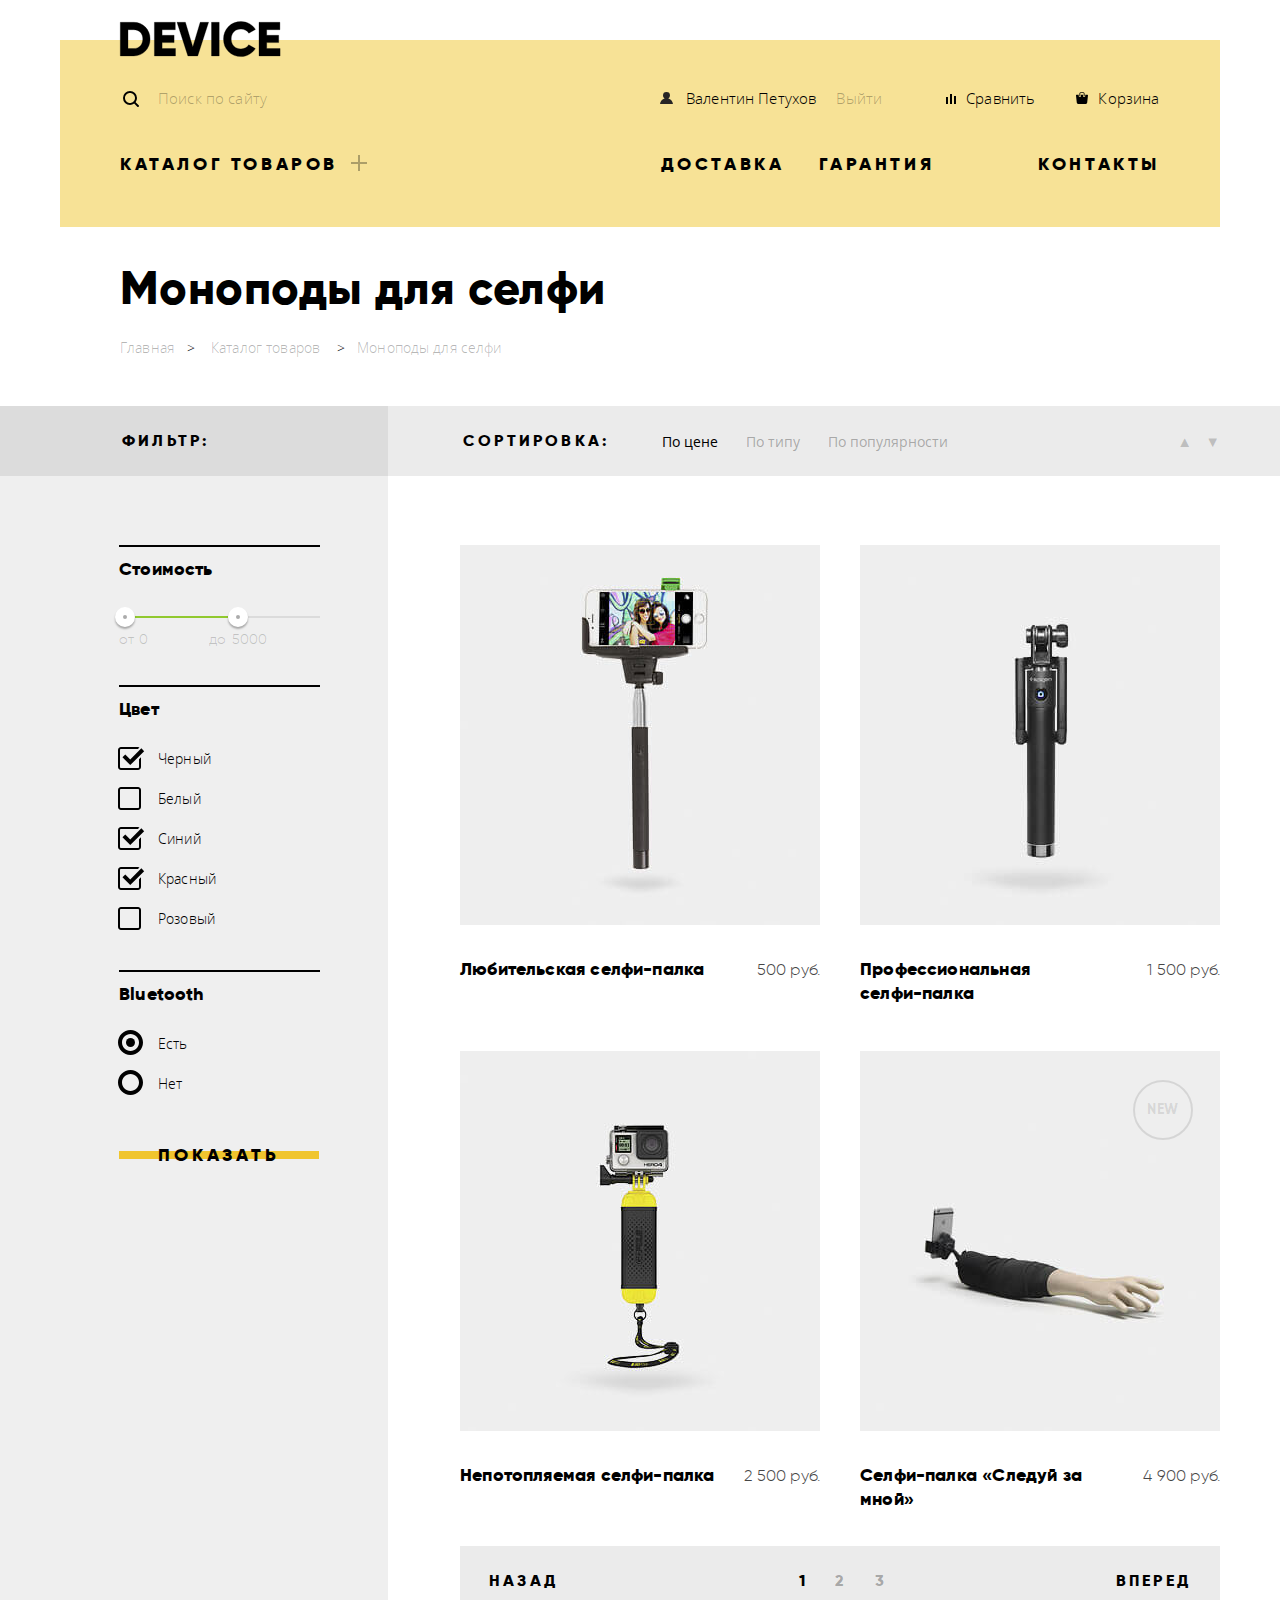
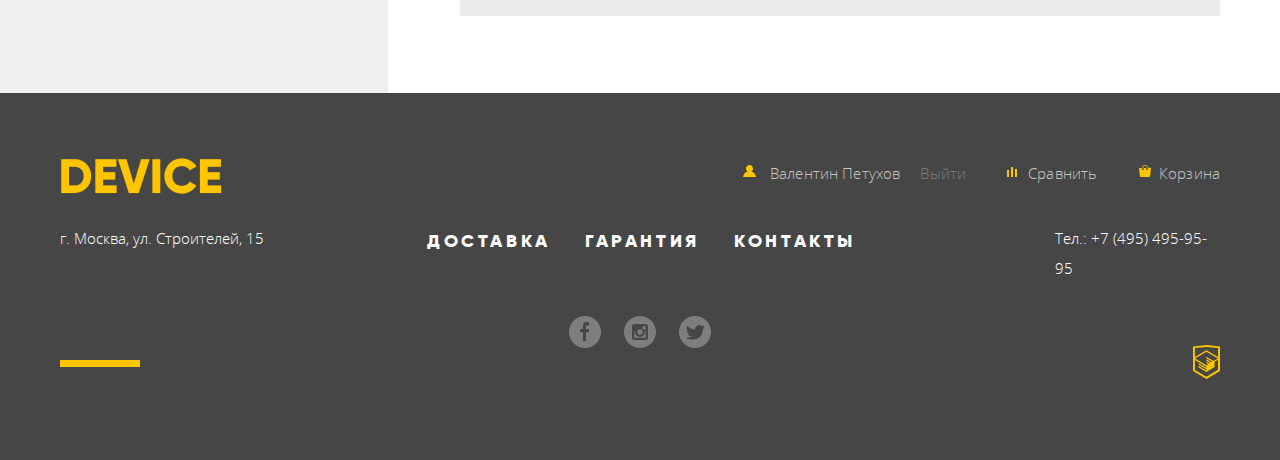
==== catalog.html @ c936ff0f "Декоративные элементы личного проекта, правки" ====
<!DOCTYPE html>
<html lang="ru">

<head>
  <meta charset="utf-8">
  <title>HTML Academy: Девайс | Каталог | Моноподы для селфи</title>

  <meta name="format-detection" content="telephone=no">
  <link rel="stylesheet" href="css/normalize.css">
  <link rel="stylesheet" href="css/style.css">
</head>

<body>

  <header class="page-header page-header--catalog">
    <div class="page-header__wrapper">

      <div class="logo">
        <a href="index.html"><img src="img/device-logo.svg" width="300" height="64" alt="Логотип Device"></a>
      </div>

      <div class="page-header__topline">
        <form class="search-form" action="#" method="get">
          <label class="search-form__label" for="input-search"></label>
          <input id="input-search" class="search-form__input" type="search" placeholder="Поиск по сайту">
          <button class="search-form__btn" type="submit">Найти</button>
        </form>
        <div class="user-nav user-nav--catalog">
          <a class="user-nav__link" href="#">Валентин Петухов</a>
          <a class="user-nav__exit" href="#">Выйти</a>
          <a class="user-nav__compare" href="#">Сравнить</a>
          <a class="user-nav__basket" href="#">Корзина</a>
        </div>
      </div>

      <nav class="main-menu">
        <ul class="main-menu__list">
          <li class="main-menu__item">
            <a href="#">Каталог товаров</a>
            <ul class="main-menu__dropdown">
              <li class="main-menu__dropdown-item">
                <a href="#">Виртуальная реальность</a>
                <a href="#">Фитнес браслеты</a>
                <a href="#">Квадрокоптеры</a>
              </li>
              <li class="main-menu__dropdown-item">
                <a href="catalog.html">Моноподы для селфи</a>
                <a href="#">Умные часы</a>
              </li>
              <li class="main-menu__dropdown-item">
                <a href="#">Экшн-камеры</a>
              </li>
            </ul>
          </li>
          <li class="main-menu__item">
            <a href="#">Доставка</a>
          </li>
          <li class="main-menu__item">
            <a href="#">Гарантия</a>
          </li>
          <li class="main-menu__item">
            <a href="#">Контакты</a>
          </li>
        </ul>
      </nav>
    </div>
  </header>

  <main class="page-main">

    <div class="category">
      <h1 class="category__title">Моноподы для селфи</h1>
      <ul class="breadcrumbs">
        <li>
          <a class="breadcrumbs__link" href="index.html">Главная</a>
        </li>
        <li>
          <a class="breadcrumbs__link" href="#">Каталог товаров</a>
        </li>
        <li>
          <a class="breadcrumbs__link">Моноподы для селфи</a>
        </li>
      </ul>
    </div>

    <div class="content-topline">
      <div class="content-topline__wrapper">
        <div class="content-topline__block">
          <p>Фильтр:</p>
        </div>
        <div class="content-topline__block">
          <div class="sorter">
            <p class="sorter__title">Сортировка:</p>
            <ul class="sorter__list">
              <li class="sorter__list-item">
                <a class="sorter__list-item__link sorter__list-item__link--active">По цене</a>
              </li>
              <li class="sorter__list-item">
                <a class="sorter__list-item__link" href="#">По типу</a>
              </li>
              <li class="sorter__list-item">
                <a class="sorter__list-item__link" href="#">По популярности</a>
              </li>
            </ul>
          </div>

          <div class="arrows">
            <a class="arrow-up" aria-label="Сортировка от меньшего к большему" href="#">&#9650;</a>
            <a class="arrow-down" aria-label="Сортировка от большего к меньшему" href="#">&#9660;</a>
          </div>
        </div>
      </div>
    </div>

    <div class="page-content">
      <div class="page-content__wrapper">

        <section class="filters">

          <form class="form-filter" action="#" method="get">

            <fieldset class="form-filter__group">
              <legend class="form-filter__group__title">Стоимость</legend>
              <div class="form-filter__range">
                <div class="form-filter__scale">
                  <div class="form-filter__bar"></div>
                </div>
                <button class="form-filter__range__toggle form-filter__range__toggle--min"></button>
                <button class="form-filter__range__toggle form-filter__range__toggle--max"></button>
              </div>
              <div class="form-filter__interval">
                <div class="form-filter__interval-block">
                  <label for="input-from">от</label>
                  <input id="input-from" type="text" name="min-interval" placeholder="0">
                </div>
                <div class="form-filter__interval-block">
                  <label for="input-to">до</label>
                  <input id="input-to" type="text" name="max-interval" placeholder="5000">
                </div>
              </div>
            </fieldset>

            <fieldset class="form-filter__group">
              <legend class="form-filter__group__title">Цвет</legend>
              <div class="form-filter__group-wrapper">
                <input id="black" class="form-filter__input-check visually-hidden" type="checkbox" name="color-black" checked>
                <label class="form-filter__label-check" for="black">Черный</label>
                <input id="white" class="form-filter__input-check visually-hidden" type="checkbox" name="color-white">
                <label class="form-filter__label-check" for="white">Белый</label>
                <input id="blue" class="form-filter__input-check visually-hidden" type="checkbox" name="color-blue" checked>
                <label class="form-filter__label-check" for="blue">Синий</label>
                <input id="red" class="form-filter__input-check visually-hidden" type="checkbox" name="color-red" checked>
                <label class="form-filter__label-check" for="red">Красный</label>
                <input id="pink" class="form-filter__input-check visually-hidden" type="checkbox" name="color-pink">
                <label class="form-filter__label-check" for="pink">Розовый</label>
              </div>
            </fieldset>

            <fieldset class="form-filter__group">
              <legend class="form-filter__group__title">Bluetooth</legend>
              <div class="form-filter__group-wrapper">

                <input id="exist" class="form-filter__input-radio visually-hidden" type="radio" name="exist" checked>
                <label class="form-filter__label-radio" for="exist">Есть</label>
                <input id="not-exist" class="form-filter__input-radio visually-hidden" type="radio" name="not-exist">
                <label class="form-filter__label-radio" for="not-exist">Нет</label>
              </div>
            </fieldset>
            <button class="form-filter__btn" type="submit">Показать</button>
          </form>
        </section>

        <div class="products">

          <article class="product-card">
            <div class="product-head">
              <h2 class="product-head__title"><a href=""> Любительская селфи-палка</a></h2>
              <span class="product-head__price">500 руб.</span>
            </div>
            <div class="product-block">
              <img class="product-img" src="img/item-1.jpg" width="360" height="380" alt="Любительская палка для селфи">
              <div class="product-links">
                <a class="product-link" href="#">В корзину</a>
                <a class="product-link" href="#">Добавить к сравнению</a>
              </div>
            </div>
          </article>

          <article class="product-card">
            <div class="product-head">
              <h2 class="product-head__title"><a href=""> Профессиональная селфи-палка</a></h2>
              <span class="product-head__price">1 500 руб.</span>
            </div>
            <div class="product-block">
              <img class="product-img" src="img/item-2.jpg" width="360" height="380" alt="Профессиональная палка для селфи">
              <div class="product-links">
                <a class="product-link" href="#">В корзину</a>
                <a class="product-link" href="#">Добавить к сравнению</a>
              </div>
            </div>
          </article>

          <article class="product-card">
            <div class="product-head">
              <h2 class="product-head__title"><a href=""> Непотопляемая селфи-палка</a></h2>
              <span class="product-head__price">2 500 руб.</span>
            </div>
            <div class="product-block">
              <img class="product-img" src="img/item-3.jpg" width="360" height="380" alt="Непотопляемая палка для селфи">
              <div class="product-links">
                <a class="product-link" href="#">В корзину</a>
                <a class="product-link" href="#">Добавить к сравнению</a>
              </div>
            </div>
          </article>

          <article class="product-card">
            <div class="product-head">
              <h2 class="product-head__title"><a href="">Селфи-палка &laquo;Следуй за мной&raquo;</a></h2>
              <span class="product-head__price">4 900 руб.</span>
            </div>
            <div class="product-block product-block--label-new">
              <img class="product-img" src="img/item-4.jpg" width="360" height="380" alt="Палка для селфи &quot;Следуй за мной&quot;">
              <div class="product-links">
                <a class="product-link" href="#">В корзину</a>
                <a class="product-link" href="#">Добавить к сравнению</a>
              </div>
            </div>
          </article>

          <div class="product-pagination">
            <a class="product-pagination__link" href="#">Назад</a>

            <div class="product-pagination__numbers">
              <a class="product-pagination__numbers-link product-pagination__numbers-link--active" href="#">1</a>
              <a class="product-pagination__numbers-link" href="#">2</a>
              <a class="product-pagination__numbers-link" href="#">3</a>
            </div>

            <a class="product-pagination__link" href="#">Вперед</a>
          </div>
        </div>
      </div>
    </div>
  </main>

  <footer class="page-footer">
    <div class="page-footer__wrapper">

      <div class="page-footer__block">
        <div class="logo logo--footer">
          <a href="index.html"><img src="img/device-logo--footer.svg" width="300" height="64" alt="Логотип Device"></a>
        </div>
        <p class="address">г. Москва, ул. Строителей, 15</p>
      </div>

      <div class="page-footer__block">
        <div class="page-footer__links">
          <a class="page-footer__link" href="#">Доставка</a>
          <a class="page-footer__link" href="#">Гарантия</a>
          <a class="page-footer__link" href="#">Контакты</a>
        </div>
        <div class="social">
          <a href="facebook.com" aria-label="facebook"></a>
          <a href="instagram.com" aria-label="instagram"></a>
          <a href="twitter.com" aria-label="twitter"></a>
        </div>
      </div>

      <div class="page-footer__block">
        <div class="user-nav user-nav--footer user-nav--footer-catalog">
          <a class="user-nav__link user-nav__link--footer" href="#">Валентин Петухов</a>
          <a class="user-nav__exit user-nav__exit--footer" href="#">Выйти</a>
          <a class="user-nav__compare user-nav__compare--footer" href="#">Сравнить</a>
          <a class="user-nav__basket user-nav__basket--footer" href="#">Корзина</a>
        </div>
        <p class="tel tel--catalog">Тел.: +7 (495) 495-95-95</p>
        <a class="page-footer__block-link" href="https://htmlacademy.ru/intensive/htmlcss">
        </a>
      </div>

    </div>
  </footer>

</body>

</html>
---- css/style.css ----
@font-face {
  font-weight: 800;
  font-family: "GilroyExtraBold";
  font-style: normal;

  font-display: swap;
  src: url("../fonts/gilroyextrabold.woff2") format("woff2"), url("../fonts/gilroyextrabold.woff") format("woff");
}

@font-face {
  font-weight: 300;
  font-family: "GilroyLight";
  font-style: normal;

  font-display: swap;
  src: url("../fonts/gilroylight.woff2") format("woff2"), url("../fonts/gilroylight.woff") format("woff");
}

@font-face {
  font-weight: 400;
  font-family: "OpenSans";
  font-style: normal;

  font-display: swap;
  src: url("../fonts/opensans.woff2") format("woff2"), url("../fonts/opensans.woff") format("woff");
}

@font-face {
  font-weight: 300;
  font-family: "OpenSansLight";
  font-style: normal;

  font-display: swap;
  src: url("../fonts/opensanslight.woff2") format("woff2"), url("../fonts/opensanslight.woff") format("woff");
}

html {
  height: 100%;
}

body {
  position: relative;

  -webkit-box-sizing: border-box;
          box-sizing: border-box;
  min-width: 1200px;
  height: 100%;
  margin: 0 auto;
  overflow-x: hidden;

  font-size: 16px;
  line-height: 1.6;
  font-family: "OpenSans", "Arial", "Helvetica", sans-serif;
  color: #111111;
  word-wrap: break-word;
}

img {
  max-width: 100%;
  height: auto;
}

iframe {
  border: none;
}

.visually-hidden,
.visually-hidden:not(:focus):not(:active) {
  position: absolute;

  width: 1px;
  height: 1px;
  margin: -1px;

  clip: rect(0 0 0 0);
}

.hidden {
  display: none;
}

/*begin of header*/

.page-header {
  display: block;
  -webkit-box-sizing: border-box;
          box-sizing: border-box;
  width: 1160px;
  margin: 0 auto;
  padding: 40px 60px 0;

  background-image: linear-gradient(to bottom, #ffffff 0, #ffffff 40px, #f7e296 0, #f7e296);
}

.page-header__wrapper {
  position: relative;

  padding-top: 33px;
}

.logo {
  position: absolute;
  top: -21px;
  left: -3px;

  width: 165px;
  height: 40px;
}

.logo a {
  -webkit-transition: all 0.3s;
          transition: all 0.3s;
}

.logo--footer {
  top: -2px;
  left: -2px;
}

.logo [href="index.html"]:hover {
  opacity: 0.6;
}

.logo [href="index.html"]:active {
  opacity: 0.3;
}

.page-header__topline {
  display: -webkit-box;
  display: -ms-flexbox;
  display: flex;
      flex-wrap: wrap;
  width: 100%;
  margin-bottom: 29px;

  -ms-flex-wrap: wrap;
}

.search-form {
  position: relative;

  width: 50%;

  font-weight: 300;
  font-size: 15px;
  font-family: "OpenSansLight", "Arial", "Helvetica", sans-serif;
}

.search-form__label {
  position: absolute;
  top: 18px;
  left: 3px;

  display: block;
  width: 16px;
  height: 16px;

  background-image: url("../img/search.svg");
  cursor: pointer;
}

.search-form__input {
  -webkit-box-sizing: border-box;
          box-sizing: border-box;
  width: 355px;
  height: 50px;
  padding: 0 36px;

  font-weight: 300;
  line-height: 2;
  letter-spacing: 0.01em;

  background-color: transparent;
  border: 2px solid transparent;

  -webkit-transition: all 0.3s;
          transition: all 0.3s;
}

.search-form__input::-webkit-input-placeholder {
  color: rgba(0, 0, 0, 0.3);

  -webkit-transition: all 0.3s;
          transition: all 0.3s;
}

.search-form__input:-ms-input-placeholder {
  color: rgba(0, 0, 0, 0.3);
}

.search-form__input::placeholder {
  color: rgba(0, 0, 0, 0.3);
}

.search-form__input:hover::-webkit-input-placeholder {
  color: rgba(0, 0, 0, 0.6);
}

.search-form__input:hover:-ms-input-placeholder {
  color: rgba(0, 0, 0, 0.6);
}

.search-form__input:hover::placeholder {
  color: rgba(0, 0, 0, 0.6);
}

.search-form__input:focus {
  border-bottom: 2px solid #000000;
  outline: none;
}

.search-form__input:focus::-webkit-input-placeholder {
  color: rgba(0, 0, 0, 1);
}

.search-form__input:focus:-ms-input-placeholder {
  color: rgba(0, 0, 0, 1);
}

.search-form__input:focus::placeholder {
  color: rgba(0, 0, 0, 1);
}

.search-form__input:focus + .search-form__btn {
  visibility: visible;
  cursor: pointer;
  opacity: 1;
}

.search-form__btn {
  -webkit-box-sizing: border-box;
          box-sizing: border-box;
  width: 85px;
  height: 49px;
  margin-left: -6px;

  font-weight: 300;
  color: #000000;

  background-color: #f7e296;
  border: 2px solid #000000;
  visibility: hidden;
  cursor: default;
  opacity: 0;

  -webkit-transition: all 0.3s;
          transition: all 0.3s;
}

.search-form__btn:hover,
.search-form__btn:focus {
  color: #ffffff;

  background-color: #000000;
  opacity: 1;
}

.search-form__btn:active {
  color: rgba(255, 255, 255, 0.3);

  background-color: #000000;
}

.user-nav {
  display: -webkit-box;
  display: -ms-flexbox;
  display: flex;
      flex-wrap: wrap;
  justify-content: space-between;
  -webkit-box-sizing: border-box;
          box-sizing: border-box;
  width: 50%;
  padding-top: 10px;
  padding-left: 46px;

  font-weight: 300;
  font-size: 15px;
  line-height: 2;
  font-family: "OpenSansLight", "Arial", "Helvetica", sans-serif;
  letter-spacing: 0.01em;

  -webkit-box-pack: justify;
  -ms-flex-pack: justify;
  -ms-flex-wrap: wrap;
}

.user-nav a {
  position: relative;

  color: #000000;
  text-decoration: none;

  -webkit-transition: all 0.3s;
          transition: all 0.3s;
}

.user-nav a:hover {
  opacity: 0.6;
}

.user-nav a:active {
  opacity: 0.3;
}

.user-nav__link {
  margin-right: 175px;
}

.user-nav__link::before {
  content: "";
  position: absolute;
  top: 9px;
  left: -26px;

  display: inline-block;
  width: 13px;
  height: 12px;
  padding-right: 15px;

  background-image: url("../img/user.svg");
  background-repeat: no-repeat;
}

.user-nav__compare::before {
  content: "";
  position: absolute;
  top: 11px;
  left: -20px;

  display: inline-block;
  width: 10px;
  height: 10px;
  padding-right: 20px;

  background-image: url("../img/compare.svg");
  background-repeat: no-repeat;
}

.user-nav__basket::before {
  content: "";
  position: absolute;
  top: 9px;
  left: -22px;

  display: inline-block;
  width: 12px;
  height: 12px;

  background-image: url("../img/cart.svg");
  background-repeat: no-repeat;
}

.main-menu {
  width: 100%;
}

.main-menu__list {
  display: -webkit-box;
  display: -ms-flexbox;
  display: flex;
      flex-wrap: wrap;
  width: 1040px;
  margin: 0;
  padding: 0;

  list-style: none;

  -ms-flex-wrap: wrap;
}

.main-menu__item {
  -webkit-box-sizing: border-box;
          box-sizing: border-box;
}

.main-menu__item > a {
  font-size: 18px;
  line-height: 24px;
  font-family: "GilroyExtraBold", "Arial", "Helvetica", sans-serif;
  color: #000000;
  text-transform: uppercase;
  text-decoration: none;
  letter-spacing: 0.2em;

  -webkit-transition: all 0.3s;
          transition: all 0.3s;
}

.main-menu__item > a:hover {
  color: rgba(0, 0, 0, 0.6);
}

.main-menu__item > a:active {
  color: rgba(0, 0, 0, 0.3);
}

.main-menu__item:first-child {
  position: relative;

  width: 520px;
  margin-right: auto;
}

.main-menu__item:first-child a {
  position: relative;

  padding-right: 29px;
}

.main-menu__item:first-child > a::after {
  content: "";
  position: absolute;
  top: 2px;
  right: 0;

  display: inline-block;
  width: 16px;
  height: 16px;

  background-image: url("../img/plus.png");
  background-repeat: no-repeat;
}

.main-menu__item:nth-child(2) {
  margin-right: 35px;
}

.main-menu__item:nth-child(3) {
  margin-right: 104px;
}

.main-menu__item:last-child {
  margin-right: 0;
}

.main-menu__dropdown {
  position: absolute;
  top: 20px;
  left: -60px;

  display: -webkit-box;
  display: -ms-flexbox;
  display: flex;
  -webkit-box-sizing: border-box;
          box-sizing: border-box;
  width: 1160px;
  height: 167px;
  padding: 27px 0 0 61px;
  overflow-y: auto;

  list-style: none;

  background-color: #f7e296;
  visibility: hidden;
  opacity: 0;

  -webkit-transition: opacity 0.3s, visibility 0.3s linear 0.3s;
          transition: opacity 0.3s, visibility 0.3s linear 0.3s;
  -webkit-transition-delay: 0.1s;
          transition-delay: 0.1s;
}

.main-menu__dropdown:hover,
.main-menu__dropdown:focus {
  visibility: visible;
  opacity: 1;
}

.main-menu__item:first-child a:hover + .main-menu__dropdown,
.main-menu__item:first-child a:focus + .main-menu__dropdown {
  visibility: visible;
  opacity: 1;
}

.main-menu__dropdown a {
  font-weight: 300;
  font-size: 15px;
  line-height: 2.4;
  font-family: "OpenSansLight", "Arial", "Helvetica", sans-serif;
  color: #000000;
  text-decoration: none;
  letter-spacing: 0.01em;

  -webkit-transition: all 0.3s;
          transition: all 0.3s;
}

.main-menu__dropdown a:hover {
  color: rgba(0, 0, 0, 0.6);
}

.main-menu__dropdown a:active {
  color: rgba(0, 0, 0, 0.3);
}

.main-menu__dropdown-item {
  display: -webkit-box;
  display: -ms-flexbox;
  display: flex;
  -ms-flex-direction: column;
      flex-direction: column;

  -webkit-box-direction: normal;
  -webkit-box-orient: vertical;
}

/*end of header*/

/*===== begin of main =====*/

/*begin promo slider*/

.promo {
  display: block;
  -webkit-box-sizing: border-box;
          box-sizing: border-box;
  width: 1160px;
  margin: 0 auto 131px;
  padding: 26px 20px 0;

  background-image: linear-gradient(to bottom, #f7e296 0, #f7e296 162px, #ffffff 0, #ffffff);
}

.promo__inner {
  display: block;
  width: 1040px;
  height: 486px;
  margin: 0 auto;
}

.promo__slider-wrap {
  position: relative;

  display: block;
  width: 100%;
  margin: auto;
}

.promo__slider-wrap::before {
  content: "";
  position: absolute;
  top: 62px;
  left: 540px;

  display: block;
  width: 100px;
  height: 7px;

  background-color: #ffffff;
}

.promo__slider-wrap input[type="radio"] {
  visibility: hidden;
}

.promo-paginator {
  position: absolute;
  right: -38px;
  bottom: 156px;
  z-index: 2;

  width: 200px;
  height: 10px;
  margin: 0 0 0 -100px;

  text-align: center;
}

.promo-paginator label {
  position: relative;

  display: inline-block;
  -webkit-box-sizing: border-box;
          box-sizing: border-box;
  width: 12px;
  height: 12px;
  margin: 0 8px;

  vertical-align: top;

  border: 1px solid #000000;
  border-radius: 50%;
  cursor: pointer;
}

.promo__slider-wrap input[type="radio"].promo__button-1:checked ~ .promo-paginator > label[for="promo-button-1"]::before {
  content: "";
  position: absolute;
  top: 0;
  right: 0;
  bottom: 0;
  left: 0;

  display: block;
  width: 4px;
  height: 4px;
  margin: auto;

  border: 1px solid #000000;
  border-radius: 50%;
}

.promo__slider-wrap input[type="radio"].promo__button-2:checked ~ .promo-paginator > label[for="promo-button-2"]::before {
  content: "";
  position: absolute;
  top: 0;
  right: 0;
  bottom: 0;
  left: 0;

  display: block;
  width: 4px;
  height: 4px;
  margin: auto;

  border: 1px solid #000000;
  border-radius: 50%;
}

.promo__slider-wrap input[type="radio"].promo__button-3:checked ~ .promo-paginator > label[for="promo-button-3"]::before {
  content: "";
  position: absolute;
  top: 0;
  right: 0;
  bottom: 0;
  left: 0;

  display: block;
  width: 4px;
  height: 4px;
  margin: auto;

  border: 1px solid #000000;
  border-radius: 50%;
}

.promo__slider-wrap input[type="radio"].promo__button-1:checked ~ .promo__slider > ul {
  left: 0;
}

.promo__slider-wrap input[type="radio"].promo__button-2:checked ~ .promo__slider > ul {
  left: -100%;
}

.promo__slider-wrap input[type="radio"].promo__button-3:checked ~ .promo__slider > ul {
  left: -200%;
}

.promo__slider {
  position: relative;

  overflow-x: hidden;
}

.promo__slider ul {
  position: relative;
  z-index: 1;

  display: -webkit-box;
  display: -ms-flexbox;
  display: flex;
  width: 500%;
  margin: 0;
  padding: 0;

  list-style: none;
}

.promo__slide {
  display: -webkit-box;
  display: -ms-flexbox;
  display: flex;
  -webkit-box-sizing: border-box;
          box-sizing: border-box;
  width: 1040px;
  max-height: 500px;
}

.promo__slide:not(:last-child) .promo__img {
  margin-left: 30px;
}

.promo__img,
.promo__info {
  width: 50%;
}

.promo__info {
  margin-left: 10px;
}

.promo__info-slogan {
  position: relative;
  z-index: 5;

  margin-top: 80px;
  margin-bottom: 19px;

  font-weight: 800;
  font-size: 47px;
  line-height: 1.191489361702128;
  font-family: "GilroyExtraBold", "Arial", "Helvetica", sans-serif;
  letter-spacing: 0.01em;
}

.promo__info-slogan::before {
  position: absolute;
  top: 0;
  left: 0;
  z-index: -1;

  display: block;

  font-size: 179px;
  color: #ffffff;
}

.promo__info-slogan span {
  display: block;
}

.promo__slide:first-child .promo__info-slogan::before {
  content: "01";
  top: -112px;
  left: 326px;
}

.promo__slide:nth-child(2) .promo__info-slogan::before {
  content: "02";
  top: -112px;
  left: 299px;
}

.promo__slide:last-child .promo__info-slogan::before {
  content: "03";
  top: -112px;
  left: 308px;
}

.promo__info-text {
  margin-bottom: 43px;

  font-weight: 300;
  font-size: 15px;
  line-height: 2;
  font-family: "OpenSansLight", "Arial", "Helvetica", sans-serif;
  color: #464646;
  letter-spacing: 0.01em;
}

.promo__info-text span {
  display: block;
}

.promo__info-link {
  position: relative;

  display: -webkit-box;
  display: -ms-flexbox;
  display: flex;
  justify-content: center;
  align-items: center;
  width: 220px;
  margin-bottom: 46px;
  padding: 8px 3px;

  font-size: 18px;
  line-height: 1.333333333333333;
  font-family: "GilroyExtraBold", "Arial", "Helvetica", sans-serif;
  text-align: center;
  color: #000000;
  text-transform: uppercase;
  text-decoration: none;
  letter-spacing: 0.2em;

  -webkit-box-align: center;
  -webkit-box-pack: center;
  -ms-flex-align: center;
  -ms-flex-pack: center;
}

.promo__info-link::before {
  content: "";
  position: absolute;
  top: 38%;
  left: 0;
  z-index: -1;

  display: block;
  width: 220px;
  height: 8px;

  background-color: #f0c52e;

  -webkit-transition: all 0.3s;
          transition: all 0.3s;
}

.promo__info-link:hover::before {
  top: 0;

  height: 100%;
}

.promo__info-link:active {
  color: rgba(0, 0, 0, 0.3);
}

.promo__info-param {
  display: -webkit-box;
  display: -ms-flexbox;
  display: flex;
  -ms-flex-direction: column;
      flex-direction: column;

  font-weight: 300;
  font-size: 13px;
  line-height: 1.538461538461538;
  font-family: "OpenSansLight", "Arial", "Helvetica", sans-serif;
  letter-spacing: 0.01em;

  -webkit-box-direction: normal;
  -webkit-box-orient: vertical;
}

.promo__info-param tr {
  display: -webkit-box;
  display: -ms-flexbox;
  display: flex;
}

.promo__info-param td {
  width: 160px;
  padding: 4px 0 0 0;
}

.promo__info-param thead {
  -ms-flex-order: 1;
  order: 1;

  color: #464646;

  -webkit-box-ordinal-group: 2;
}

.promo__info-param tbody {
  -ms-flex-order: 0;
  order: 0;

  -webkit-box-ordinal-group: 1;
}

.promo__info-param tbody td {
  font-weight: 300;
  font-size: 36px;
  line-height: 1.333333333333333;
  font-family: "GilroyLight", "Arial", "Helvetica", sans-serif;
  letter-spacing: 0.01em;
}

.promo__info-param td:nth-child(2) {
  width: 140px;
}

/*end of promo slider*/

/*begin of assortment*/

.assortment {
  display: -webkit-box;
  display: -ms-flexbox;
  display: flex;
  justify-content: space-between;
  -webkit-box-sizing: border-box;
          box-sizing: border-box;
  width: 1160px;
  margin: 0 auto 81px;

  -webkit-box-pack: justify;
  -ms-flex-pack: justify;
}

.assortment__link {
  position: relative;

  display: -webkit-box;
  display: -ms-flexbox;
  display: flex;
  -ms-flex-direction: column;
      flex-direction: column;
  justify-content: flex-start;
  align-items: center;
  width: 160px;

  font-weight: 800;
  font-size: 18px;
  line-height: 1.333333333333333;
  font-family: "GilroyExtraBold", "Arial", "Helvetica", sans-serif;
  color: #000000;
  text-decoration: none;
  letter-spacing: 0.01em;

  -webkit-transition: all 0.3s;
          transition: all 0.3s;

  -webkit-box-align: center;
  -webkit-box-direction: normal;
  -webkit-box-orient: vertical;
  -webkit-box-pack: start;
  -ms-flex-align: center;
  -ms-flex-pack: start;
}

.assortment__link-img {
  background-color: #f7e296;

  -webkit-transition: all 0.3s;
          transition: all 0.3s;
}

.assortment__link span {
  display: -webkit-box;
  display: -ms-flexbox;
  display: flex;
  -webkit-box-sizing: border-box;
          box-sizing: border-box;
  width: 160px;
  padding-top: 33px;

  -webkit-transition: all 0.3s;
          transition: all 0.3s;
}

.assortment__link:nth-child(2) span {
  padding-right: 33px;
}

.assortment__link:hover .assortment__link-img {
  background-color: #f0c52e;
}

.assortment__link:active .assortment__link-img,
.assortment__link:focus .assortment__link-img {
  background-color: #f0c52e;

  fill: rgba(54, 54, 54, 0.3);
}

.assortment__link:active span,
.assortment__link:focus span {
  opacity: 0.3;
}

/*end of assortment*/

/*begin of feature slider*/

.feature {
  display: block;
  -webkit-box-sizing: border-box;
          box-sizing: border-box;
  margin: 0 auto 94px auto;
  padding-bottom: 69px;

  background-image: linear-gradient(to bottom, #ffffff 0, #ffffff 100px, #e5e5e5 0, #e5e5e5);
}

.feature__inner {
  display: block;
  width: 1160px;
  margin: 0 auto;
}

.feature__slider-wrap {
  position: relative;

  display: -webkit-box;
  display: -ms-flexbox;
  display: flex;
  width: 100%;
  margin: auto;
}

.feature__slider-wrap input[type="radio"] {
  visibility: hidden;
}

.feature-paginator {
  z-index: 5;

  display: -webkit-box;
  display: -ms-flexbox;
  display: flex;
  -ms-flex-direction: column;
      flex-direction: column;
  justify-content: center;
  -webkit-box-sizing: border-box;
          box-sizing: border-box;
  width: 284px;
  margin-right: 117px;
  padding: 80px 0 71px;

  font-weight: 800;
  font-size: 18px;
  line-height: 1.333333333333333;
  font-family: "GilroyExtraBold", "Arial", "Helvetica", sans-serif;
  text-transform: uppercase;
  letter-spacing: 0.2em;

  border-right: 7px solid #000000;

  -webkit-box-direction: normal;
  -webkit-box-orient: vertical;
  -webkit-box-pack: center;
  -ms-flex-pack: center;
}

.feature-paginator label {
  position: relative;

  display: -webkit-box;
  display: -ms-flexbox;
  display: flex;
  justify-content: center;
  align-items: center;
  -webkit-box-sizing: border-box;
          box-sizing: border-box;
  width: 160px;
  margin-bottom: 24px;
  padding: 8px 3px;

  text-align: center;
  color: #000000;

  cursor: pointer;

  -webkit-box-align: center;
  -webkit-box-pack: center;
  -ms-flex-align: center;
  -ms-flex-pack: center;
}

.feature-paginator label::before {
  content: "";
  position: absolute;
  top: 39%;
  left: 0;
  z-index: -1;

  display: block;
  width: 100%;
  height: 8px;

  background-color: #f0c52e;

  -webkit-transition: all 0.3s;
          transition: all 0.3s;
}

.feature-paginator label:hover::before,
.feature-paginator label:focus::before {
  top: 0;

  height: 100%;
}

.feature-paginator label:last-child {
  margin-bottom: 0;
}

.feature__slider-wrap input[type="radio"].feature__button-1:checked ~ .feature-paginator > label[for="feature-button-1"] {
  color: #f7e184;
}

.feature__slider-wrap input[type="radio"].feature__button-2:checked ~ .feature-paginator > label[for="feature-button-2"] {
  color: #f7e184;
}

.feature__slider-wrap input[type="radio"].feature__button-3:checked ~ .feature-paginator > label[for="feature-button-3"] {
  color: #f7e184;
}

.feature__slider-wrap input[type="radio"].feature__button-1:checked ~ .feature-paginator > label[for="feature-button-1"]::before {
  content: "";
  position: absolute;
  top: 0;
  left: 0;

  display: block;
  width: 284px;
  height: 100%;
  margin: auto;

  color: #f0c52e;

  background-color: #000000;
}

.feature__slider-wrap input[type="radio"].feature__button-2:checked ~ .feature-paginator > label[for="feature-button-2"]::before {
  content: "";
  position: absolute;
  top: 0;
  left: 0;

  display: block;
  width: 284px;
  height: 100%;
  margin: auto;

  color: #f0c52e;

  background-color: #000000;
}

.feature__slider-wrap input[type="radio"].feature__button-3:checked ~ .feature-paginator > label[for="feature-button-3"]::before {
  content: "";
  position: absolute;
  top: 0;
  left: 0;

  display: block;
  width: 284px;
  height: 100%;
  margin: auto;

  color: #f0c52e;

  background-color: #000000;
}

.feature__slider-wrap input[type="radio"].feature__button-1:checked ~ .feature__slider > ul {
  left: 0;
}

.feature__slider-wrap input[type="radio"].feature__button-2:checked ~ .feature__slider > ul {
  left: -100%;
}

.feature__slider-wrap input[type="radio"].feature__button-3:checked ~ .feature__slider > ul {
  left: -200%;
}

.feature__slider {
  position: relative;

  display: block;
  -webkit-box-sizing: border-box;
          box-sizing: border-box;
  width: 700px;
  overflow-x: hidden;
  overflow-y: hidden;
}

.feature__slider ul {
  position: relative;

  display: -webkit-box;
  display: -ms-flexbox;
  display: flex;
  -webkit-box-sizing: border-box;
          box-sizing: border-box;
  width: 500%;
  margin: 0;
  padding: 21px 0 0 0;

  list-style: none;
}

.feature__slide {
  position: relative;

  display: -webkit-box;
  display: -ms-flexbox;
  display: flex;
  -ms-flex-direction: column;
      flex-direction: column;
  width: 700px;
  height: 288px;

  -webkit-box-direction: normal;
  -webkit-box-orient: vertical;
}

.feature__slide::after {
  content: "";
  position: absolute;
  top: 46px;
  right: -25px;

  display: block;
  width: 200px;
  height: 200px;

  background-repeat: no-repeat;
  background-position: center center;
}

.feature__slide:first-child::after {
  background-image: url("../img/delivery.svg");
}

.feature__slide:nth-child(2)::after {
  right: -13px;

  background-image: url("../img/warranty.svg");;
}

.feature__slide:last-child::after {
  right: -13px;

  background-image: url("../img/credit.svg");
}

.feature__slide-title {
  margin-top: 52px;
  margin-bottom: 31px;

  font-weight: 800;
  font-size: 47px;
  line-height: 1.021276595744681;
  font-family: "GilroyExtraBold", "Arial", "Helvetica", sans-serif;
  color: #000000;
  letter-spacing: 0.01em;
}

.feature__slide-text {
  width: 430px;
  margin: 0;

  font-weight: 300;
  font-size: 15px;
  line-height: 2;
  font-family: "OpenSansLight", "Arial", "Helvetica", sans-serif;
  color: #464646;
  letter-spacing: 0.01em;
}

/* end of feature slider */

/* begin of pertners */

.partners {
  display: block;
  width: 1160px;
  margin: 0 auto 138px auto;
}

.partners__link {
  position: relative;

  display: inline-block;
  margin-right: 35px;
}

.partners__link:last-child {
  margin-right: 0;
}

.partners__link:hover img {
  opacity: 0;

  -webkit-transition: all 0.3s;
          transition: all 0.3s;
}

.partners__link:hover::before {
  content: "";
  position: absolute;
  top: 0;
  left: 0;

  width: 100%;
  height: 100%;
}

.partners__link:first-child::before {
  background-image: url("../img/logo-dji@color.jpg");
}

.partners__link:nth-child(2)::before {
  background-image: url("../img/logo-sp@color.jpg");
}

.partners__link:nth-child(3)::before {
  background-image: url("../img/logo-gopro@color.jpg");
}

.partners__link:last-child::before {
  background-image: url("../img/logo-vive@color.jpg");
}

/* end of partners */

/* begin of company-info */

.company-info {
  display: -webkit-box;
  display: -ms-flexbox;
  display: flex;
  width: 1160px;
  margin: 0 auto;
  padding-bottom: 81px;
}

.about,
.contacts {
  width: 50%;
}

.about__title,
.contacts__title {
  position: relative;

  margin-top: 0;
  margin-bottom: 43px;

  font-weight: 800;
  font-size: 47px;
  line-height: 1.021276595744681;
  font-family: "GilroyExtraBold", "Arial", "Helvetica", sans-serif;
  color: #000000;
  letter-spacing: 0.01em;
}

.about__title::before,
.contacts__title::before {
  content: "";
  position: absolute;
  top: -52px;
  left: 0;

  width: 80px;
  height: 7px;

  background-color: #000000;
}

.contacts__title::before {
  left: 3px;
}

.about__text,
.contacts__text {
  font-weight: 300;
  font-size: 15px;
  line-height: 2;
  font-family: "OpenSansLight", "Arial", "Helvetica", sans-serif;
  color: #464646;
  letter-spacing: 0.1px;
}

.about__text:first-of-type {
  width: 425px;
  margin-bottom: 30px;
}

.about__text:last-of-type {
  width: 465px;
  margin-bottom: 66px;

  letter-spacing: -0.2px;
}

.about ul {
  margin-bottom: 54px;
  padding: 0;

  list-style: none;
  font-weight: 800;
  font-size: 16px;
  line-height: 2.5;
  font-family: "GilroyExtraBold", "Arial", "Helvetica", sans-serif;
  color: #000000;
  letter-spacing: 0;
}

.about ul li {
  position: relative;

  padding-left: 36px;
}

.about ul li::before {
  content: "";
  position: absolute;
  top: 16px;
  left: 1px;

  display: inline-block;
  -webkit-box-sizing: border-box;
          box-sizing: border-box;
  width: 8px;
  height: 8px;

  border: 2px solid #e5e5e5;
  border-radius: 50%;
}

.contacts {
  padding-left: 35px;
}

.contacts__text {
  width: 515px;
  margin-bottom: 39px;
}

.contacts__map {
  display: block;
  margin-bottom: 63px;
  padding-left: 3px;
}

.about__link,
.contacts__link {
  position: relative;

  display: -webkit-box;
  display: -ms-flexbox;
  display: flex;
  justify-content: center;
  align-items: center;
  width: 260px;
  padding: 8px 2px;

  font-weight: 800;
  font-size: 18px;
  line-height: 1.333333333333333;
  font-family: "GilroyExtraBold", "Arial", "Helvetica", sans-serif;
  text-align: center;
  color: #000000;
  text-transform: uppercase;
  text-decoration: none;
  letter-spacing: 0.2em;

  -webkit-box-align: center;
  -webkit-box-pack: center;
  -ms-flex-align: center;
  -ms-flex-pack: center;
}

.contacts__link {
  margin-left: 3px;
}

.about__link::after,
.contacts__link::after {
  content: "";
  position: absolute;
  top: 39%;
  left: -2px;
  z-index: -1;

  display: block;
  width: 100%;
  height: 8px;

  background-color: #f0c52e;

  -webkit-transition: all 0.3s;
          transition: all 0.3s;
}

.about__link:hover::after,
.contacts__link:hover::after,
.about__link:focus::after,
.contacts__link:focus::after {
  top: 0;

  height: 100%;
}

.about__link:active,
.contacts__link:active {
  color: rgba(0, 0, 0, 0.3);
}

/* end of company-info */

/*===== end of main =====*/

/* begin of footer */

.page-footer {
  display: block;
  width: 100%;

  background-color: #464646;
}

.page-footer__wrapper {
  position: relative;

  display: -webkit-box;
  display: -ms-flexbox;
  display: flex;
  justify-content: space-between;
  width: 1160px;
  margin: 0 auto;
  padding: 65px 0 80px;

  -webkit-box-pack: justify;
  -ms-flex-pack: justify;
}

.page-footer__wrapper::after {
  content: "";
  position: absolute;
  bottom: 93px;
  left: 0;

  display: block;
  width: 80px;
  height: 7px;

  background: #ffc600;
}

.address {
  display: block;
  max-width: 205px;
  padding-top: 50px;

  font-weight: 300;
  font-size: 15px;
  line-height: 2;
  font-family: "OpenSansLight", "Arial", "Helvetica", sans-serif;
  color: #ffffff;
  letter-spacing: 0;
}

.page-footer__block {
  position: relative;

  display: -webkit-box;
  display: -ms-flexbox;
  display: flex;
  -ms-flex-direction: column;
      flex-direction: column;
  -webkit-box-sizing: border-box;
          box-sizing: border-box;

  -webkit-box-direction: normal;
  -webkit-box-orient: vertical;
}

.page-footer__block:first-child {
  width: 360px;
}

.page-footer__block:nth-child(2) {
  width: 440px;
  padding: 71px 4px 0 7px;

  font-weight: 800;
  font-size: 18px;
  font-family: "GilroyExtraBold", "Arial", "Helvetica", sans-serif;
  text-transform: uppercase;
}

.page-footer__block:last-child {
  width: 360px;
  padding-left: 62px;
}

.page-footer__links {
  display: -webkit-box;
  display: -ms-flexbox;
  display: flex;
      flex-wrap: wrap;
  justify-content: space-between;
  margin-bottom: 63px;

  -webkit-box-pack: justify;
  -ms-flex-pack: justify;
  -ms-flex-wrap: wrap;
}


.page-footer__link {
  line-height: 1.333333333333333;
  color: #ffffff;
  text-decoration: none;
  letter-spacing: 0.2em;

  -webkit-transition: all 0.3s;
          transition: all 0.3s;
}

.page-footer__link:hover,
.page-footer__link:focus {
  opacity: 0.6;
}

.page-footer__link:active {
  opacity: 0.3;
}

.page-footer__link:last-child {
  margin-right: 0;
}

.social {
  display: -webkit-box;
  display: -ms-flexbox;
  display: flex;
      flex-wrap: wrap;
  justify-content: center;
  max-width: 425px;

  -webkit-box-pack: center;
  -ms-flex-pack: center;
  -ms-flex-wrap: wrap;
}

.social a {
  display: block;
  width: 32px;
  height: 32px;

  opacity: 0.3;

  -webkit-transition: all 0.3s;
          transition: all 0.3s;
}

.social a:hover,
.social a:focus {
  opacity: 0.6;
}

.social a:active {
  opacity: 0.1;
}

.social a:first-child {
  background-image: url("../img/facebook.svg");
}

.social a:nth-child(2) {
  margin: 0 23px;

  background-image: url("../img/instagram.svg");
}

.social a:last-child {
  background-image: url("../img/twitter.svg");
}

.user-nav--footer {
  justify-content: flex-start;
  width: 100%;
  max-width: 325px;
  margin-bottom: 20px;
  padding: 0;

  -webkit-box-pack: start;
  -ms-flex-pack: start;
}

.user-nav--footer-catalog {
  position: absolute;
  top: 0;
  right: 0;

  width: 900px;
  max-width: 900px;
  padding-left: 450px;
}

.user-nav--footer-catalog .user-nav__link--footer {
  margin-right: 20px;
}

.user-nav--footer-catalog .user-nav__exit--footer {
  margin-right: 62px;

  color: rgba(255, 255, 255, 0.3);
}

.user-nav--footer-catalog .user-nav__basket--footer {
  margin-left: auto;
}

.user-nav--footer a {
  color: rgba(255, 255, 255, 0.7);
}

.user-nav--footer a:hover,
.user-nav--footer a:focus {
  color: #ffffff;

  opacity: 1;
}

.user-nav--footer a:active {
  color: rgba(255, 255, 255, 0.3);

  opacity: 1;
}

.user-nav__link--footer {
  margin-right: 64px;
}

.user-nav__link--footer::before {
  top: 7px;
  left: -27px;

  background-image: url("../img/user--footer.svg");
}

.user-nav__compare--footer {
  position: relative;

  margin-right: 60px;
  margin-left: 0;
}

.user-nav__compare--footer::before {
  top: 9px;
  left: -21px;

  background-image: url("../img/compare--footer.svg");
}

.user-nav__basket--footer::before {
  top: 7px;
  left: -20px;

  background-image: url("../img/cart--footer.svg");
}

.tel {
  width: 165px;
  margin-bottom: 62px;
  margin-left: auto;

  font-weight: 300;
  font-size: 15px;
  line-height: 2;
  font-family: "OpenSansLight", "Arial", "Helvetica", sans-serif;
  color: #ffffff;
  letter-spacing: 0;
}

.tel--catalog {
  padding-top: 50px;
}

.page-footer__block-link {
  display: block;
  width: 27px;
  height: 35px;
  margin-left: auto;

  background-image: url("../img/logo-html.svg");
  background-repeat: no-repeat;

  -webkit-transition: all 0.3s;
          transition: all 0.3s;
}

.page-footer__block-link:hover,
.page-footer__block-link:focus {
  opacity: 0.6;
}

.page-footer__block-link:active {
  opacity: 0.3;
}

/* end of footer */

/* ========== begin of popups ========== */

.map-popup-overlay,
.form-popup-overlay {
  position: fixed;
  top: 0;
  left: 0;
  z-index: 1000;

  width: 100%;
  min-width: 100%;
  height: 100%;
  min-height: 100%;
  overflow: auto;

  background-color: transparent;
}

.popup-map,
.popup-form {
  position: absolute;
  top: 0;
  left: 0;
  bottom: 0;
  right: 0;

  display: block;
  -webkit-box-sizing: border-box;
          box-sizing: border-box;
  width: 960px;
  height: 559px;
  margin: auto;

  background-color: #ffffff;
  -webkit-box-shadow: 0 10px 20px rgba(0, 0, 0, 0.2);
          box-shadow: 0 10px 20px rgba(0, 0, 0, 0.2);
}

.popup-form {
  padding: 75px 100px 65px;
}

.popup-form__group {
  margin: 0;
  padding: 0;

  border: none;
}

.popup-form__group-wrapper {
  display: -webkit-box;
  display: -ms-flexbox;
  display: flex;
  justify-content: space-between;
  width: 760px;

  -webkit-box-pack: justify;
  -ms-flex-pack: justify;
}

.popup-form__user-name,
.popup-form__user-email,
.popup-form__user-text {
  display: -webkit-box;
  display: -ms-flexbox;
  display: flex;
  -ms-flex-direction: column;
      flex-direction: column;

  -webkit-box-direction: normal;
  -webkit-box-orient: vertical;
}

.popup-form__user-text {
  width: 100%;
}

.popup-form__user-text textarea {
  height: 105px;
  margin-bottom: 45px;
  padding: 20px;

  font-size: 14px;
  line-height: 18px;
  font-family: "OpenSans", "Arial", "Helvetica", sans-serif;
  color: rgba(70, 70, 70, 0.4);

  background-color: #f2f2f2;
  border: none;

  resize: none;
}

.popup-form__user-text textarea::-webkit-input-placeholder {
  font-size: 14px;
  line-height: 1.285714285714286;
  font-family: "OpenSans", "Arial", "Helvetica", sans-serif;
  color: rgba(70, 70, 70, 0.4);
}

.popup-form__user-text textarea:-ms-input-placeholder {
  font-size: 14px;
  line-height: 1.285714285714286;
  font-family: "OpenSans", "Arial", "Helvetica", sans-serif;
  color: rgba(70, 70, 70, 0.4);
}

.popup-form__user-text textarea::placeholder {
  font-size: 14px;
  line-height: 1.285714285714286;
  font-family: "OpenSans", "Arial", "Helvetica", sans-serif;
  color: rgba(70, 70, 70, 0.4);
}

.popup-form__label {
  margin-bottom: 13px;

  font-weight: 800;
  font-size: 18px;
  line-height: 1.333333333333333;
  font-family: "GilroyExtraBold", "Aria", "Helvetica", sans-serif;
  color: #000000;
  letter-spacing: 0;
}

.popup-form__input {
  -webkit-box-sizing: border-box;
          box-sizing: border-box;
  width: 360px;
  margin-bottom: 35px;
  padding: 16px 20px;

  font-size: 14px;
  line-height: 18px;
  font-family: "OpenSans", "Arial", "Helvetica", sans-serif;
  color: rgba(70, 70, 70, 0.4);

  background: #f2f2f2;
  border: none;
}

.popup-form__input::-webkit-input-placeholder {
  font-size: 14px;
  line-height: 1.285714285714286;
  font-family: "OpenSans", "Arial", "Helvetica", sans-serif;
  color: rgba(70, 70, 70, 0.4);
}

.popup-form__input:-ms-input-placeholder {
  font-size: 14px;
  line-height: 1.285714285714286;
  font-family: "OpenSans", "Arial", "Helvetica", sans-serif;
  color: rgba(70, 70, 70, 0.4);
}

.popup-form__input::placeholder {
  font-size: 14px;
  line-height: 1.285714285714286;
  font-family: "OpenSans", "Arial", "Helvetica", sans-serif;
  color: rgba(70, 70, 70, 0.4);
}

.popup-form__btn {
  position: relative;
  z-index: 1000;

  display: -webkit-box;
  display: -ms-flexbox;
  display: flex;
  justify-content: center;
  align-items: center;
  -webkit-box-sizing: border-box;
          box-sizing: border-box;
  width: 200px;
  padding: 10px 3px;

  font-size: 18px;
  font-family: "GilroyExtraBold", "Arial", "Helvetica", sans-serif;
  color: #000000;
  text-transform: uppercase;
  text-decoration: none;
  letter-spacing: 3.8px;

  background-color: transparent;
  border: none;
  cursor: pointer;

  -webkit-box-align: center;
  -webkit-box-pack: center;
  -ms-flex-align: center;
  -ms-flex-pack: center;
}

.popup-form__btn::after {
  content: "";
  position: absolute;
  top: 39%;
  left: 0;
  z-index: -1;

  display: block;
  width: 100%;
  height: 8px;

  background-color: #f0c52e;

  -webkit-transition: all 0.3s;
          transition: all 0.3s;
}

.popup-form__btn:hover::after,
.popup-form__btn:focus::after {
  top: 0;

  height: 100%;
}

.popup-form__btn:active {
  color: rgba(0, 0, 0, 0.3);
}

.close-btn {
  position: absolute;
  top: 22px;
  right: 22px;

  display: block;
  width: 55px;
  height: 55px;

  background-color: rgba(240, 197, 46, 0.5);
  border: none;
  border-radius: 50%;
  outline: none;
  cursor: pointer;
}

.close-btn:hover,
.close-btn:focus {
  background-color: rgba(240, 197, 46, 1);
}

.close-btn:active {
  background-color: rgba(240, 197, 46, 0.3);
}

.close-btn:hover::before,
.close-btn:focus::before {
  background-color: rgba(255, 255, 255, 1);
  -webkit-transform: rotate(765deg);
          transform: rotate(765deg);
}

.close-btn:active::before {
  background-color: rgba(255, 255, 255, 0.3);
}

.close-btn:hover::after,
.close-btn:focus::after {
  background-color: rgba(255, 255, 255, 1);
  -webkit-transform: rotate(680deg);
          transform: rotate(680deg);
}

.close-btn:active::after {
  background-color: rgba(255, 255, 255, 0.3);
}

.close-btn::before,
.close-btn::after {
  content: "";
  position: absolute;

  display: inline-block;
  width: 35px;
  height: 3px;

  background-color: rgba(255, 255, 255, 0.5);

  -webkit-transition: all 0.5s;
          transition: all 0.5s;
}

.close-btn::before {
  top: 25px;
  left: 10px;

  -webkit-transform: rotate(45deg);
          transform: rotate(45deg);
}

.close-btn::after {
  top: 25px;
  left: 10px;

  -webkit-transform: rotate(-45deg);
          transform: rotate(-45deg);
}

/* ========== end of popups ========== */

/* ================ end of index.html ================== */

/* ================ begin of catalog.html ================== */

/* begin of header--catalog */

.page-header--catalog {
  padding-bottom: 49px;
}

.user-nav--catalog {
  justify-content: flex-start;

  -webkit-box-pack: start;
  -ms-flex-pack: start;
}

.user-nav--catalog .user-nav__link {
  margin-right: 20px;
}

.user-nav--catalog .user-nav__exit {
  margin-right: 84px;

  color: rgba(0, 0, 0, 0.3);
}

.user-nav--catalog .user-nav__compare {
  margin-right: 63px;
  margin-left: 0;
}

/* end of header--catalog */

/* begin of category */

.category {
  -webkit-box-sizing: border-box;
          box-sizing: border-box;
  width: 1160px;
  margin: 0 auto 21px;
  padding: 25px 60px;
}

.category__title {
  margin-top: 12px;
  margin-bottom: 23px;

  font-weight: 800;
  font-size: 47px;
  line-height: 1.021276595744681;
  font-family: "GilroyExtraBold", "Arial", "Helvetica", sans-serif;
  color: #000000;
  letter-spacing: 0.01em;
}

.breadcrumbs {
  margin: 0;
  padding: 0;

  list-style: none;
}

.breadcrumbs li {
  display: inline-block;
}

.breadcrumbs__link {
  position: relative;

  display: block;
  margin-right: 8px;
  padding-right: 25px;

  font-weight: 300;
  font-size: 14px;
  line-height: 1.714285714285714;
  font-family: "OpenSansLight", "Arial", "Helvetica", sans-serif;
  color: rgba(0, 0, 0, 0.3);
  text-decoration: none;
  letter-spacing: 0.01em;

  -webkit-transition: all 0.3s;
          transition: all 0.3s;
}

.breadcrumbs__link[href]:hover,
.breadcrumbs__link[href]:focus {
  color: rgba(0, 0, 0, 0.6);
}

.breadcrumbs__link[href]:active {
  color: rgba(0, 0, 0, 0.1);
}

.breadcrumbs__link::after {
  content: ">";
  position: absolute;
  top: 0;
  left: 67px;

  color: #000000;
}

.breadcrumbs li:nth-child(2) a::after {
  left: 126px;
}

.breadcrumbs li:last-child a::after {
  color: transparent;
}

/* end of category */

/* begin of content-topline */

.content-topline {
  background-image: -webkit-gradient(linear,left top, right top,from(#dcdcdc),color-stop(50%, #dcdcdc),color-stop(50%, #ebebeb),to(#ebebeb));
  background-image: linear-gradient(to right,#dcdcdc,#dcdcdc 50%,#ebebeb 50%,#ebebeb);
}

.content-topline__wrapper {
  display: -webkit-box;
  display: -ms-flexbox;
  display: flex;
  align-items: center;
  -webkit-box-sizing: border-box;
          box-sizing: border-box;
  width: 1160px;
  margin: 0 auto;

  -webkit-box-align: center;
  -ms-flex-align: center;
}

.content-topline__block {
  display: -webkit-box;
  display: -ms-flexbox;
  display: flex;
  align-items: center;

  -webkit-box-align: center;
  -ms-flex-align: center;
}

.content-topline__block:first-child {
  width: 328px;

  background: transparent;
}

.content-topline__block:last-child {
  width: 832px;

  background-color: #ebebeb;
}

.content-topline__wrapper p {
  font-weight: 800;
  font-size: 16px;
  line-height: 1.5;
  font-family: "GilroyExtraBold", "Arial", "Helvetica", sans-serif;
  color: #000000;
  text-transform: uppercase;
  letter-spacing: 0.2em;
}

.content-topline__block > p {
  margin-right: 177px;
  padding-left: 62px;
}

.sorter {
  display: -webkit-box;
  display: -ms-flexbox;
  display: flex;
  align-items: center;
  padding: 7px 0 7px 75px;

  background-color: #ebebeb;

  -webkit-box-align: center;
  -ms-flex-align: center;
}

.sorter__title {
  margin-right: 53px;
}

.sorter__list {
  display: -webkit-box;
  display: -ms-flexbox;
  display: flex;
  margin: 0;
  padding: 0;

  list-style: none;
}

.sorter__list-item {
  margin-right: 28px;
}

.sorter__list-item__link {
  font-size: 14px;
  line-height: 1.285714285714286;
  font-family: "OpenSans", "Arial", "Helvetica", sans-serif;
  color: rgba(0, 0, 0, 0.3);
  text-decoration: none;
  letter-spacing: normal;

  -webkit-transition: all 0.3s;
          transition: all 0.3s;
}

.sorter__list-item__link:hover,
.sorter__list-item__link:focus {
  color: rgba(0, 0, 0, 0.6);
}

.sorter__list-item__link:active {
  color: rgba(0, 0, 0, 1);
}

.sorter__list-item__link--active {
  color: rgba(0, 0, 0, 1);
}

.arrows {
  margin-left: auto;
}

.arrows a {
  font-size: 15px;
  color: rgba(0, 0, 0, 0.2);
  text-decoration: none;

  -webkit-transition: all 0.3s;
          transition: all 0.3s;
}

.arrows a:focus,
.arrows a:hover {
  color: rgba(0, 0, 0, 0.4);
}

.arrows a:active {
  color: rgba(0, 0, 0, 1);
}

.arrow-up {
  margin-right: 9px;
}

/* end of content-topline */

/* begin of page-content */

.page-content__wrapper {
  width: 1160px;
  margin: 0 auto;
}

.page-content {
  background-image: -webkit-gradient(linear,left top, right top,from(#efefef),color-stop(50%, #efefef),color-stop(50%, #ffffff),to(#ffffff));
  background-image: linear-gradient(to right,#efefef,#efefef 50%,#ffffff 50%,#ffffff);
}

.page-content__wrapper {
  display: -webkit-box;
  display: -ms-flexbox;
  display: flex;
}

/* begin of filters */

.filters {
  -webkit-box-sizing: border-box;
          box-sizing: border-box;
  width: 328px;
}

.form-filter {
  padding: 69px 68px 0 59px;
}

.form-filter__group {
  position: relative;

  display: -webkit-box;
  display: -ms-flexbox;
  display: flex;
  -ms-flex-direction: column;
      flex-direction: column;
  margin: 0 0 34px;
  padding: 69px 0 0;

  border-top: 2px solid #000000;
  border-right: none;
  border-bottom: none;
  border-left: none;

  -webkit-box-direction: normal;
  -webkit-box-orient: vertical;
}

.form-filter__group-wrapper {
  position: relative;

  display: -webkit-box;
  display: -ms-flexbox;
  display: flex;
  -ms-flex-direction: column;
      flex-direction: column;

  -webkit-box-direction: normal;
  -webkit-box-orient: vertical;
}

.form-filter__group:nth-child(2) {
  margin-bottom: 31px;
  padding-top: 52px;
}

.form-filter__group:nth-child(3) {
  margin-bottom: 31px;
  padding-top: 52px;
}

.form-filter legend {
  position: absolute;
  top: 10px;
  left: 0;

  font-weight: 800;
  font-size: 18px;
  line-height: 1.333333333333333;
  font-family: "GilroyExtraBold", "Arial", "Helvetica", sans-serif;
  color: #000000;
  letter-spacing: 0.01em;
}

.form-filter__range {
  position: relative;

  -webkit-box-sizing: border-box;
          box-sizing: border-box;
  margin-bottom: 9px;
}

.form-filter__scale {
  height: 2px;

  background-color: #dbdbdb;
}

.form-filter__bar {
  width: 54%;
  height: 2px;

  background-color: #91c92f;
}

.form-filter__range__toggle {
  position: absolute;
  top: 50%;
  left: 0;

  -webkit-box-sizing: content-box;
          box-sizing: content-box;
  width: 4px;
  height: 4px;
  padding: 0;

  background-color: #ababab;
  border: 8px solid #ffffff;
  border-radius: 50%;
  -webkit-box-shadow: 0 2px 2px rgba(0, 0, 0, 0.3);
          box-shadow: 0 2px 2px rgba(0, 0, 0, 0.3);
  -webkit-transform: translateY(-50%);
          transform: translateY(-50%);
  cursor: pointer;
}

.form-filter__range__toggle--min {
  left: -4px;
}

.form-filter__range__toggle--max {
  left: 54%;
}

.form-filter__interval {
  display: -webkit-box;
  display: -ms-flexbox;
  display: flex;
}

.form-filter__interval-block {
  display: -webkit-box;
  display: -ms-flexbox;
  display: flex;
  align-items: center;

  -webkit-box-align: center;
  -ms-flex-align: center;
}

.form-filter__interval-block:first-child input {
  margin-right: 3px;
}

.form-filter__interval label {
  font-weight: 300;
  font-size: 14px;
  line-height: 24px;
  font-family: "GilroyLight", "Arial", "Helvetica", sans-serif;
  color: rgba(0, 0, 0, 0.2);
  letter-spacing: 0.01em;
}

.form-filter__interval input {
  -webkit-box-sizing: border-box;
          box-sizing: border-box;
  width: 72px;
  padding: 0 5px;

  font-weight: 300;
  font-size: 14px;
  line-height: 24px;
  font-family: "GilroyLight", "Arial", "Helvetica", sans-serif;
  color: #000000;
  letter-spacing: 0;

  background-color: transparent;
  border: none;
}

.form-filter__interval input::-webkit-input-placeholder {
  color: rgba(0, 0, 0, 0.2);
}

.form-filter__interval input:-ms-input-placeholder {
  color: rgba(0, 0, 0, 0.2);
}

.form-filter__interval input::placeholder {
  color: rgba(0, 0, 0, 0.2);
}

.form-filter__label-check,
.form-filter__label-radio {
  position: relative;

  padding-left: 39px;

  font-weight: 300;
  font-size: 14px;
  line-height: 2.857142857142857;
  font-family: "OpenSansLight", "Arial", "Helvetica", sans-serif;
  color: #000000;
  letter-spacing: 0.01em;

  cursor: pointer;
}

.form-filter__input-check + .form-filter__label-check::before {
  content: "";
  position: absolute;
  top: 4px;
  left: -1px;

  width: 30px;
  height: 30px;

  background-image: url("../img/checkbox-off.svg");
  background-repeat: no-repeat;
  background-position: left center;
}

.form-filter__input-check:checked + .form-filter__label-check::before {
  background-image: url("../img/checkbox-on.svg");
}

.form-filter__input-check:focus + .form-filter__label-check::after {
  content: "";
  position: absolute;
  top: 4px;
  left: -4px;

  width: 30px;
  height: 30px;

  border: 1px dashed rgba(0, 0, 0, 0.3);
  border-radius: 5px;
  outline-offset: 5px;
}

.form-filter__input-radio + .form-filter__label-radio::before {
  content: "";
  position: absolute;
  top: 3px;
  left: -4px;

  width: 30px;
  height: 30px;

  background-image: url("../img/radio-off.svg");
  background-repeat: no-repeat;
  background-position: center center;
}

.form-filter__input-radio:checked + .form-filter__label-radio::before {
  background-image: url("../img/radio-on.svg");
}

.form-filter__input-radio:focus + .form-filter__label-radio::after {
  content: "";
  position: absolute;
  top: 2px;
  left: -5px;

  width: 31px;
  height: 31px;

  border: 1px dashed rgba(0, 0, 0, 0.3);
  border-radius: 50%;
}

.form-filter__btn {
  position: relative;
  z-index: 1000;

  display: -webkit-box;
  display: -ms-flexbox;
  display: flex;
  justify-content: center;
  align-items: center;
  -webkit-box-sizing: border-box;
          box-sizing: border-box;
  width: 200px;
  padding: 10px 3px;

  font-size: 18px;
  font-family: "GilroyExtraBold", "Arial", "Helvetica",sans-serif;
  color: #000000;
  text-transform: uppercase;
  text-decoration: none;
  letter-spacing: 3.8px;

  background-color: transparent;
  border: none;
  cursor: pointer;

  -webkit-box-align: center;
  -webkit-box-pack: center;
  -ms-flex-align: center;
  -ms-flex-pack: center;
}

.form-filter__btn::after {
  content: "";
  position: absolute;
  top: 39%;
  left: 0;
  z-index: -1;

  display: block;
  width: 100%;
  height: 8px;

  background-color: #f0c52e;

  -webkit-transition: all 0.3s;
          transition: all 0.3s;
}

.form-filter__btn:hover::after,
.form-filter__btn:focus::after {
  top: 0;

  height: 100%;
}

.form-filter__btn:active {
  color: rgba(0, 0, 0, 0.3);
}

/* end of filters */

/* begin of products */

.products {
  display: -webkit-box;
  display: -ms-flexbox;
  display: flex;
      flex-wrap: wrap;
  -webkit-box-sizing: border-box;
          box-sizing: border-box;
  width: 832px;
  padding: 69px 0 77px 72px;

  background-color: #ffffff;

  -ms-flex-wrap: wrap;
}

.product-card {
  position: relative;

  display: -webkit-box;
  display: -ms-flexbox;
  display: flex;
  -ms-flex-direction: column;
      flex-direction: column;
  width: 360px;
  margin: 0 40px 14px 0;

  -webkit-box-direction: normal;
  -webkit-box-orient: vertical;
}

.product-card:nth-child(even) {
  margin-right: 0;
}

.product-card:nth-child(3),
.product-card:nth-child(4) {
  margin-bottom: 3px;
}

.product-card:nth-child(2) .product-head__title {
  width: 180px;
}

.product-head {
  display: -webkit-box;
  display: -ms-flexbox;
  display: flex;
  justify-content: space-between;
  align-items: baseline;
  -ms-flex-order: 1;
  order: 1;
  -webkit-box-sizing: border-box;
          box-sizing: border-box;
  padding: 32px 0;

  -webkit-box-align: baseline;
  -webkit-box-ordinal-group: 2;
  -webkit-box-pack: justify;
  -ms-flex-align: baseline;
  -ms-flex-pack: justify;
}

.product-head__title {
  max-width: 260px;
  margin: 0;

  font-weight: 800;
  font-size: 18px;
  line-height: 1.333333333333333;
  font-family: "GilroyExtraBold", "Arial", "Helvetica", sans-serif;
  letter-spacing: 0.01em;
}

.product-head__title a {
  color: #000000;
  text-decoration: none;
}

.product-head__price {
  font-weight: 300;
  font-size: 16px;
  line-height: 1.5;
  font-family: "GilroyLight", "Arial", "Helvetica", sans-serif;
  color: #464646;
  letter-spacing: 0.01em;
}

.product-block {
  position: relative;

  width: 360px;
  height: 380px;

  -webkit-transition: all 0.3s;
          transition: all 0.3s;
}

.product-block--label-new::after {
  content: "new";
  position: absolute;
  top: 29px;
  right: 27px;

  display: -webkit-box;
  display: -ms-flexbox;
  display: flex;
  justify-content: center;
  align-items: center;
  width: 56px;
  height: 56px;

  font-weight: 800;
  font-size: 14px;
  line-height: 1.714285714285714;
  font-family: "GilroyExtraBold", "Arial", "Helvetica", sans-serif;
  color: rgba(0, 0, 0, 0.1);
  text-transform: uppercase;
  letter-spacing: 0.05em;

  border: 2px solid rgba(0, 0, 0, 0.1);
  border-radius: 50%;

  -webkit-box-align: center;
  -webkit-box-pack: center;
  -ms-flex-align: center;
  -ms-flex-pack: center;
}

.product-links {
  position: absolute;
  top: 0;
  left: 0;

  display: none;

  background-color: rgba(255, 255, 255, 0.7);

  -webkit-transition: all 0.3s;
          transition: all 0.3s;
}

.product-block:hover .product-links,
.product-block:focus .product-links {
  display: -webkit-box;
  display: -ms-flexbox;
  display: flex;
  -ms-flex-direction: column;
      flex-direction: column;
  justify-content: center;
  align-items: center;
  width: 360px;
  height: 380px;

  -webkit-box-align: center;
  -webkit-box-direction: normal;
  -webkit-box-orient: vertical;
  -webkit-box-pack: center;
  -ms-flex-align: center;
  -ms-flex-pack: center;
}

.product-link:first-child {
  position: relative;
  z-index: 1;

  display: -webkit-box;
  display: -ms-flexbox;
  display: flex;
  justify-content: center;
  align-items: center;
  -webkit-box-sizing: border-box;
          box-sizing: border-box;
  width: 200px;
  max-height: 150px;
  margin-bottom: 30px;
  padding: 6px 3px;
  overflow-y: hidden;

  font-size: 18px;
  line-height: 24px;
  font-family: "GilroyExtraBold", "Arial", "Helvetica", sans-serif;
  text-align: center;
  color: #000000;
  text-transform: uppercase;
  text-decoration: none;
  letter-spacing: 3.8px;

  background-color: transparent;
  border: none;
  cursor: pointer;

  -webkit-box-align: center;
  -webkit-box-pack: center;
  -ms-flex-align: center;
  -ms-flex-pack: center;
}

.product-link:first-child::after {
  content: "";
  position: absolute;
  top: 39%;
  left: 0;
  z-index: -1;

  display: block;
  width: 100%;
  height: 8px;

  background-color: #f0c52e;

  -webkit-transition: all 0.3s;
          transition: all 0.3s;
}

.product-link:first-child:hover::after,
.product-link:first-child:focus::after {
  top: 0;

  height: 100%;
}

.product-link:first-child:active {
  color: rgba(0, 0, 0, 0.3);
}

.product-link:last-child {
  display: -webkit-box;
  display: -ms-flexbox;
  display: flex;
  justify-content: center;
  align-items: center;
  max-width: 165px;
  max-height: 105px;
  overflow-y: hidden;

  font-weight: 300;
  font-size: 13px;
  line-height: 2.769230769230769;
  font-family: "OpenSansLight", "Arial", "Helvetica", sans-serif;
  text-align: center;
  color: rgba(0, 0, 0, 0.5);
  text-decoration: none;
  letter-spacing: 0.01em;

  -webkit-transition: all 0.3s;
          transition: all 0.3s;

  -webkit-box-align: center;
  -webkit-box-pack: center;
  -ms-flex-align: center;
  -ms-flex-pack: center;
}

.product-link:last-child:hover {
  color: rgba(0, 0, 0, 1);
}

.product-link:last-child:active {
  color: rgba(0, 0, 0, 0.2);
}

.product-pagination {
  display: -webkit-box;
  display: -ms-flexbox;
  display: flex;
  justify-content: space-between;
  -webkit-box-sizing: border-box;
          box-sizing: border-box;
  width: 100%;

  background-color: #ebebeb;

  -webkit-box-pack: justify;
  -ms-flex-pack: justify;
}

.product-pagination__link {
  padding: 23px 29px;

  font-weight: 800;
  font-size: 16px;
  line-height: 1.5;
  font-family: "GilroyExtraBold", "Arial", "Helvetica", sans-serif;
  color: #000000;
  text-transform: uppercase;
  text-decoration: none;
  letter-spacing: 0.2em;

  -webkit-transition: all 0.3s;
          transition: all 0.3s;
}

.product-pagination__link:hover,
.product-pagination__link:focus {
  background-color: #d9d9d9;
}

.product-pagination__link:active {
  color: rgba(0, 0, 0, 0.3);
}

.product-pagination__numbers {
  display: -webkit-box;
  display: -ms-flexbox;
  display: flex;
  justify-content: space-between;
  -webkit-box-sizing: border-box;
          box-sizing: border-box;
  width: 158px;
  max-width: 160px;
  padding: 23px 29px 22px 38px;

  -webkit-box-pack: justify;
  -ms-flex-pack: justify;
}

.product-pagination__numbers-link {
  display: -webkit-box;
  display: -ms-flexbox;
  display: flex;
  -webkit-box-sizing: border-box;
          box-sizing: border-box;
  padding-left: 3px;

  font-weight: 800;
  font-size: 16px;
  line-height: 1.5;
  font-family: "GilroyExtraBold", "Arial", "Helvetica", sans-serif;
  color: rgba(0, 0, 0, 0.3);
  text-decoration: none;
  letter-spacing: 0.2em;

  -webkit-transition: all 0.3s;
          transition: all 0.3s;
}

.product-pagination__numbers-link--active {
  color: rgba(0, 0, 0, 1);
}
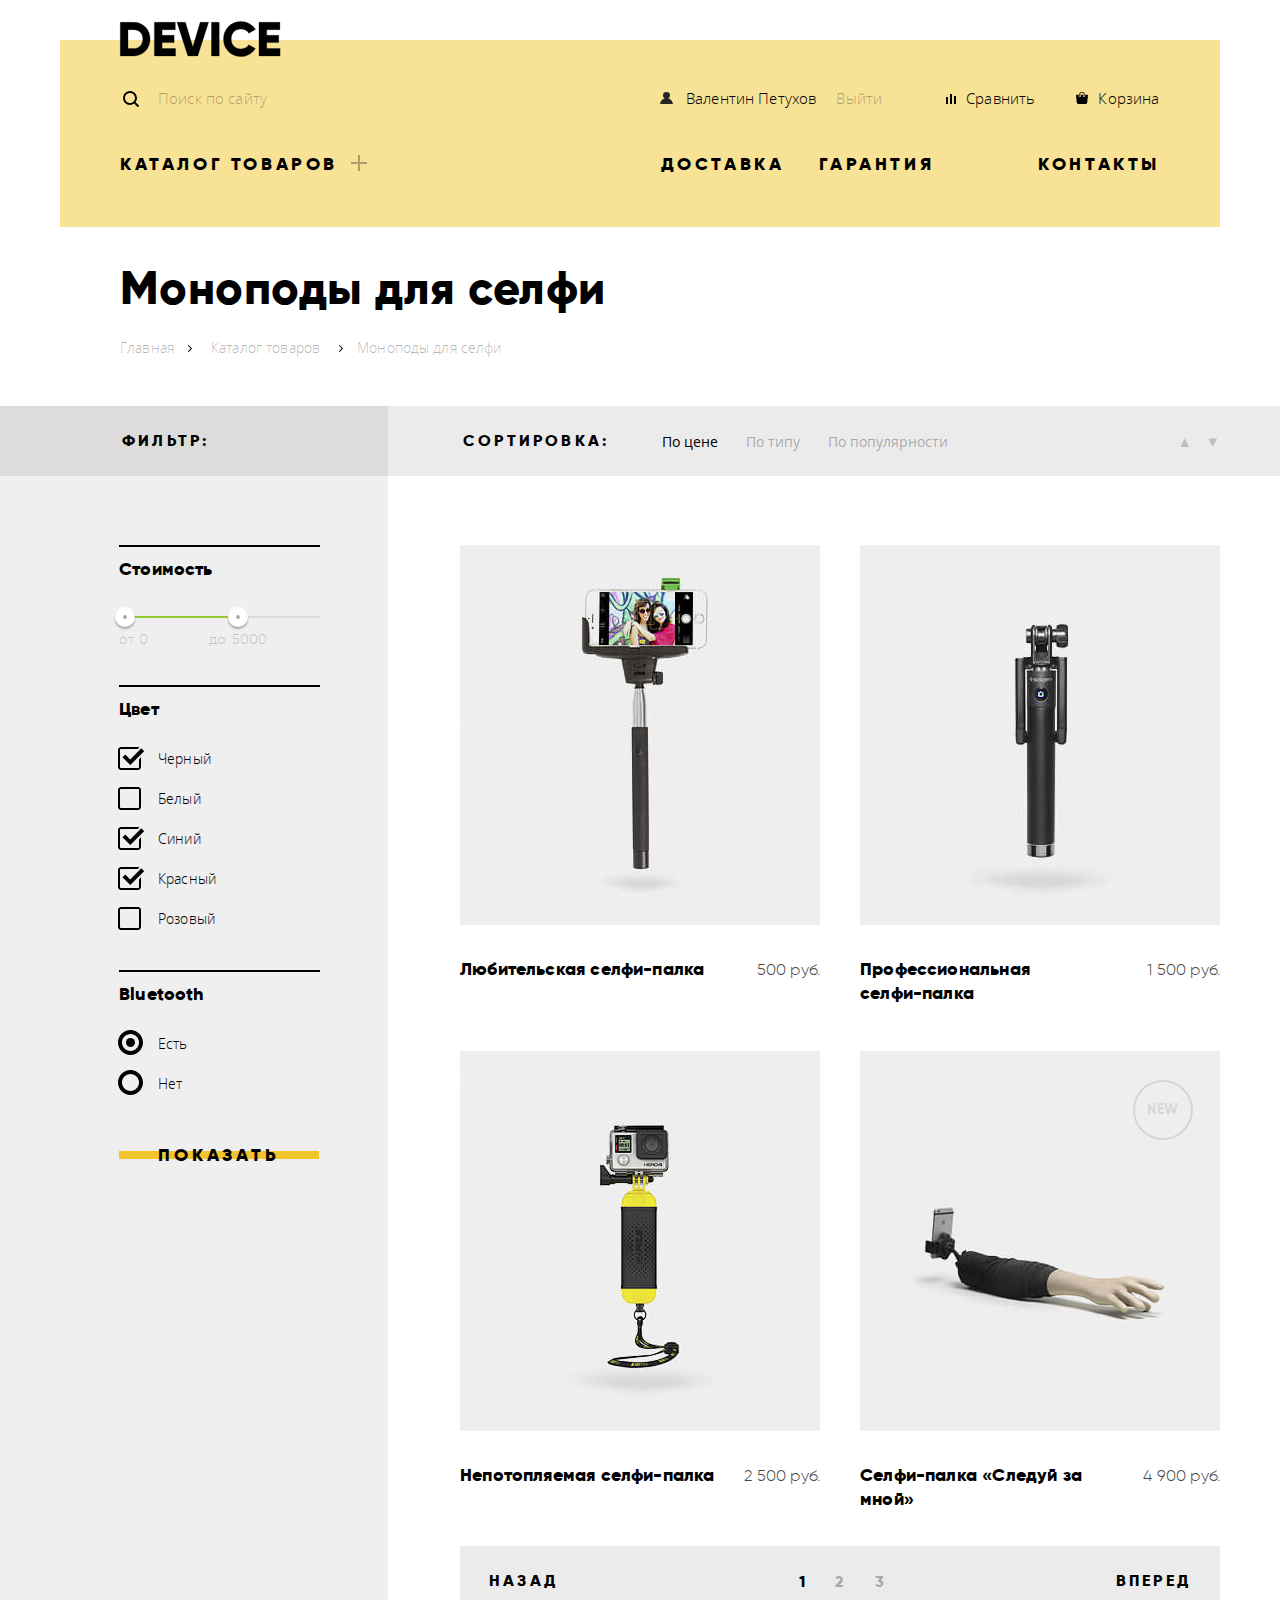
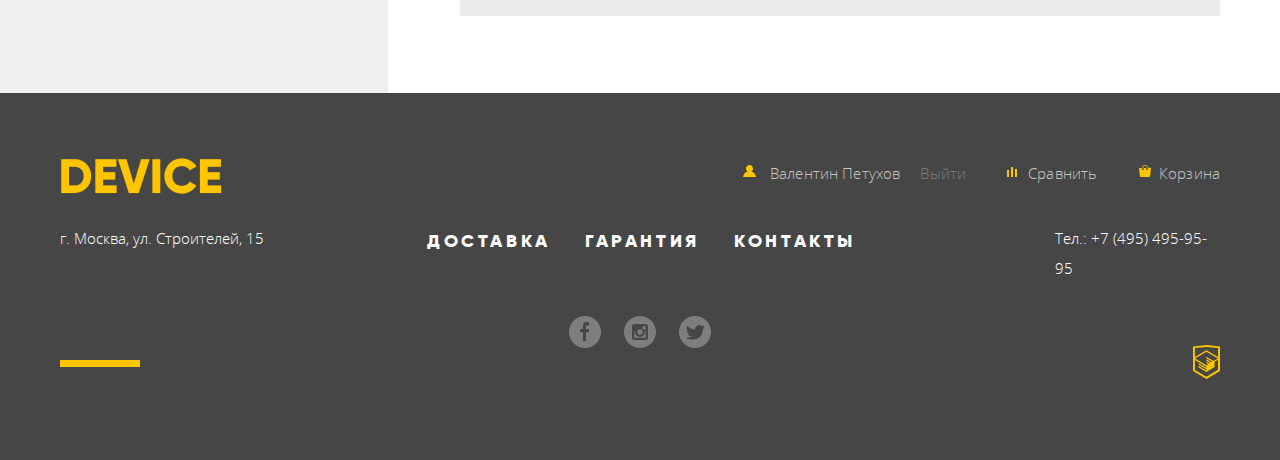
==== commit 26a099b7: "Правки после певрой финальной проверки" ====
--- a/catalog.html
+++ b/catalog.html
@@ -7,7 +7,7 @@
 
   <meta name="format-detection" content="telephone=no">
   <link rel="stylesheet" href="css/normalize.css">
-  <link rel="stylesheet" href="css/style.css">
+  <link rel="stylesheet" href="css/style-min.css">
 </head>
 
 <body>
@@ -26,40 +26,40 @@
           <button class="search-form__btn" type="submit">Найти</button>
         </form>
         <div class="user-nav user-nav--catalog">
-          <a class="user-nav__link" href="#">Валентин Петухов</a>
-          <a class="user-nav__exit" href="#">Выйти</a>
-          <a class="user-nav__compare" href="#">Сравнить</a>
-          <a class="user-nav__basket" href="#">Корзина</a>
+          <a class="user-nav__link" href="profile.html">Валентин Петухов</a>
+          <a class="user-nav__exit" href="login.html">Выйти</a>
+          <a class="user-nav__compare" href="compare.html">Сравнить</a>
+          <a class="user-nav__basket" href="basket.html">Корзина</a>
         </div>
       </div>
 
       <nav class="main-menu">
         <ul class="main-menu__list">
           <li class="main-menu__item">
-            <a href="#">Каталог товаров</a>
+            <a href="catalog.html">Каталог товаров</a>
             <ul class="main-menu__dropdown">
-              <li class="main-menu__dropdown-item">
-                <a href="#">Виртуальная реальность</a>
-                <a href="#">Фитнес браслеты</a>
-                <a href="#">Квадрокоптеры</a>
-              </li>
-              <li class="main-menu__dropdown-item">
-                <a href="catalog.html">Моноподы для селфи</a>
-                <a href="#">Умные часы</a>
-              </li>
-              <li class="main-menu__dropdown-item">
-                <a href="#">Экшн-камеры</a>
-              </li>
-            </ul>
-          </li>
-          <li class="main-menu__item">
-            <a href="#">Доставка</a>
-          </li>
-          <li class="main-menu__item">
-            <a href="#">Гарантия</a>
-          </li>
-          <li class="main-menu__item">
-            <a href="#">Контакты</a>
+                <li class="main-menu__dropdown-item">
+                  <a href="catalog/virt.html">Виртуальная реальность</a>
+                  <a href="catalog.html">Моноподы для селфи</a>
+                  <a href="catalog/cameras.html">Экшн-камеры</a>
+                </li>
+                <li class="main-menu__dropdown-item">
+                  <a href="catalog/bracelet.html">Фитнес-браслеты</a>
+                  <a href="catalog/watch.html">Умные часы</a>
+                </li>
+                <li class="main-menu__dropdown-item">
+                  <a href="catalog/quadrupter.html">Квадрокоптеры</a>
+                </li>
+              </ul>
+          </li>
+          <li class="main-menu__item">
+            <a href="delivery.html">Доставка</a>
+          </li>
+          <li class="main-menu__item">
+            <a href="warranty.html">Гарантия</a>
+          </li>
+          <li class="main-menu__item">
+            <a href="contacts.html">Контакты</a>
           </li>
         </ul>
       </nav>
@@ -75,7 +75,7 @@
           <a class="breadcrumbs__link" href="index.html">Главная</a>
         </li>
         <li>
-          <a class="breadcrumbs__link" href="#">Каталог товаров</a>
+          <a class="breadcrumbs__link" href="catalog.html">Каталог товаров</a>
         </li>
         <li>
           <a class="breadcrumbs__link">Моноподы для селфи</a>
@@ -117,7 +117,7 @@
 
         <section class="filters">
 
-          <form class="form-filter" action="#" method="get">
+          <form class="form-filter" action="https://echo.htmlacademy.ru/" method="get">
 
             <fieldset class="form-filter__group">
               <legend class="form-filter__group__title">Стоимость</legend>
@@ -125,8 +125,8 @@
                 <div class="form-filter__scale">
                   <div class="form-filter__bar"></div>
                 </div>
-                <button class="form-filter__range__toggle form-filter__range__toggle--min"></button>
-                <button class="form-filter__range__toggle form-filter__range__toggle--max"></button>
+                <button class="form-filter__range__toggle form-filter__range__toggle--min" type="button"></button>
+                <button class="form-filter__range__toggle form-filter__range__toggle--max" type="button"></button>
               </div>
               <div class="form-filter__interval">
                 <div class="form-filter__interval-block">
@@ -172,62 +172,64 @@
 
         <div class="products">
 
-          <article class="product-card">
-            <div class="product-head">
-              <h2 class="product-head__title"><a href=""> Любительская селфи-палка</a></h2>
+          <div class="products-block">
+          <article class="product-card">
+            <div class="product-head">
+              <h2 class="product-head__title"><a href="catalog/pods/amateur-self-stick.html"> Любительская селфи-палка</a></h2>
               <span class="product-head__price">500 руб.</span>
             </div>
             <div class="product-block">
               <img class="product-img" src="img/item-1.jpg" width="360" height="380" alt="Любительская палка для селфи">
               <div class="product-links">
-                <a class="product-link" href="#">В корзину</a>
-                <a class="product-link" href="#">Добавить к сравнению</a>
-              </div>
-            </div>
-          </article>
-
-          <article class="product-card">
-            <div class="product-head">
-              <h2 class="product-head__title"><a href=""> Профессиональная селфи-палка</a></h2>
+                <a class="product-link" href="basket.html">В корзину</a>
+                <a class="product-link" href="compare.html">Добавить к сравнению</a>
+              </div>
+            </div>
+          </article>
+
+          <article class="product-card">
+            <div class="product-head">
+              <h2 class="product-head__title"><a href="catalog/pods/professional-self-stick.html"> Профессиональная селфи-палка</a></h2>
               <span class="product-head__price">1 500 руб.</span>
             </div>
             <div class="product-block">
               <img class="product-img" src="img/item-2.jpg" width="360" height="380" alt="Профессиональная палка для селфи">
               <div class="product-links">
-                <a class="product-link" href="#">В корзину</a>
-                <a class="product-link" href="#">Добавить к сравнению</a>
-              </div>
-            </div>
-          </article>
-
-          <article class="product-card">
-            <div class="product-head">
-              <h2 class="product-head__title"><a href=""> Непотопляемая селфи-палка</a></h2>
+                <a class="product-link" href="basket.html">В корзину</a>
+                <a class="product-link" href="compare.html">Добавить к сравнению</a>
+              </div>
+            </div>
+          </article>
+
+          <article class="product-card">
+            <div class="product-head">
+              <h2 class="product-head__title"><a href="catalog/pods/unsinkable-self-stcik.html">Непотопляемая селфи-палка</a></h2>
               <span class="product-head__price">2 500 руб.</span>
             </div>
             <div class="product-block">
               <img class="product-img" src="img/item-3.jpg" width="360" height="380" alt="Непотопляемая палка для селфи">
               <div class="product-links">
-                <a class="product-link" href="#">В корзину</a>
-                <a class="product-link" href="#">Добавить к сравнению</a>
-              </div>
-            </div>
-          </article>
-
-          <article class="product-card">
-            <div class="product-head">
-              <h2 class="product-head__title"><a href="">Селфи-палка &laquo;Следуй за мной&raquo;</a></h2>
+                <a class="product-link" href="basket.html">В корзину</a>
+                <a class="product-link" href="compare.html">Добавить к сравнению</a>
+              </div>
+            </div>
+          </article>
+
+          <article class="product-card">
+            <div class="product-head">
+              <h2 class="product-head__title"><a href="catalog/pods/self-stick-follow-me.html">Селфи-палка &laquo;Следуй за мной&raquo;</a></h2>
               <span class="product-head__price">4 900 руб.</span>
             </div>
             <div class="product-block product-block--label-new">
               <img class="product-img" src="img/item-4.jpg" width="360" height="380" alt="Палка для селфи &quot;Следуй за мной&quot;">
               <div class="product-links">
-                <a class="product-link" href="#">В корзину</a>
-                <a class="product-link" href="#">Добавить к сравнению</a>
-              </div>
-            </div>
-          </article>
-
+                <a class="product-link" href="basket.html">В корзину</a>
+                <a class="product-link" href="compare.html">Добавить к сравнению</a>
+              </div>
+            </div>
+          </article>
+        </div>
+        <div class="products-block">
           <div class="product-pagination">
             <a class="product-pagination__link" href="#">Назад</a>
 
@@ -240,6 +242,8 @@
             <a class="product-pagination__link" href="#">Вперед</a>
           </div>
         </div>
+        </div>
+        
       </div>
     </div>
   </main>
@@ -256,9 +260,9 @@
 
       <div class="page-footer__block">
         <div class="page-footer__links">
-          <a class="page-footer__link" href="#">Доставка</a>
-          <a class="page-footer__link" href="#">Гарантия</a>
-          <a class="page-footer__link" href="#">Контакты</a>
+          <a class="page-footer__link" href="delivery.html">Доставка</a>
+          <a class="page-footer__link" href="warranty.html">Гарантия</a>
+          <a class="page-footer__link" href="contacts.html">Контакты</a>
         </div>
         <div class="social">
           <a href="facebook.com" aria-label="facebook"></a>
@@ -269,10 +273,10 @@
 
       <div class="page-footer__block">
         <div class="user-nav user-nav--footer user-nav--footer-catalog">
-          <a class="user-nav__link user-nav__link--footer" href="#">Валентин Петухов</a>
-          <a class="user-nav__exit user-nav__exit--footer" href="#">Выйти</a>
-          <a class="user-nav__compare user-nav__compare--footer" href="#">Сравнить</a>
-          <a class="user-nav__basket user-nav__basket--footer" href="#">Корзина</a>
+          <a class="user-nav__link user-nav__link--footer" href="profile.html">Валентин Петухов</a>
+          <a class="user-nav__exit user-nav__exit--footer" href="login.html">Выйти</a>
+          <a class="user-nav__compare user-nav__compare--footer" href="compare.html">Сравнить</a>
+          <a class="user-nav__basket user-nav__basket--footer" href="basket.html">Корзина</a>
         </div>
         <p class="tel tel--catalog">Тел.: +7 (495) 495-95-95</p>
         <a class="page-footer__block-link" href="https://htmlacademy.ru/intensive/htmlcss">
--- a/css/style-min.css
+++ b/css/style-min.css
@@ -0,0 +1 @@
+@font-face{font-weight:800;font-family:"gilroyextrabold";font-style:normal;font-display:swap;src:url("../fonts/gilroyextrabold.woff2") format("woff2"),url("../fonts/gilroyextrabold.woff") format("woff")}@font-face{font-weight:300;font-family:"gilroylight";font-style:normal;font-display:swap;src:url("../fonts/gilroylight.woff2") format("woff2"),url("../fonts/gilroylight.woff") format("woff")}@font-face{font-weight:400;font-family:"opensans";font-style:normal;font-display:swap;src:url("../fonts/opensans.woff2") format("woff2"),url("../fonts/opensans.woff") format("woff")}@font-face{font-weight:300;font-family:"opensanslight";font-style:normal;font-display:swap;src:url("../fonts/opensanslight.woff2") format("woff2"),url("../fonts/opensanslight.woff") format("woff")}html{height:100%}body{position:relative;-webkit-box-sizing:border-box;box-sizing:border-box;min-width:1200px;height:100%;margin:0 auto;font-size:16px;line-height:1.6;font-family:"opensans","arial","helvetica",sans-serif;color:#111;word-wrap:break-word}img{max-width:100%;height:auto}iframe{border:none}.visually-hidden,.visually-hidden:not(:focus):not(:active){position:absolute;width:1px;height:1px;margin:-1px;clip:rect(0 0 0 0)}.hidden{display:none}.page-header{display:block;-webkit-box-sizing:border-box;box-sizing:border-box;width:1160px;margin:0 auto;padding:40px 60px 0;background-image:linear-gradient(to bottom,#fff 0,#fff 40px,#f7e296 0,#f7e296)}.page-header__wrapper{position:relative;padding-top:33px}.logo{position:absolute;top:-21px;left:-3px;width:165px;height:40px}.logo a{-webkit-transition:all 0.3s;transition:all 0.3s}.logo--footer{top:-2px;left:-2px}.logo [href="index.html"]:hover{opacity:0.6}.logo [href="index.html"]:active{opacity:0.3}.page-header__topline{display:-webkit-box;display:-ms-flexbox;display:flex;flex-wrap:wrap;width:100%;margin-bottom:29px;-ms-flex-wrap:wrap}.search-form{position:relative;width:50%;font-weight:300;font-size:15px;font-family:"opensanslight","arial","helvetica",sans-serif}.search-form__label{position:absolute;top:18px;left:3px;display:block;width:16px;height:16px;background-image:url("../img/search.svg");cursor:pointer}.search-form__input{-webkit-box-sizing:border-box;box-sizing:border-box;width:355px;height:50px;padding:0 36px;font-weight:300;line-height:2;letter-spacing:0.01em;background-color:transparent;border:2px solid transparent;-webkit-transition:all 0.3s;transition:all 0.3s}.search-form__input::-webkit-input-placeholder{color:rgba(0,0,0,0.3);-webkit-transition:all 0.3s;transition:all 0.3s}.search-form__input:-ms-input-placeholder{color:rgba(0,0,0,0.3)}.search-form__input::placeholder{color:rgba(0,0,0,0.3)}.search-form__input:hover::-webkit-input-placeholder{color:rgba(0,0,0,0.6)}.search-form__input:hover:-ms-input-placeholder{color:rgba(0,0,0,0.6)}.search-form__input:hover::placeholder{color:rgba(0,0,0,0.6)}.search-form__input:focus{border-bottom:2px solid #000;outline:0}.search-form__input:focus::-webkit-input-placeholder{color:rgba(0,0,0,1)}.search-form__input:focus:-ms-input-placeholder{color:rgba(0,0,0,1)}.search-form__input:focus::placeholder{color:rgba(0,0,0,1)}.search-form__input:focus + .search-form__btn{visibility:visible;cursor:pointer;opacity:1}.search-form__btn{-webkit-box-sizing:border-box;box-sizing:border-box;width:85px;height:49px;margin-left:-6px;font-weight:300;color:#000;background-color:#f7e296;border:2px solid #000;visibility:hidden;cursor:default;opacity:0;-webkit-transition:all 0.3s;transition:all 0.3s}.search-form__btn:hover,.search-form__btn:focus{color:#fff;background-color:#000;visibility:visible;opacity:1}.search-form__btn:active{color:rgba(255,255,255,0.3);background-color:#000}.user-nav{display:-webkit-box;display:-ms-flexbox;display:flex;flex-wrap:wrap;justify-content:space-between;-webkit-box-sizing:border-box;box-sizing:border-box;width:50%;padding-top:10px;padding-left:46px;font-weight:300;font-size:15px;line-height:2;font-family:"opensanslight","arial","helvetica",sans-serif;letter-spacing:0.01em;-webkit-box-pack:justify;-ms-flex-pack:justify;-ms-flex-wrap:wrap}.user-nav a{position:relative;color:#000;text-decoration:none;-webkit-transition:all 0.3s;transition:all 0.3s}.user-nav a:hover{opacity:0.6}.user-nav a:active{opacity:0.3}.user-nav__link{margin-right:175px}.user-nav__link::before{content:"";position:absolute;top:9px;left:-26px;width:13px;height:12px;padding-right:15px;background-image:url("../img/user.svg");background-repeat:no-repeat}.user-nav__compare::before{content:"";position:absolute;top:11px;left:-20px;display:inline-block;width:10px;height:10px;background-image:url("../img/compare.svg");background-repeat:no-repeat}.user-nav__basket::before{content:"";position:absolute;top:9px;left:-22px;display:inline-block;width:12px;height:12px;background-image:url("../img/cart.svg");background-repeat:no-repeat}.main-menu{width:100%}.main-menu__list{display:-webkit-box;display:-ms-flexbox;display:flex;flex-wrap:wrap;width:1040px;margin:0;padding:0;list-style:none;-ms-flex-wrap:wrap}.main-menu__item{-webkit-box-sizing:border-box;box-sizing:border-box}.main-menu__item > a{font-size:18px;line-height:24px;font-family:"gilroyextrabold","arial","helvetica",sans-serif;color:#000;text-transform:uppercase;text-decoration:none;letter-spacing:0.2em;-webkit-transition:all 0.3s;transition:all 0.3s}.main-menu__item > a:hover{color:rgba(0,0,0,0.6)}.main-menu__item > a:active{color:rgba(0,0,0,0.3)}.main-menu__item:first-child{position:relative;width:520px;margin-right:auto}.main-menu__item:first-child a{position:relative;padding-right:29px}.main-menu__item:first-child > a::after{content:"";position:absolute;top:2px;right:0;display:inline-block;width:16px;height:16px;background-image:url("../img/plus.png");background-repeat:no-repeat}.main-menu__item:nth-child(2){margin-right:35px}.main-menu__item:nth-child(3){margin-right:104px}.main-menu__item:last-child{margin-right:0}.main-menu__dropdown{position:absolute;top:20px;left:-60px;z-index:2;display:-webkit-box;display:-ms-flexbox;display:flex;-webkit-box-sizing:border-box;box-sizing:border-box;width:1160px;height:167px;padding:27px 0 0 61px;overflow-y:auto;list-style:none;background-color:#f7e296;visibility:hidden;opacity:0;-webkit-transition:opacity 0.3s,visibility 0.3s linear 0.3s;transition:opacity 0.3s,visibility 0.3s linear 0.3s;-webkit-transition-delay:0.1s;transition-delay:0.1s}.main-menu__dropdown:hover,.main-menu__dropdown:focus{visibility:visible;opacity:1}.main-menu__item:first-child a:hover + .main-menu__dropdown,.main-menu__item:first-child a:focus + .main-menu__dropdown{visibility:visible;opacity:1}.main-menu__dropdown a{font-weight:300;font-size:15px;line-height:2.4;font-family:"opensanslight","arial","helvetica",sans-serif;color:#000;text-decoration:none;letter-spacing:0.01em;-webkit-transition:all 0.3s;transition:all 0.3s}.main-menu__dropdown a:hover{color:rgba(0,0,0,0.6)}.main-menu__dropdown a:active{color:rgba(0,0,0,0.3)}.main-menu__dropdown-item{display:-webkit-box;display:-ms-flexbox;display:flex;-ms-flex-direction:column;flex-direction:column;-webkit-box-direction:normal;-webkit-box-orient:vertical}.promo{display:block;-webkit-box-sizing:border-box;box-sizing:border-box;width:1160px;margin:0 auto;padding:26px 20px 99px;background-image:linear-gradient(to bottom,#f7e296 0,#f7e296 162px,#fff 0,#fff)}.promo__inner{display:block;width:1040px;margin:0 auto}.promo__slider-wrap{position:relative;display:block;width:100%;margin:auto}.promo__slider-wrap::before{content:"";position:absolute;top:62px;left:540px;display:block;width:100px;height:7px;background-color:#fff}.promo__slider-wrap input[type="radio"]{visibility:hidden}.promo-paginator{position:absolute;right:-38px;bottom:156px;z-index:2;width:200px;height:10px;margin:0 0 0 -100px;text-align:center}.promo-paginator label{position:relative;display:inline-block;-webkit-box-sizing:border-box;box-sizing:border-box;width:12px;height:12px;margin:0 8px;vertical-align:top;border:1px solid #000;border-radius:50%;cursor:pointer}.promo__slider-wrap input[type="radio"].promo__button-1:checked ~ .promo-paginator > label[for="promo-button-1"]::before{content:"";position:absolute;top:0;right:0;bottom:0;left:0;display:block;width:4px;height:4px;margin:auto;border:1px solid #000;border-radius:50%}.promo__slider-wrap input[type="radio"].promo__button-2:checked ~ .promo-paginator > label[for="promo-button-2"]::before{content:"";position:absolute;top:0;right:0;bottom:0;left:0;display:block;width:4px;height:4px;margin:auto;border:1px solid #000;border-radius:50%}.promo__slider-wrap input[type="radio"].promo__button-3:checked ~ .promo-paginator > label[for="promo-button-3"]::before{content:"";position:absolute;top:0;right:0;bottom:0;left:0;display:block;width:4px;height:4px;margin:auto;border:1px solid #000;border-radius:50%}.promo__slider-wrap input[type="radio"].promo__button-1:checked ~ .promo__slider > ul{left:0}.promo__slider-wrap input[type="radio"].promo__button-2:checked ~ .promo__slider > ul{left:-100%}.promo__slider-wrap input[type="radio"].promo__button-3:checked ~ .promo__slider > ul{left:-200%}.promo__slider{position:relative;overflow-x:hidden}.promo__slider ul{position:relative;z-index:1;display:-webkit-box;display:-ms-flexbox;display:flex;width:500%;margin:0;padding:0;list-style:none}.promo__slide{display:-webkit-box;display:-ms-flexbox;display:flex;-webkit-box-sizing:border-box;box-sizing:border-box;width:1040px}.promo__slide:not(:last-child) .promo__img{margin-left:30px}.promo__img,.promo__info{width:50%}.promo__info{margin-left:10px}.promo__info-slogan{position:relative;z-index:5;margin-top:80px;margin-bottom:19px;font-weight:800;font-size:47px;line-height:1.191489361702128;font-family:"gilroyextrabold","arial","helvetica",sans-serif;letter-spacing:0.01em}.promo__info-slogan::before{position:absolute;top:0;left:0;z-index:-1;display:block;font-size:179px;color:#fff}.promo__info-slogan span{display:block}.promo__slide:first-child .promo__info-slogan::before{content:"01";top:-112px;left:326px}.promo__slide:nth-child(2) .promo__info-slogan::before{content:"02";top:-112px;left:299px}.promo__slide:last-child .promo__info-slogan::before{content:"03";top:-112px;left:308px}.promo__info-text{margin-bottom:43px;font-weight:300;font-size:15px;line-height:2;font-family:"opensanslight","arial","helvetica",sans-serif;color:#464646;letter-spacing:0.01em}.promo__info-text span{display:block}.promo__info-link{position:relative;display:-webkit-box;display:-ms-flexbox;display:flex;justify-content:center;align-items:center;width:220px;margin-bottom:46px;padding:8px 3px;font-size:18px;line-height:1.333333333333333;font-family:"gilroyextrabold","arial","helvetica",sans-serif;text-align:center;color:#000;text-transform:uppercase;text-decoration:none;letter-spacing:0.2em;-webkit-box-align:center;-webkit-box-pack:center;-ms-flex-align:center;-ms-flex-pack:center}.promo__info-link::before{content:"";position:absolute;top:38%;left:0;z-index:-1;display:block;width:220px;height:8px;background-color:#f0c52e;-webkit-transition:all 0.3s;transition:all 0.3s}.promo__info-link:hover::before{top:0;height:100%}.promo__info-link:active{color:rgba(0,0,0,0.3)}.promo__info-param{display:-webkit-box;display:-ms-flexbox;display:flex;-ms-flex-direction:column;flex-direction:column;font-weight:300;font-size:13px;line-height:1.538461538461538;font-family:"opensanslight","arial","helvetica",sans-serif;letter-spacing:0.01em;-webkit-box-direction:normal;-webkit-box-orient:vertical}.promo__info-param tr{display:-webkit-box;display:-ms-flexbox;display:flex}.promo__info-param td{width:160px;padding:4px 0 0 0}.promo__info-param thead{display:table-footer-group;-ms-flex-order:1;order:1;color:#464646;-webkit-box-ordinal-group:2}.promo__info-param tbody{-ms-flex-order:0;order:0;-webkit-box-ordinal-group:1}.promo__info-param tbody td{font-weight:300;font-size:36px;line-height:1.333333333333333;font-family:"gilroylight","arial","helvetica",sans-serif;color:#000;letter-spacing:0.01em}.promo__info-param td:nth-child(2){width:140px}.assortment{display:-webkit-box;display:-ms-flexbox;display:flex;flex-wrap:wrap;justify-content:space-between;-webkit-box-sizing:border-box;box-sizing:border-box;width:1160px;margin:0 auto 81px;-webkit-box-pack:justify;-ms-flex-pack:justify;-ms-flex-wrap:wrap}.assortment__link{position:relative;display:-webkit-box;display:-ms-flexbox;display:flex;-ms-flex-direction:column;flex-direction:column;justify-content:flex-start;align-items:center;width:160px;font-weight:800;font-size:18px;line-height:1.333333333333333;font-family:"gilroyextrabold","arial","helvetica",sans-serif;color:#000;text-decoration:none;letter-spacing:0.01em;-webkit-transition:all 0.3s;transition:all 0.3s;-webkit-box-align:center;-webkit-box-direction:normal;-webkit-box-orient:vertical;-webkit-box-pack:start;-ms-flex-align:center;-ms-flex-pack:start}.assortment__link-img{background-color:#f7e296;-webkit-transition:all 0.3s;transition:all 0.3s}.assortment__link span{display:-webkit-box;display:-ms-flexbox;display:flex;-webkit-box-sizing:border-box;box-sizing:border-box;width:160px;padding-top:33px;-webkit-transition:all 0.3s;transition:all 0.3s}.assortment__link:nth-child(2) span{padding-right:33px}.assortment__link:hover .assortment__link-img{background-color:#f0c52e}.assortment__link:active svg,.assortment__link:focus svg{background-color:#f0c52e;fill:rgba(54,54,54,0.3)}.assortment__link-img:active,.assortment__link-img:focus{background-color:#f0c52e;fill:rgba(54,54,54,0.3)}.assortment__link:active span,.assortment__link:focus span{opacity:0.3}.assortment__link span:active,.assortment__link span:focus{opacity:0.3}.assortment__link-img:active + span,.assortment__link-img:focus + span{opacity:0.3}.feature{display:block;-webkit-box-sizing:border-box;box-sizing:border-box;margin:0 auto 94px auto;padding-bottom:69px;background-image:linear-gradient(to bottom,#fff 0,#fff 100px,#e5e5e5 0,#e5e5e5)}.feature__inner{display:block;width:1160px;margin:0 auto}.feature__slider-wrap{position:relative;display:-webkit-box;display:-ms-flexbox;display:flex;width:100%;margin:auto}.feature__slider-wrap input[type="radio"]{visibility:hidden}.feature-paginator{z-index:5;display:-webkit-box;display:-ms-flexbox;display:flex;-ms-flex-direction:column;flex-direction:column;justify-content:center;-webkit-box-sizing:border-box;box-sizing:border-box;width:284px;margin-right:117px;padding:80px 0 71px;font-weight:800;font-size:18px;line-height:1.333333333333333;font-family:"gilroyextrabold","arial","helvetica",sans-serif;text-transform:uppercase;letter-spacing:0.2em;border-right:7px solid #000;-webkit-box-direction:normal;-webkit-box-orient:vertical;-webkit-box-pack:center;-ms-flex-pack:center}.feature-paginator label{position:relative;display:-webkit-box;display:-ms-flexbox;display:flex;justify-content:center;align-items:center;-webkit-box-sizing:border-box;box-sizing:border-box;width:160px;margin-bottom:24px;padding:8px 3px;text-align:center;color:#000;cursor:pointer;-webkit-box-align:center;-webkit-box-pack:center;-ms-flex-align:center;-ms-flex-pack:center}.feature-paginator label::before{content:"";position:absolute;top:39%;left:0;z-index:-1;display:block;width:100%;height:8px;background-color:#f0c52e;-webkit-transition:all 0.3s;transition:all 0.3s}.feature-paginator label:hover::before,.feature-paginator label:focus::before{top:0;height:100%}.feature-paginator label:last-child{margin-bottom:0}.feature__slider-wrap input[type="radio"].feature__button-1:checked ~ .feature-paginator > label[for="feature-button-1"]{color:#f7e184}.feature__slider-wrap input[type="radio"].feature__button-2:checked ~ .feature-paginator > label[for="feature-button-2"]{color:#f7e184}.feature__slider-wrap input[type="radio"].feature__button-3:checked ~ .feature-paginator > label[for="feature-button-3"]{color:#f7e184}.feature__slider-wrap input[type="radio"].feature__button-1:checked ~ .feature-paginator > label[for="feature-button-1"]::before{content:"";position:absolute;top:0;left:0;display:block;width:284px;height:100%;margin:auto;color:#f0c52e;background-color:#000}.feature__slider-wrap input[type="radio"].feature__button-2:checked ~ .feature-paginator > label[for="feature-button-2"]::before{content:"";position:absolute;top:0;left:0;display:block;width:284px;height:100%;margin:auto;color:#f0c52e;background-color:#000}.feature__slider-wrap input[type="radio"].feature__button-3:checked ~ .feature-paginator > label[for="feature-button-3"]::before{content:"";position:absolute;top:0;left:0;display:block;width:284px;height:100%;margin:auto;color:#f0c52e;background-color:#000}.feature__slider-wrap input[type="radio"].feature__button-1:checked ~ .feature__slider > ul{left:0}.feature__slider-wrap input[type="radio"].feature__button-2:checked ~ .feature__slider > ul{left:-100%}.feature__slider-wrap input[type="radio"].feature__button-3:checked ~ .feature__slider > ul{left:-200%}.feature__slider{position:relative;display:block;-webkit-box-sizing:border-box;box-sizing:border-box;width:700px;overflow-x:hidden;overflow-y:hidden}.feature__slider ul{position:relative;display:-webkit-box;display:-ms-flexbox;display:flex;-webkit-box-sizing:border-box;box-sizing:border-box;width:500%;margin:0;padding:21px 0 0 0;list-style:none}.feature__slide{position:relative;display:-webkit-box;display:-ms-flexbox;display:flex;-ms-flex-direction:column;flex-direction:column;width:700px;height:288px;overflow-x:hidden;overflow-y:auto;-webkit-box-direction:normal;-webkit-box-orient:vertical}.feature__slide::after{content:"";position:absolute;top:46px;right:-25px;display:block;width:200px;height:200px;background-repeat:no-repeat;background-position:center center}.feature__slide:first-child::after{background-image:url("../img/delivery.svg")}.feature__slide:nth-child(2)::after{right:-13px;background-image:url("../img/warranty.svg")}.feature__slide:last-child::after{right:-13px;background-image:url("../img/credit.svg")}.feature__slide-title{margin-top:52px;margin-bottom:31px;font-weight:800;font-size:47px;line-height:1.021276595744681;font-family:"gilroyextrabold","arial","helvetica",sans-serif;color:#000;letter-spacing:0.01em}.feature__slide-text{width:430px;margin:0;font-weight:300;font-size:15px;line-height:2;font-family:"opensanslight","arial","helvetica",sans-serif;color:#464646;letter-spacing:0.01em}.partners{display:-webkit-box;display:-ms-flexbox;display:flex;flex-wrap:wrap;justify-content:space-between;width:1160px;margin:0 auto 138px auto;-webkit-box-pack:justify;-ms-flex-pack:justify;-ms-flex-wrap:wrap}.partners__link{position:relative;display:inline-block;margin-right:35px}.partners__link:last-child{margin-right:0}.partners__link:hover img{opacity:0;-webkit-transition:all 0.3s;transition:all 0.3s}.partners__link:hover::before{content:"";position:absolute;top:0;left:0;width:100%;height:100%}.partners__link:first-child::before{background-image:url("../img/logo-dji@color.jpg")}.partners__link:nth-child(2)::before{background-image:url("../img/logo-sp@color.jpg")}.partners__link:nth-child(3)::before{background-image:url("../img/logo-gopro@color.jpg")}.partners__link:last-child::before{background-image:url("../img/logo-vive@color.jpg")}.company-info{display:-webkit-box;display:-ms-flexbox;display:flex;width:1160px;margin:0 auto;padding-bottom:81px}.about,.contacts{width:50%}.about__title,.contacts__title{position:relative;margin-top:0;margin-bottom:43px;font-weight:800;font-size:47px;line-height:1.021276595744681;font-family:"gilroyextrabold","arial","helvetica",sans-serif;color:#000;letter-spacing:0.01em}.about__title::before,.contacts__title::before{content:"";position:absolute;top:-52px;left:0;width:80px;height:7px;background-color:#000}.contacts__title::before{left:3px}.about__text,.contacts__text{font-weight:300;font-size:15px;line-height:2;font-family:"opensanslight","arial","helvetica",sans-serif;color:#464646;letter-spacing:0.1px}.about__text:first-of-type{width:425px;margin-bottom:30px}.about__text:last-of-type{width:465px;margin-bottom:66px;letter-spacing:-0.2px}.about ul{margin-bottom:54px;padding:0;list-style:none;font-weight:800;font-size:16px;line-height:2.5;font-family:"gilroyextrabold","arial","helvetica",sans-serif;color:#000;letter-spacing:0}.about ul li{position:relative;padding-left:36px}.about ul li::before{content:"";position:absolute;top:16px;left:1px;display:inline-block;-webkit-box-sizing:border-box;box-sizing:border-box;width:8px;height:8px;border:2px solid #e5e5e5;border-radius:50%}.contacts{padding-left:35px}.contacts__text{width:515px;margin-bottom:39px}.contacts__map{display:block;margin-bottom:63px;padding-left:3px}.about__link,.contacts__link{position:relative;display:-webkit-box;display:-ms-flexbox;display:flex;justify-content:center;align-items:center;width:260px;padding:8px 2px;font-weight:800;font-size:18px;line-height:1.333333333333333;font-family:"gilroyextrabold","arial","helvetica",sans-serif;text-align:center;color:#000;text-transform:uppercase;text-decoration:none;letter-spacing:0.2em;-webkit-box-align:center;-webkit-box-pack:center;-ms-flex-align:center;-ms-flex-pack:center}.contacts__link{margin-left:3px}.about__link::after,.contacts__link::after{content:"";position:absolute;top:39%;left:-2px;z-index:-1;display:block;width:100%;height:8px;background-color:#f0c52e;-webkit-transition:all 0.3s;transition:all 0.3s}.about__link:hover::after,.contacts__link:hover::after,.about__link:focus::after,.contacts__link:focus::after{top:0;height:100%}.about__link:active,.contacts__link:active{color:rgba(0,0,0,0.3)}.page-footer{display:block;width:100%;background-color:#464646}.page-footer__wrapper{position:relative;display:-webkit-box;display:-ms-flexbox;display:flex;justify-content:space-between;width:1160px;margin:0 auto;padding:65px 0 80px;-webkit-box-pack:justify;-ms-flex-pack:justify}.page-footer__wrapper::after{content:"";position:absolute;bottom:93px;left:0;display:block;width:80px;height:7px;background:#ffc600}.address{display:block;max-width:205px;padding-top:50px;font-weight:300;font-size:15px;line-height:2;font-family:"opensanslight","arial","helvetica",sans-serif;color:#fff;letter-spacing:0}.page-footer__block{position:relative;display:-webkit-box;display:-ms-flexbox;display:flex;-ms-flex-direction:column;flex-direction:column;-webkit-box-sizing:border-box;box-sizing:border-box;-webkit-box-direction:normal;-webkit-box-orient:vertical}.page-footer__block:first-child{width:360px}.page-footer__block:nth-child(2){width:440px;padding:71px 4px 0 7px;font-weight:800;font-size:18px;font-family:"gilroyextrabold","arial","helvetica",sans-serif;text-transform:uppercase}.page-footer__block:last-child{width:360px;padding-left:62px}.page-footer__links{display:-webkit-box;display:-ms-flexbox;display:flex;flex-wrap:wrap;justify-content:space-between;margin-bottom:63px;-webkit-box-pack:justify;-ms-flex-pack:justify;-ms-flex-wrap:wrap}.page-footer__link{line-height:1.333333333333333;color:#fff;text-decoration:none;letter-spacing:0.2em;-webkit-transition:all 0.3s;transition:all 0.3s}.page-footer__link:hover,.page-footer__link:focus{opacity:0.6}.page-footer__link:active{opacity:0.3}.page-footer__link:last-child{margin-right:0}.social{display:-webkit-box;display:-ms-flexbox;display:flex;flex-wrap:wrap;justify-content:center;max-width:425px;-webkit-box-pack:center;-ms-flex-pack:center;-ms-flex-wrap:wrap}.social a{display:block;width:32px;height:32px;opacity:0.3;-webkit-transition:all 0.3s;transition:all 0.3s}.social a:hover,.social a:focus{opacity:0.6}.social a:active{opacity:0.1}.social a:first-child{background-image:url("../img/facebook.svg")}.social a:nth-child(2){margin:0 23px;background-image:url("../img/instagram.svg")}.social a:last-child{background-image:url("../img/twitter.svg")}.user-nav--footer{justify-content:flex-start;width:100%;max-width:325px;margin-bottom:20px;padding:0;-webkit-box-pack:start;-ms-flex-pack:start}.user-nav--footer-catalog{position:absolute;top:0;right:0;width:900px;max-width:900px;padding-left:450px}.user-nav--footer-catalog .user-nav__link--footer{margin-right:20px}.user-nav--footer-catalog .user-nav__exit--footer{margin-right:62px;color:rgba(255,255,255,0.3)}.user-nav--footer-catalog .user-nav__basket--footer{margin-left:auto}.user-nav--footer a{color:rgba(255,255,255,0.7)}.user-nav--footer a:hover,.user-nav--footer a:focus{color:#fff;opacity:1}.user-nav--footer a:active{color:rgba(255,255,255,0.3);opacity:1}.user-nav__link--footer{margin-right:64px}.user-nav__link--footer::before{top:7px;left:-27px;background-image:url("../img/user--footer.svg")}.user-nav__compare--footer{position:relative;margin-right:60px;margin-left:0}.user-nav__compare--footer::before{top:9px;left:-21px;background-image:url("../img/compare--footer.svg")}.user-nav__basket--footer::before{top:7px;left:-20px;background-image:url("../img/cart--footer.svg")}.tel{width:165px;margin-bottom:62px;margin-left:auto;font-weight:300;font-size:15px;line-height:2;font-family:"opensanslight","arial","helvetica",sans-serif;color:#fff;letter-spacing:0}.tel--catalog{padding-top:50px}.page-footer__block-link{display:block;width:27px;height:35px;margin-left:auto;background-image:url("../img/logo-html.svg");background-repeat:no-repeat;-webkit-transition:all 0.3s;transition:all 0.3s}.page-footer__block-link:hover,.page-footer__block-link:focus{opacity:0.6}.page-footer__block-link:active{opacity:0.3}.map-popup-overlay,.form-popup-overlay{position:fixed;top:0;left:0;z-index:1000;width:100%;min-width:100%;height:100%;min-height:100%;overflow:auto;background-color:transparent}.popup-map,.popup-form{position:absolute;top:0;right:0;bottom:0;left:0;display:block;-webkit-box-sizing:border-box;box-sizing:border-box;width:960px;height:559px;margin:auto;background-color:#fff;-webkit-box-shadow:0 10px 20px rgba(0,0,0,0.2);box-shadow:0 10px 20px rgba(0,0,0,0.2)}.popup-form{padding:75px 100px 65px}.popup-form__group{margin:0;padding:0;border:none}.popup-form__group-wrapper{display:-webkit-box;display:-ms-flexbox;display:flex;justify-content:space-between;width:760px;-webkit-box-pack:justify;-ms-flex-pack:justify}.popup-form__user-name,.popup-form__user-email,.popup-form__user-text{display:-webkit-box;display:-ms-flexbox;display:flex;-ms-flex-direction:column;flex-direction:column;-webkit-box-direction:normal;-webkit-box-orient:vertical}.popup-form__user-text{width:100%}.popup-form__user-text textarea{height:105px;margin-bottom:45px;padding:20px;font-size:14px;line-height:18px;font-family:"opensans","arial","helvetica",sans-serif;color:rgba(70,70,70,0.4);background-color:#f2f2f2;border:none;resize:none}.popup-form__user-text textarea::-webkit-input-placeholder{font-size:14px;line-height:1.285714285714286;font-family:"opensans","arial","helvetica",sans-serif;color:rgba(70,70,70,0.4)}.popup-form__user-text textarea:-ms-input-placeholder{font-size:14px;line-height:1.285714285714286;font-family:"opensans","arial","helvetica",sans-serif;color:rgba(70,70,70,0.4)}.popup-form__user-text textarea::placeholder{font-size:14px;line-height:1.285714285714286;font-family:"opensans","arial","helvetica",sans-serif;color:rgba(70,70,70,0.4)}.popup-form__user-text textarea:hover{background-color:#eaeaea}.popup-form__user-text textarea:focus{outline:3px solid #f0c52e}.popup-form__label{margin-bottom:13px;font-weight:800;font-size:18px;line-height:1.333333333333333;font-family:"gilroyextrabold","aria","helvetica",sans-serif;color:#000;letter-spacing:0}.popup-form__input{-webkit-box-sizing:border-box;box-sizing:border-box;width:360px;margin-bottom:35px;padding:16px 20px;font-size:14px;line-height:18px;font-family:"opensans","arial","helvetica",sans-serif;color:rgba(70,70,70,0.4);background-color:#f2f2f2;border:none}.popup-form__input:hover{background-color:#eaeaea}.popup-form__input:focus{outline:3px solid #f0c52e}.popup-form__input::-webkit-input-placeholder{font-size:14px;line-height:1.285714285714286;font-family:"opensans","arial","helvetica",sans-serif;color:rgba(70,70,70,0.4)}.popup-form__input:-ms-input-placeholder{font-size:14px;line-height:1.285714285714286;font-family:"opensans","arial","helvetica",sans-serif;color:rgba(70,70,70,0.4)}.popup-form__input::placeholder{font-size:14px;line-height:1.285714285714286;font-family:"opensans","arial","helvetica",sans-serif;color:rgba(70,70,70,0.4)}.popup-form__btn{position:relative;z-index:1000;display:-webkit-box;display:-ms-flexbox;display:flex;justify-content:center;align-items:center;-webkit-box-sizing:border-box;box-sizing:border-box;width:200px;padding:10px 3px;font-size:18px;font-family:"gilroyextrabold","arial","helvetica",sans-serif;color:#000;text-transform:uppercase;text-decoration:none;letter-spacing:3.8px;background-color:transparent;border:none;cursor:pointer;-webkit-box-align:center;-webkit-box-pack:center;-ms-flex-align:center;-ms-flex-pack:center}.popup-form__btn::after{content:"";position:absolute;top:39%;left:0;z-index:-1;display:block;width:100%;height:8px;background-color:#f0c52e;-webkit-transition:all 0.3s;transition:all 0.3s}.popup-form__btn:hover::after,.popup-form__btn:focus::after{top:0;height:100%}.popup-form__btn:active{color:rgba(0,0,0,0.3)}.close-btn{position:absolute;top:22px;right:22px;z-index:1;display:block;width:55px;height:55px;background-color:rgba(240,197,46,0.5);border:none;border-radius:50%;outline:0;cursor:pointer}.close-btn:hover,.close-btn:focus{background-color:rgba(240,197,46,1)}.close-btn:active{background-color:rgba(240,197,46,0.3)}.close-btn:hover::before,.close-btn:focus::before{background-color:rgba(255,255,255,1);-webkit-transform:rotate(765deg);transform:rotate(765deg)}.close-btn:active::before{background-color:rgba(255,255,255,0.3)}.close-btn:hover::after,.close-btn:focus::after{background-color:rgba(255,255,255,1);-webkit-transform:rotate(680deg);transform:rotate(680deg)}.close-btn:active::after{background-color:rgba(255,255,255,0.3)}.close-btn::before,.close-btn::after{content:"";position:absolute;display:inline-block;width:35px;height:3px;background-color:rgba(255,255,255,0.5);-webkit-transition:all 0.5s;transition:all 0.5s}.close-btn::before{top:25px;left:10px;-webkit-transform:rotate(45deg);transform:rotate(45deg)}.close-btn::after{top:25px;left:10px;-webkit-transform:rotate(-45deg);transform:rotate(-45deg)}.page-header--catalog{padding-bottom:49px}.user-nav--catalog{justify-content:flex-start;-webkit-box-pack:start;-ms-flex-pack:start}.user-nav--catalog .user-nav__link{margin-right:20px}.user-nav--catalog .user-nav__exit{margin-right:84px;color:rgba(0,0,0,0.3)}.user-nav--catalog .user-nav__compare{margin-right:63px;margin-left:0}.category{-webkit-box-sizing:border-box;box-sizing:border-box;width:1160px;margin:0 auto 21px;padding:25px 60px}.category__title{margin-top:12px;margin-bottom:23px;font-weight:800;font-size:47px;line-height:1.021276595744681;font-family:"gilroyextrabold","arial","helvetica",sans-serif;color:#000;letter-spacing:0.01em}.breadcrumbs{margin:0;padding:0;list-style:none}.breadcrumbs li{display:inline-block}.breadcrumbs__link{position:relative;display:block;margin-right:8px;padding-right:25px;font-weight:300;font-size:14px;line-height:1.714285714285714;font-family:"opensanslight","arial","helvetica",sans-serif;color:rgba(0,0,0,0.3);text-decoration:none;letter-spacing:0.01em;-webkit-transition:all 0.3s;transition:all 0.3s}.breadcrumbs__link[href]:hover,.breadcrumbs__link[href]:focus{color:rgba(0,0,0,0.6)}.breadcrumbs__link[href]:active{color:rgba(0,0,0,0.1)}.breadcrumbs__link::after{content:"";position:absolute;top:9px;left:68px;width:4px;height:7px;color:#000;background-image:url("../img/nav-arrow.svg")}.breadcrumbs li:nth-child(2) a::after{left:128px}.breadcrumbs li:last-child a::after{display:none}.content-topline{background-image:-webkit-gradient(linear,left top,right top,from(#dcdcdc),color-stop(50%,#dcdcdc),color-stop(50%,#ebebeb),to(#ebebeb));background-image:linear-gradient(to right,#dcdcdc,#dcdcdc 50%,#ebebeb 50%,#ebebeb)}.content-topline__wrapper{display:-webkit-box;display:-ms-flexbox;display:flex;align-items:center;-webkit-box-sizing:border-box;box-sizing:border-box;width:1160px;margin:0 auto;-webkit-box-align:center;-ms-flex-align:center}.content-topline__block{display:-webkit-box;display:-ms-flexbox;display:flex;flex-wrap:wrap;align-items:center;-webkit-box-align:center;-ms-flex-align:center;-ms-flex-wrap:wrap}.content-topline__block:first-child{width:328px;background:transparent}.content-topline__block:last-child{width:832px;background-color:#ebebeb}.content-topline__wrapper p{font-weight:800;font-size:16px;line-height:1.5;font-family:"gilroyextrabold","arial","helvetica",sans-serif;color:#000;text-transform:uppercase;letter-spacing:0.2em}.content-topline__block > p{margin-right:177px;padding-left:62px}.sorter{display:-webkit-box;display:-ms-flexbox;display:flex;flex-wrap:wrap;align-items:center;padding:7px 0 7px 75px;background-color:#ebebeb;-webkit-box-align:center;-ms-flex-align:center;-ms-flex-wrap:wrap}.sorter__title{margin-right:53px}.sorter__list{display:-webkit-box;display:-ms-flexbox;display:flex;flex-wrap:wrap;margin:0;padding:0;overflow-y:auto;list-style:none;-ms-flex-wrap:wrap}.sorter__list-item{margin-right:28px}.sorter__list-item__link{font-size:14px;line-height:1.285714285714286;font-family:"opensans","arial","helvetica",sans-serif;color:rgba(0,0,0,0.3);text-decoration:none;letter-spacing:normal;-webkit-transition:all 0.3s;transition:all 0.3s}.sorter__list-item__link:hover,.sorter__list-item__link:focus{color:rgba(0,0,0,0.6)}.sorter__list-item__link:active{color:rgba(0,0,0,1)}.sorter__list-item__link--active{color:rgba(0,0,0,1)}.arrows{margin-left:auto}.arrows a{font-size:15px;color:rgba(0,0,0,0.2);text-decoration:none;-webkit-transition:all 0.3s;transition:all 0.3s}.arrows a:focus,.arrows a:hover{color:rgba(0,0,0,0.4)}.arrows a:active{color:rgba(0,0,0,1)}.arrow-up{margin-right:9px}.page-content__wrapper{width:1160px;margin:0 auto}.page-content{background-image:-webkit-gradient(linear,left top,right top,from(#efefef),color-stop(50%,#efefef),color-stop(50%,#fff),to(#fff));background-image:linear-gradient(to right,#efefef,#efefef 50%,#fff 50%,#fff)}.page-content__wrapper{display:-webkit-box;display:-ms-flexbox;display:flex}.filters{-webkit-box-sizing:border-box;box-sizing:border-box;width:328px}.form-filter{padding:69px 68px 0 59px}.form-filter__group{position:relative;display:-webkit-box;display:-ms-flexbox;display:flex;-ms-flex-direction:column;flex-direction:column;margin:0 0 34px;padding:69px 0 0;border-top:2px solid #000;border-right:none;border-bottom:none;border-left:none;-webkit-box-direction:normal;-webkit-box-orient:vertical}.form-filter__group-wrapper{position:relative;display:-webkit-box;display:-ms-flexbox;display:flex;-ms-flex-direction:column;flex-direction:column;-webkit-box-direction:normal;-webkit-box-orient:vertical}.form-filter__group:nth-child(2){margin-bottom:31px;padding-top:52px}.form-filter__group:nth-child(3){margin-bottom:31px;padding-top:52px}.form-filter legend{position:absolute;top:10px;left:0;font-weight:800;font-size:18px;line-height:1.333333333333333;font-family:"gilroyextrabold","arial","helvetica",sans-serif;color:#000;letter-spacing:0.01em}.form-filter__range{position:relative;-webkit-box-sizing:border-box;box-sizing:border-box;margin-bottom:9px}.form-filter__scale{height:2px;background-color:#dbdbdb}.form-filter__bar{width:54%;height:2px;background-color:#91c92f}.form-filter__range__toggle{position:absolute;top:50%;left:0;-webkit-box-sizing:content-box;box-sizing:content-box;width:4px;height:4px;padding:0;background-color:#ababab;border:8px solid #fff;border-radius:50%;-webkit-box-shadow:0 2px 2px rgba(0,0,0,0.3);box-shadow:0 2px 2px rgba(0,0,0,0.3);-webkit-transform:translatey(-50%);transform:translatey(-50%);cursor:pointer}.form-filter__range__toggle--min{left:-4px}.form-filter__range__toggle--max{left:54%}.form-filter__range__toggle:active,.form-filter__range__toggle:focus{width:5px;height:5px}.form-filter__interval{display:-webkit-box;display:-ms-flexbox;display:flex}.form-filter__interval-block{display:-webkit-box;display:-ms-flexbox;display:flex;align-items:center;-webkit-box-align:center;-ms-flex-align:center}.form-filter__interval-block:first-child input{margin-right:3px}.form-filter__interval label{font-weight:300;font-size:14px;line-height:24px;font-family:"gilroylight","arial","helvetica",sans-serif;color:rgba(0,0,0,0.2);letter-spacing:0.01em}.form-filter__interval input{-webkit-box-sizing:border-box;box-sizing:border-box;width:72px;padding:0 5px;font-weight:300;font-size:14px;line-height:24px;font-family:"gilroylight","arial","helvetica",sans-serif;color:#000;letter-spacing:0;background-color:transparent;border:none}.form-filter__interval input::-webkit-input-placeholder{color:rgba(0,0,0,0.2)}.form-filter__interval input:-ms-input-placeholder{color:rgba(0,0,0,0.2)}.form-filter__interval input::placeholder{color:rgba(0,0,0,0.2)}.form-filter__label-check,.form-filter__label-radio{position:relative;padding-left:39px;font-weight:300;font-size:14px;line-height:2.857142857142857;font-family:"opensanslight","arial","helvetica",sans-serif;color:#000;letter-spacing:0.01em;cursor:pointer;-webkit-transition:all 0.3s;transition:all 0.3s}.form-filter__label-check:hover,.form-filter__label-radio:hover{opacity:0.6}.form-filter__input-check + .form-filter__label-check::before{content:"";position:absolute;top:4px;left:-1px;width:30px;height:30px;background-image:url("../img/checkbox-off.svg");background-repeat:no-repeat;background-position:left center}.form-filter__input-check:checked + .form-filter__label-check::before{background-image:url("../img/checkbox-on.svg")}.form-filter__input-check:focus + .form-filter__label-check::after{content:"";position:absolute;top:4px;left:-4px;width:30px;height:30px;border:1px dashed rgba(0,0,0,0.3);border-radius:5px;outline-offset:5px}.form-filter__input-radio + .form-filter__label-radio::before{content:"";position:absolute;top:3px;left:-4px;width:30px;height:30px;background-image:url("../img/radio-off.svg");background-repeat:no-repeat;background-position:center center}.form-filter__input-radio:checked + .form-filter__label-radio::before{background-image:url("../img/radio-on.svg")}.form-filter__input-radio:focus + .form-filter__label-radio::after{content:"";position:absolute;top:2px;left:-5px;width:31px;height:31px;border:1px dashed rgba(0,0,0,0.3);border-radius:50%}.form-filter__input-check:disabled + .form-filter__label-check,.form-filter__input-radio:disabled + .form-filter__label-radio{opacity:0.25}.form-filter__btn{position:relative;z-index:1000;display:-webkit-box;display:-ms-flexbox;display:flex;justify-content:center;align-items:center;-webkit-box-sizing:border-box;box-sizing:border-box;width:200px;padding:10px 3px;font-size:18px;font-family:"gilroyextrabold","arial","helvetica",sans-serif;color:#000;text-transform:uppercase;text-decoration:none;letter-spacing:3.8px;background-color:transparent;border:none;cursor:pointer;-webkit-box-align:center;-webkit-box-pack:center;-ms-flex-align:center;-ms-flex-pack:center}.form-filter__btn::after{content:"";position:absolute;top:39%;left:0;z-index:-1;display:block;width:100%;height:8px;background-color:#f0c52e;-webkit-transition:all 0.3s;transition:all 0.3s}.form-filter__btn:hover::after,.form-filter__btn:focus::after{top:0;height:100%}.form-filter__btn:active{color:rgba(0,0,0,0.3)}.products{display:-webkit-box;display:-ms-flexbox;display:flex;-ms-flex-direction:column;flex-direction:column;flex-wrap:wrap;-webkit-box-sizing:border-box;box-sizing:border-box;width:832px;padding:69px 0 77px 72px;background-color:#fff;-webkit-box-direction:normal;-webkit-box-orient:vertical;-ms-flex-wrap:wrap}.products-block{display:-webkit-box;display:-ms-flexbox;display:flex;flex-wrap:wrap;-ms-flex-wrap:wrap}.product-card{position:relative;display:-webkit-box;display:-ms-flexbox;display:flex;-ms-flex-direction:column;flex-direction:column;width:360px;margin:0 40px 14px 0;-webkit-box-direction:normal;-webkit-box-orient:vertical}.product-card:nth-child(even){margin-right:0}.product-card:nth-child(3),.product-card:nth-child(4){margin-bottom:3px}.product-card:nth-child(2) .product-head__title{width:180px}.product-head{display:-webkit-box;display:-ms-flexbox;display:flex;justify-content:space-between;align-items:baseline;-ms-flex-order:1;order:1;-webkit-box-sizing:border-box;box-sizing:border-box;padding:32px 0;-webkit-box-align:baseline;-webkit-box-ordinal-group:2;-webkit-box-pack:justify;-ms-flex-align:baseline;-ms-flex-pack:justify}.product-head__title{max-width:260px;margin:0;font-weight:800;font-size:18px;line-height:1.333333333333333;font-family:"gilroyextrabold","arial","helvetica",sans-serif;letter-spacing:0.01em}.product-head__title a{color:#000;text-decoration:none}.product-head__price{font-weight:300;font-size:16px;line-height:1.5;font-family:"gilroylight","arial","helvetica",sans-serif;color:#464646;letter-spacing:0.01em}.product-block{position:relative;width:360px;height:380px;-webkit-transition:all 0.3s;transition:all 0.3s}.product-block--label-new::after{content:"new";position:absolute;top:29px;right:27px;display:-webkit-box;display:-ms-flexbox;display:flex;justify-content:center;align-items:center;width:56px;height:56px;font-weight:800;font-size:14px;line-height:1.714285714285714;font-family:"gilroyextrabold","arial","helvetica",sans-serif;color:rgba(0,0,0,0.1);text-transform:uppercase;letter-spacing:0.05em;border:2px solid rgba(0,0,0,0.1);border-radius:50%;-webkit-box-align:center;-webkit-box-pack:center;-ms-flex-align:center;-ms-flex-pack:center}.product-links{position:absolute;top:0;left:0;display:none;background-color:rgba(255,255,255,0.7);-webkit-transition:all 0.3s;transition:all 0.3s}.product-block:hover .product-links,.product-block:focus .product-links{display:-webkit-box;display:-ms-flexbox;display:flex;-ms-flex-direction:column;flex-direction:column;justify-content:center;align-items:center;width:360px;height:380px;-webkit-box-align:center;-webkit-box-direction:normal;-webkit-box-orient:vertical;-webkit-box-pack:center;-ms-flex-align:center;-ms-flex-pack:center}.product-link:first-child{position:relative;z-index:1;display:-webkit-box;display:-ms-flexbox;display:flex;justify-content:center;align-items:center;-webkit-box-sizing:border-box;box-sizing:border-box;width:200px;max-height:150px;margin-bottom:30px;padding:6px 3px;overflow-y:hidden;font-size:18px;line-height:24px;font-family:"gilroyextrabold","arial","helvetica",sans-serif;text-align:center;color:#000;text-transform:uppercase;text-decoration:none;letter-spacing:3.8px;background-color:transparent;border:none;cursor:pointer;-webkit-box-align:center;-webkit-box-pack:center;-ms-flex-align:center;-ms-flex-pack:center}.product-link:first-child::after{content:"";position:absolute;top:39%;left:0;z-index:-1;display:block;width:100%;height:8px;background-color:#f0c52e;-webkit-transition:all 0.3s;transition:all 0.3s}.product-link:first-child:hover::after,.product-link:first-child:focus::after{top:0;height:100%}.product-link:first-child:active{color:rgba(0,0,0,0.3)}.product-link:last-child{display:-webkit-box;display:-ms-flexbox;display:flex;justify-content:center;align-items:center;max-width:165px;max-height:105px;overflow-y:hidden;font-weight:300;font-size:13px;line-height:2.769230769230769;font-family:"opensanslight","arial","helvetica",sans-serif;text-align:center;color:rgba(0,0,0,0.5);text-decoration:none;letter-spacing:0.01em;-webkit-transition:all 0.3s;transition:all 0.3s;-webkit-box-align:center;-webkit-box-pack:center;-ms-flex-align:center;-ms-flex-pack:center}.product-link:last-child:hover{color:rgba(0,0,0,1)}.product-link:last-child:active{color:rgba(0,0,0,0.2)}.product-pagination{display:-webkit-box;display:-ms-flexbox;display:flex;justify-content:space-between;align-items:center;-webkit-box-sizing:border-box;box-sizing:border-box;width:100%;background-color:#ebebeb;-webkit-box-align:center;-webkit-box-pack:justify;-ms-flex-align:center;-ms-flex-pack:justify}.product-pagination__link{padding:23px 29px;font-weight:800;font-size:16px;line-height:1.5;font-family:"gilroyextrabold","arial","helvetica",sans-serif;color:#000;text-transform:uppercase;text-decoration:none;letter-spacing:0.2em;-webkit-transition:all 0.3s;transition:all 0.3s}.product-pagination__link:hover,.product-pagination__link:focus{background-color:#d9d9d9}.product-pagination__link:active{color:rgba(0,0,0,0.3)}.product-pagination__numbers{display:-webkit-box;display:-ms-flexbox;display:flex;flex-wrap:wrap;justify-content:space-between;-webkit-box-sizing:border-box;box-sizing:border-box;width:158px;max-width:160px;padding:23px 29px 22px 38px;-webkit-box-pack:justify;-ms-flex-pack:justify;-ms-flex-wrap:wrap}.product-pagination__numbers-link{display:-webkit-box;display:-ms-flexbox;display:flex;-webkit-box-sizing:border-box;box-sizing:border-box;padding-left:3px;font-weight:800;font-size:16px;line-height:1.5;font-family:"gilroyextrabold","arial","helvetica",sans-serif;color:rgba(0,0,0,0.3);text-decoration:none;letter-spacing:0.2em;-webkit-transition:all 0.3s;transition:all 0.3s}.product-pagination__numbers-link--active{color:rgba(0,0,0,1)}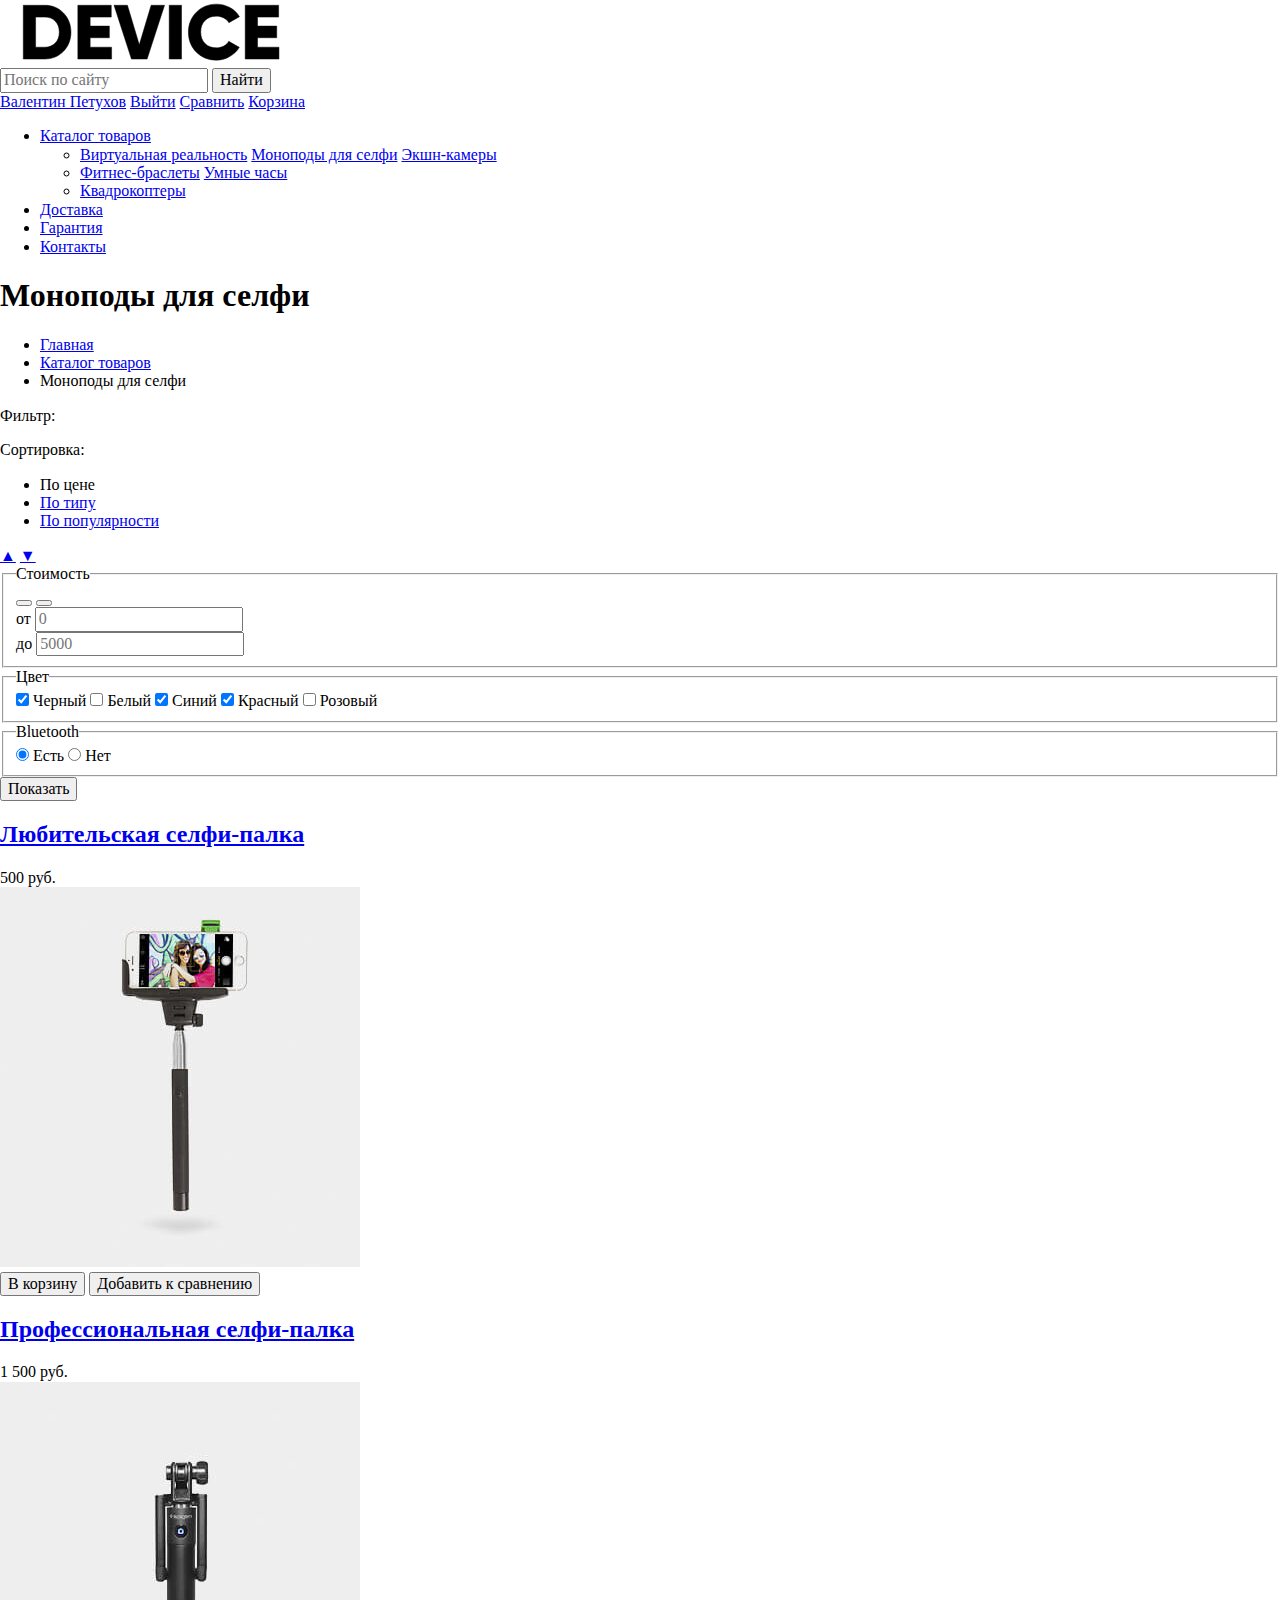
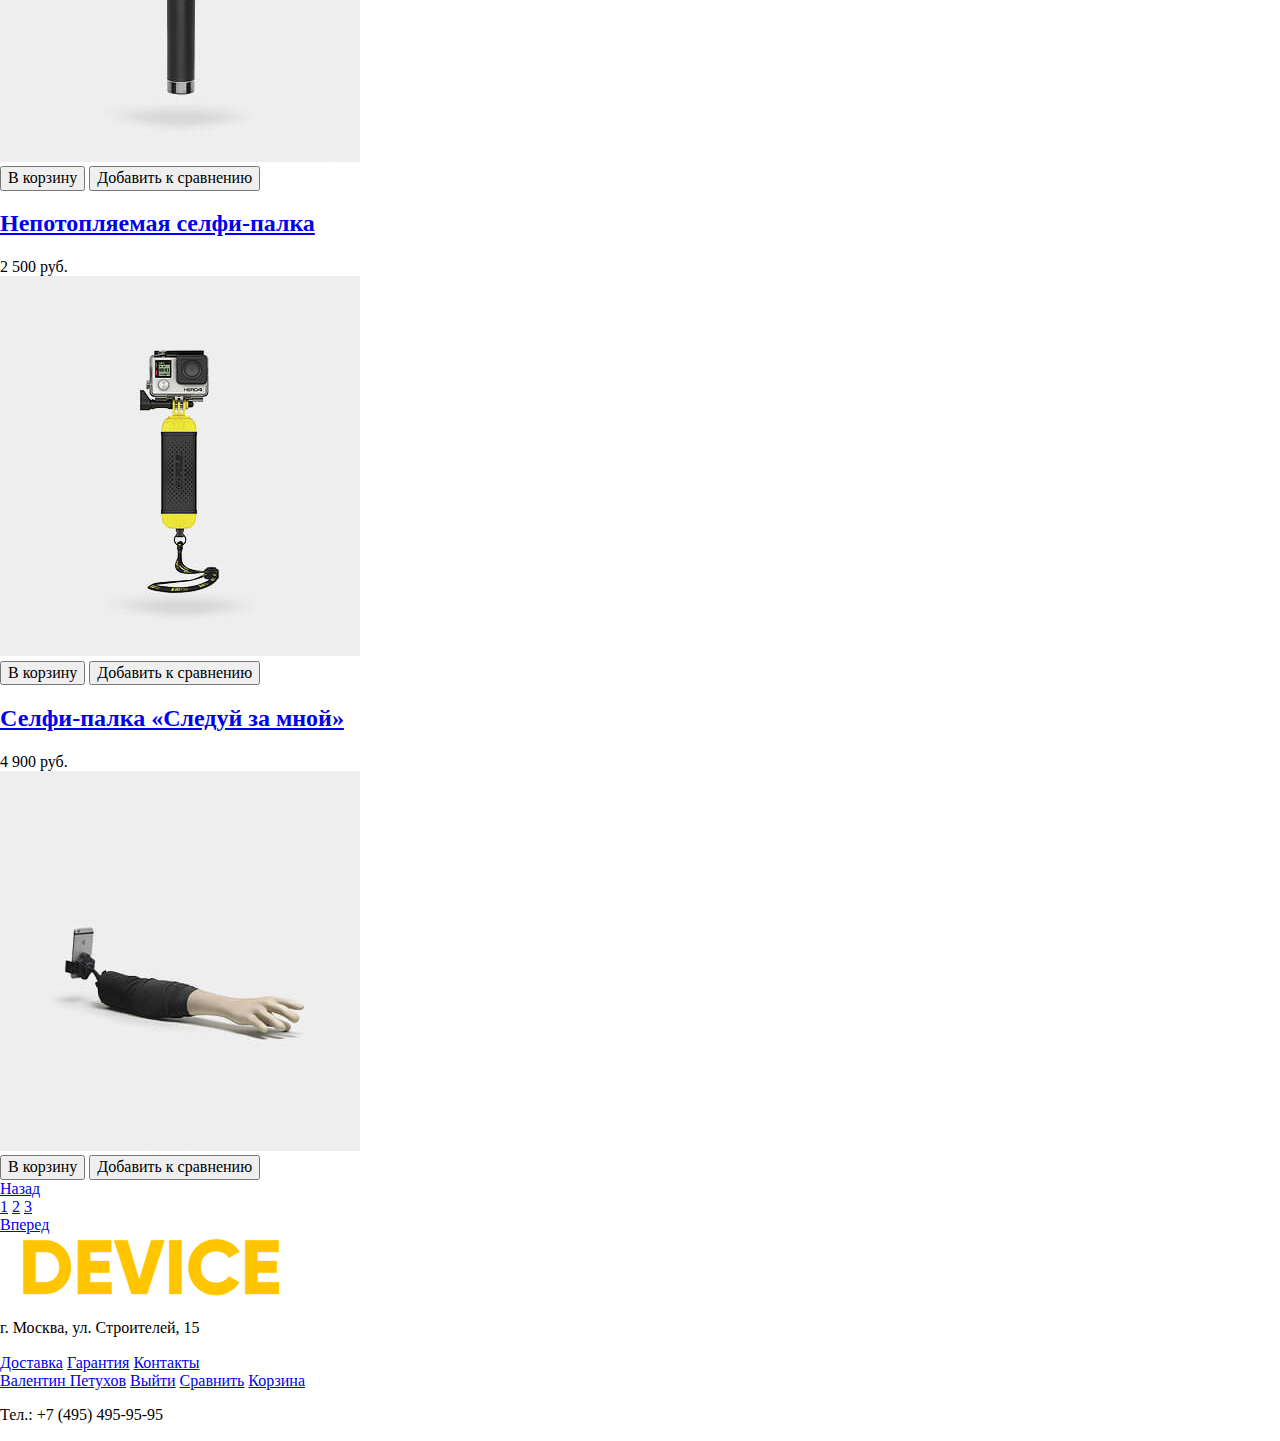
==== commit 3670fdad: "Правки по слайдеру и меню" ====
--- a/catalog.html
+++ b/catalog.html
@@ -6,8 +6,8 @@
   <title>HTML Academy: Девайс | Каталог | Моноподы для селфи</title>
 
   <meta name="format-detection" content="telephone=no">
-  <link rel="stylesheet" href="css/normalize.css">
-  <link rel="stylesheet" href="css/style-min.css">
+  <link rel="stylesheet" href="css/normalize-min.css">
+  <link rel="stylesheet" href="style-min.css">
 </head>
 
 <body>
@@ -181,8 +181,8 @@
             <div class="product-block">
               <img class="product-img" src="img/item-1.jpg" width="360" height="380" alt="Любительская палка для селфи">
               <div class="product-links">
-                <a class="product-link" href="basket.html">В корзину</a>
-                <a class="product-link" href="compare.html">Добавить к сравнению</a>
+                <button class="product-link" type="button">В корзину</button>
+                <button class="product-link" type="button">Добавить к сравнению</button>
               </div>
             </div>
           </article>
@@ -195,8 +195,8 @@
             <div class="product-block">
               <img class="product-img" src="img/item-2.jpg" width="360" height="380" alt="Профессиональная палка для селфи">
               <div class="product-links">
-                <a class="product-link" href="basket.html">В корзину</a>
-                <a class="product-link" href="compare.html">Добавить к сравнению</a>
+                <button class="product-link" type="button">В корзину</button>
+                <button class="product-link" type="button">Добавить к сравнению</button>
               </div>
             </div>
           </article>
@@ -209,8 +209,8 @@
             <div class="product-block">
               <img class="product-img" src="img/item-3.jpg" width="360" height="380" alt="Непотопляемая палка для селфи">
               <div class="product-links">
-                <a class="product-link" href="basket.html">В корзину</a>
-                <a class="product-link" href="compare.html">Добавить к сравнению</a>
+                <button class="product-link" type="button">В корзину</button>
+                <button class="product-link" type="button">Добавить к сравнению</button>
               </div>
             </div>
           </article>
@@ -223,8 +223,8 @@
             <div class="product-block product-block--label-new">
               <img class="product-img" src="img/item-4.jpg" width="360" height="380" alt="Палка для селфи &quot;Следуй за мной&quot;">
               <div class="product-links">
-                <a class="product-link" href="basket.html">В корзину</a>
-                <a class="product-link" href="compare.html">Добавить к сравнению</a>
+                <button class="product-link" type="button">В корзину</button>
+                <button class="product-link" type="button">Добавить к сравнению</button>
               </div>
             </div>
           </article>
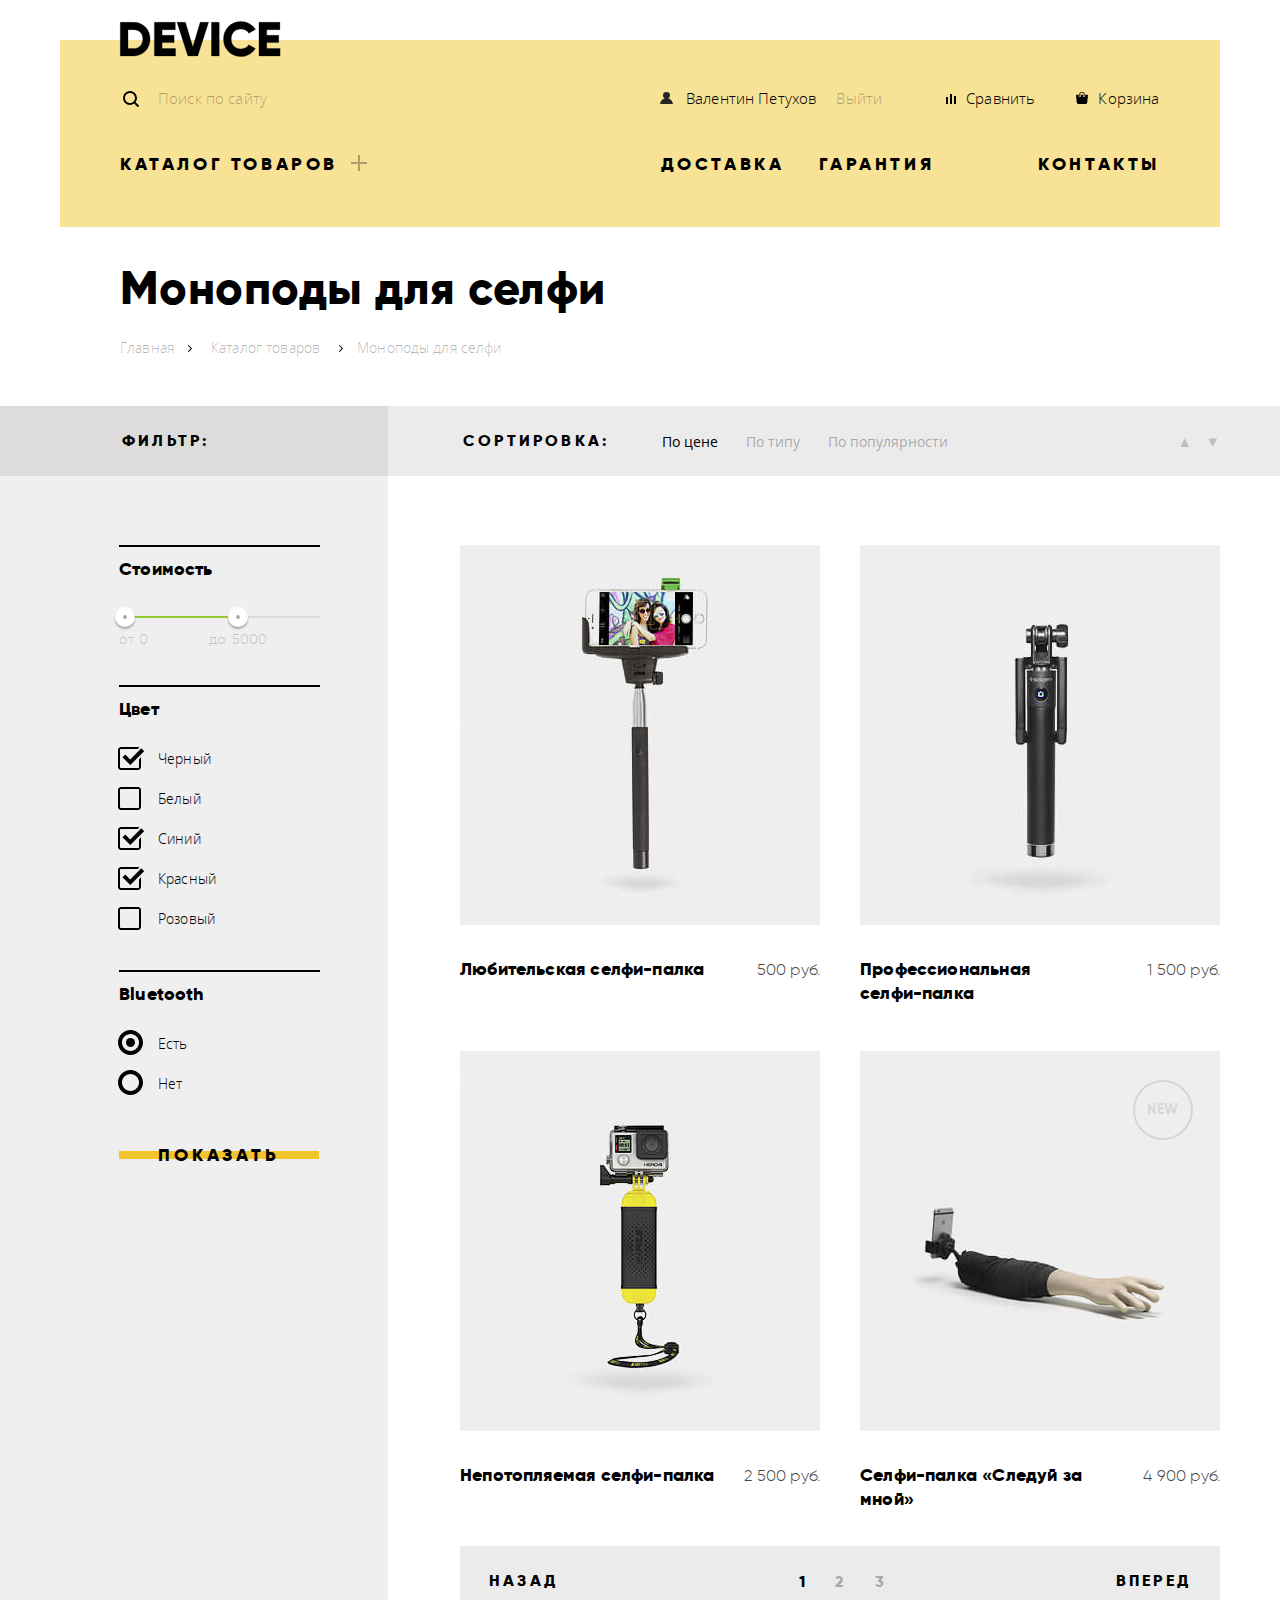
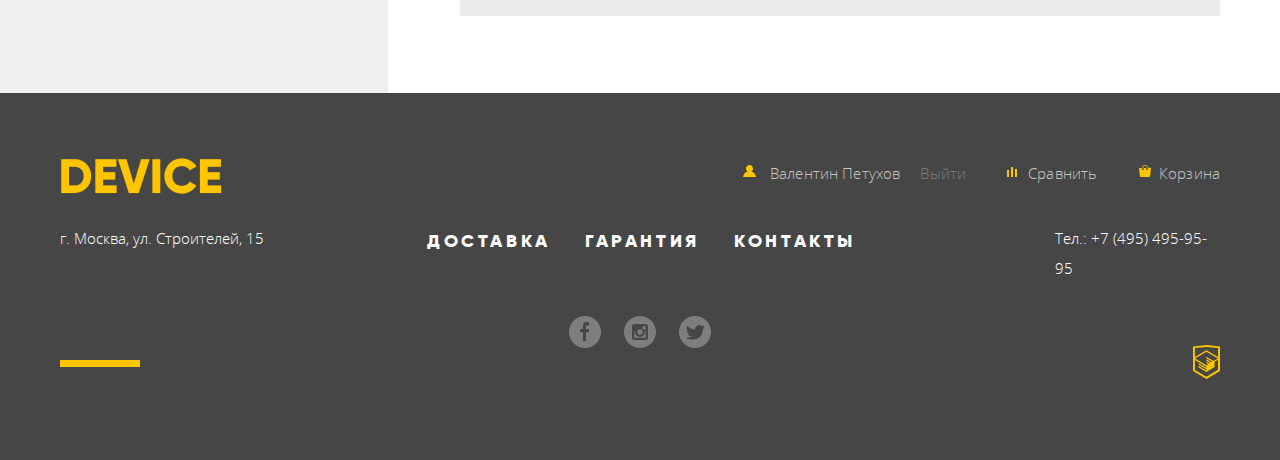
==== commit fe8f8f08: "Мелочь)" ====
--- a/catalog.html
+++ b/catalog.html
@@ -7,7 +7,7 @@
 
   <meta name="format-detection" content="telephone=no">
   <link rel="stylesheet" href="css/normalize-min.css">
-  <link rel="stylesheet" href="style-min.css">
+  <link rel="stylesheet" href="css/style-min.css">
 </head>
 
 <body>
@@ -243,7 +243,7 @@
           </div>
         </div>
         </div>
-        
+
       </div>
     </div>
   </main>
@@ -288,4 +288,4 @@
 
 </body>
 
-</html>+</html>
--- a/css/style-min.css
+++ b/css/style-min.css
@@ -0,0 +1 @@
+@font-face{font-weight:800;font-family:"gilroyextrabold";font-style:normal;font-display:swap;src:url("../fonts/gilroyextrabold.woff2") format("woff2"),url("../fonts/gilroyextrabold.woff") format("woff")}@font-face{font-weight:300;font-family:"gilroylight";font-style:normal;font-display:swap;src:url("../fonts/gilroylight.woff2") format("woff2"),url("../fonts/gilroylight.woff") format("woff")}@font-face{font-weight:400;font-family:"opensans";font-style:normal;font-display:swap;src:url("../fonts/opensans.woff2") format("woff2"),url("../fonts/opensans.woff") format("woff")}@font-face{font-weight:300;font-family:"opensanslight";font-style:normal;font-display:swap;src:url("../fonts/opensanslight.woff2") format("woff2"),url("../fonts/opensanslight.woff") format("woff")}html{height:100%}body{position:relative;-webkit-box-sizing:border-box;box-sizing:border-box;min-width:1200px;height:100%;margin:0 auto;font-size:16px;line-height:1.6;font-family:"opensans","arial","helvetica",sans-serif;color:#111;word-wrap:break-word}img{max-width:100%;height:auto}iframe{border:none}.visually-hidden,.visually-hidden:not(:focus):not(:active){position:absolute;width:1px;height:1px;margin:-1px;clip:rect(0 0 0 0)}.hidden{display:none}.page-header{display:block;-webkit-box-sizing:border-box;box-sizing:border-box;width:1160px;margin:0 auto;padding:40px 60px 0;background-image:linear-gradient(to bottom,#fff 0,#fff 40px,#f7e296 0,#f7e296)}.page-header__wrapper{position:relative;padding-top:33px}.logo{position:absolute;top:-21px;left:-3px;width:165px;height:40px}.logo a{-webkit-transition:all 0.3s;transition:all 0.3s}.logo--footer{top:-2px;left:-2px}.logo [href="index.html"]:hover{opacity:0.6}.logo [href="index.html"]:active{opacity:0.3}.page-header__topline{display:-webkit-box;display:-ms-flexbox;display:flex;flex-wrap:wrap;width:100%;margin-bottom:29px;-ms-flex-wrap:wrap}.search-form{position:relative;width:50%;font-weight:300;font-size:15px;font-family:"opensanslight","arial","helvetica",sans-serif}.search-form__label{position:absolute;top:18px;left:3px;display:block;width:16px;height:16px;background-image:url("../img/search.svg");cursor:pointer}.search-form__input{-webkit-box-sizing:border-box;box-sizing:border-box;width:355px;height:50px;padding:0 36px;font-weight:300;line-height:2;letter-spacing:0.01em;background-color:transparent;border:2px solid transparent;-webkit-transition:all 0.3s;transition:all 0.3s}.search-form__input::-webkit-input-placeholder{color:rgba(0,0,0,0.3);-webkit-transition:all 0.3s;transition:all 0.3s}.search-form__input:-ms-input-placeholder{color:rgba(0,0,0,0.3)}.search-form__input::placeholder{color:rgba(0,0,0,0.3)}.search-form__input:hover::-webkit-input-placeholder{color:rgba(0,0,0,0.6)}.search-form__input:hover:-ms-input-placeholder{color:rgba(0,0,0,0.6)}.search-form__input:hover::placeholder{color:rgba(0,0,0,0.6)}.search-form__input:focus{border-bottom:2px solid #000;outline:0}.search-form__input:focus::-webkit-input-placeholder{color:rgba(0,0,0,1)}.search-form__input:focus:-ms-input-placeholder{color:rgba(0,0,0,1)}.search-form__input:focus::placeholder{color:rgba(0,0,0,1)}.search-form__input:focus + .search-form__btn{visibility:visible;cursor:pointer;opacity:1}.search-form__btn{-webkit-box-sizing:border-box;box-sizing:border-box;width:85px;height:49px;margin-left:-6px;font-weight:300;color:#000;background-color:#f7e296;border:2px solid #000;visibility:hidden;cursor:default;opacity:0;-webkit-transition:all 0.3s;transition:all 0.3s}.search-form__btn:hover,.search-form__btn:focus{color:#fff;background-color:#000;visibility:visible;opacity:1}.search-form__btn:active{color:rgba(255,255,255,0.3);background-color:#000}.user-nav{display:-webkit-box;display:-ms-flexbox;display:flex;flex-wrap:wrap;justify-content:space-between;-webkit-box-sizing:border-box;box-sizing:border-box;width:50%;padding-top:10px;padding-left:46px;font-weight:300;font-size:15px;line-height:2;font-family:"opensanslight","arial","helvetica",sans-serif;letter-spacing:0.01em;-webkit-box-pack:justify;-ms-flex-pack:justify;-ms-flex-wrap:wrap}.user-nav a{position:relative;color:#000;text-decoration:none;-webkit-transition:all 0.3s;transition:all 0.3s}.user-nav a:hover{opacity:0.6}.user-nav a:active{opacity:0.3}.user-nav__link{margin-right:175px}.user-nav__link::before{content:"";position:absolute;top:9px;left:-26px;width:13px;height:12px;padding-right:15px;background-image:url("../img/user.svg");background-repeat:no-repeat}.user-nav__compare::before{content:"";position:absolute;top:11px;left:-20px;display:inline-block;width:10px;height:10px;background-image:url("../img/compare.svg");background-repeat:no-repeat}.user-nav__basket::before{content:"";position:absolute;top:9px;left:-22px;display:inline-block;width:12px;height:12px;background-image:url("../img/cart.svg");background-repeat:no-repeat}.main-menu{width:100%}.main-menu__list{display:-webkit-box;display:-ms-flexbox;display:flex;flex-wrap:wrap;width:1040px;margin:0;padding:0;list-style:none;-ms-flex-wrap:wrap}.main-menu__item{-webkit-box-sizing:border-box;box-sizing:border-box}.main-menu__item > a{font-size:18px;line-height:24px;font-family:"gilroyextrabold","arial","helvetica",sans-serif;color:#000;text-transform:uppercase;text-decoration:none;letter-spacing:0.2em;-webkit-transition:all 0.3s;transition:all 0.3s}.main-menu__item > a:hover{color:rgba(0,0,0,0.6)}.main-menu__item > a:active{color:rgba(0,0,0,0.3)}.main-menu__item:first-child{position:relative;width:520px;margin-right:auto}.main-menu__item:first-child a{position:relative;padding-right:29px}.main-menu__item:first-child > a::after{content:"";position:absolute;top:2px;right:0;display:inline-block;width:16px;height:16px;background-image:url("../img/plus.png");background-repeat:no-repeat}.main-menu__item:nth-child(2){margin-right:35px}.main-menu__item:nth-child(3){margin-right:104px}.main-menu__item:last-child{margin-right:0}.main-menu__dropdown{position:absolute;top:20px;left:-60px;z-index:2;display:-webkit-box;display:-ms-flexbox;display:flex;-webkit-box-sizing:border-box;box-sizing:border-box;width:1160px;padding:27px 0 32px 61px;overflow-y:auto;list-style:none;background-color:#f7e296;visibility:hidden;opacity:0;-webkit-transition:opacity 0.3s,visibility 0.3s linear 0.3s;transition:opacity 0.3s,visibility 0.3s linear 0.3s;-webkit-transition-delay:0.1s;transition-delay:0.1s}.main-menu__dropdown:hover,.main-menu__dropdown:focus{visibility:visible;opacity:1}.main-menu__item:first-child a:hover + .main-menu__dropdown,.main-menu__item:first-child a:focus + .main-menu__dropdown{visibility:visible;opacity:1}.main-menu__dropdown a{font-weight:300;font-size:15px;line-height:2.4;font-family:"opensanslight","arial","helvetica",sans-serif;color:#000;text-decoration:none;letter-spacing:0.01em;-webkit-transition:all 0.3s;transition:all 0.3s}.main-menu__dropdown a:hover{color:rgba(0,0,0,0.6)}.main-menu__dropdown a:active{color:rgba(0,0,0,0.3)}.main-menu__dropdown-item{display:-webkit-box;display:-ms-flexbox;display:flex;-ms-flex-direction:column;flex-direction:column;-webkit-box-direction:normal;-webkit-box-orient:vertical}.promo{display:block;-webkit-box-sizing:border-box;box-sizing:border-box;width:1160px;margin:0 auto;padding:26px 20px 99px;background-image:linear-gradient(to bottom,#f7e296 0,#f7e296 162px,#fff 0,#fff)}.promo__inner{display:block;width:1040px;margin:0 auto}.promo__slider-wrap{position:relative;display:block;width:100%;margin:auto}.promo__slider-wrap::before{content:"";position:absolute;top:62px;left:540px;display:block;width:100px;height:7px;background-color:#fff}.promo__slider-wrap input[type="radio"]{visibility:hidden}.promo-paginator{position:absolute;right:-38px;bottom:156px;z-index:2;width:200px;height:10px;margin:0 0 0 -100px;text-align:center}.promo-paginator label{position:relative;display:inline-block;-webkit-box-sizing:border-box;box-sizing:border-box;width:12px;height:12px;margin:0 8px;vertical-align:top;border:1px solid #000;border-radius:50%;cursor:pointer}.promo__slider-wrap input[type="radio"].promo__button-1:checked ~ .promo-paginator > label[for="promo-button-1"]::before{content:"";position:absolute;top:0;right:0;bottom:0;left:0;display:block;width:4px;height:4px;margin:auto;border:1px solid #000;border-radius:50%}.promo__slider-wrap input[type="radio"].promo__button-2:checked ~ .promo-paginator > label[for="promo-button-2"]::before{content:"";position:absolute;top:0;right:0;bottom:0;left:0;display:block;width:4px;height:4px;margin:auto;border:1px solid #000;border-radius:50%}.promo__slider-wrap input[type="radio"].promo__button-3:checked ~ .promo-paginator > label[for="promo-button-3"]::before{content:"";position:absolute;top:0;right:0;bottom:0;left:0;display:block;width:4px;height:4px;margin:auto;border:1px solid #000;border-radius:50%}.promo__slider-wrap input[type="radio"].promo__button-1:checked ~ .promo__slider > ul{left:0}.promo__slider-wrap input[type="radio"].promo__button-2:checked ~ .promo__slider > ul{left:-100%}.promo__slider-wrap input[type="radio"].promo__button-3:checked ~ .promo__slider > ul{left:-200%}.promo__slider{position:relative;overflow-x:hidden}.promo__slider ul{position:relative;z-index:1;display:-webkit-box;display:-ms-flexbox;display:flex;width:500%;margin:0;padding:0;list-style:none}.promo__slide{display:-webkit-box;display:-ms-flexbox;display:flex;-webkit-box-sizing:border-box;box-sizing:border-box;width:1040px}.promo__slide:not(:last-child) .promo__img{margin-left:30px}.promo__img,.promo__info{width:50%}.promo__info{margin-left:10px}.promo__info-slogan{position:relative;z-index:5;margin-top:80px;margin-bottom:19px;font-weight:800;font-size:47px;line-height:1.191489361702128;font-family:"gilroyextrabold","arial","helvetica",sans-serif;letter-spacing:0.01em}.promo__info-slogan::before{position:absolute;top:0;left:0;z-index:-1;display:block;font-size:179px;color:#fff}.promo__info-slogan span{display:block}.promo__slide:first-child .promo__info-slogan::before{content:"01";top:-112px;left:326px}.promo__slide:nth-child(2) .promo__info-slogan::before{content:"02";top:-112px;left:299px}.promo__slide:last-child .promo__info-slogan::before{content:"03";top:-112px;left:308px}.promo__info-text{margin-bottom:43px;font-weight:300;font-size:15px;line-height:2;font-family:"opensanslight","arial","helvetica",sans-serif;color:#464646;letter-spacing:0.01em}.promo__info-text span{display:block}.promo__info-link{position:relative;display:-webkit-box;display:-ms-flexbox;display:flex;justify-content:center;align-items:center;width:220px;margin-bottom:46px;padding:8px 3px;font-size:18px;line-height:1.333333333333333;font-family:"gilroyextrabold","arial","helvetica",sans-serif;text-align:center;color:#000;text-transform:uppercase;text-decoration:none;letter-spacing:0.2em;-webkit-box-align:center;-webkit-box-pack:center;-ms-flex-align:center;-ms-flex-pack:center}.promo__info-link::before{content:"";position:absolute;top:38%;left:0;z-index:-1;display:block;width:220px;height:8px;background-color:#f0c52e;-webkit-transition:all 0.3s;transition:all 0.3s}.promo__info-link:hover::before{top:0;height:100%}.promo__info-link:active{color:rgba(0,0,0,0.3)}.promo__info-param{display:-webkit-box;display:-ms-flexbox;display:flex;-ms-flex-direction:column;flex-direction:column;font-weight:300;font-size:13px;line-height:1.538461538461538;font-family:"opensanslight","arial","helvetica",sans-serif;letter-spacing:0.01em;-webkit-box-direction:normal;-webkit-box-orient:vertical}.promo__info-param tr{display:-webkit-box;display:-ms-flexbox;display:flex}.promo__info-param td{width:160px;padding:4px 0 0 0}.promo__info-param thead{display:table-footer-group;-ms-flex-order:1;order:1;color:#464646;-webkit-box-ordinal-group:2}.promo__info-param tbody{-ms-flex-order:0;order:0;-webkit-box-ordinal-group:1}.promo__info-param tbody td{font-weight:300;font-size:36px;line-height:1.333333333333333;font-family:"gilroylight","arial","helvetica",sans-serif;color:#000;letter-spacing:0.01em}.promo__info-param td:nth-child(2){width:140px}.assortment{display:-webkit-box;display:-ms-flexbox;display:flex;flex-wrap:wrap;justify-content:space-between;-webkit-box-sizing:border-box;box-sizing:border-box;width:1160px;margin:0 auto 81px;-webkit-box-pack:justify;-ms-flex-pack:justify;-ms-flex-wrap:wrap}.assortment__link{position:relative;display:-webkit-box;display:-ms-flexbox;display:flex;-ms-flex-direction:column;flex-direction:column;justify-content:flex-start;align-items:center;width:160px;font-weight:800;font-size:18px;line-height:1.333333333333333;font-family:"gilroyextrabold","arial","helvetica",sans-serif;color:#000;text-decoration:none;letter-spacing:0.01em;-webkit-transition:all 0.3s;transition:all 0.3s;-webkit-box-align:center;-webkit-box-direction:normal;-webkit-box-orient:vertical;-webkit-box-pack:start;-ms-flex-align:center;-ms-flex-pack:start}.assortment__link-img{background-color:#f7e296;-webkit-transition:all 0.3s;transition:all 0.3s}.assortment__link span{display:-webkit-box;display:-ms-flexbox;display:flex;-webkit-box-sizing:border-box;box-sizing:border-box;width:160px;padding-top:33px;-webkit-transition:all 0.3s;transition:all 0.3s}.assortment__link:nth-child(2) span{padding-right:33px}.assortment__link:hover .assortment__link-img{background-color:#f0c52e}.assortment__link:active svg,.assortment__link:focus svg{background-color:#f0c52e;fill:rgba(54,54,54,0.3)}.assortment__link-img:active,.assortment__link-img:focus{background-color:#f0c52e;fill:rgba(54,54,54,0.3)}.assortment__link:active span,.assortment__link:focus span{opacity:0.3}.assortment__link span:active,.assortment__link span:focus{opacity:0.3}.assortment__link-img:active + span,.assortment__link-img:focus + span{opacity:0.3}.feature{display:block;-webkit-box-sizing:border-box;box-sizing:border-box;margin:0 auto 94px auto;padding-bottom:69px;background-image:linear-gradient(to bottom,#fff 0,#fff 100px,#e5e5e5 0,#e5e5e5)}.feature__inner{display:block;width:1160px;margin:0 auto}.feature__slider-wrap{position:relative;display:-webkit-box;display:-ms-flexbox;display:flex;width:100%;margin:auto}.feature__slider-wrap input[type="radio"]{visibility:hidden}.feature-paginator{z-index:5;display:-webkit-box;display:-ms-flexbox;display:flex;-ms-flex-direction:column;flex-direction:column;justify-content:center;-webkit-box-sizing:border-box;box-sizing:border-box;width:284px;margin-right:117px;padding:80px 0 71px;font-weight:800;font-size:18px;line-height:1.333333333333333;font-family:"gilroyextrabold","arial","helvetica",sans-serif;text-transform:uppercase;letter-spacing:0.2em;border-right:7px solid #000;-webkit-box-direction:normal;-webkit-box-orient:vertical;-webkit-box-pack:center;-ms-flex-pack:center}.feature-paginator label{position:relative;display:-webkit-box;display:-ms-flexbox;display:flex;justify-content:center;align-items:center;-webkit-box-sizing:border-box;box-sizing:border-box;width:160px;margin-bottom:24px;padding:8px 3px;text-align:center;color:#000;cursor:pointer;-webkit-box-align:center;-webkit-box-pack:center;-ms-flex-align:center;-ms-flex-pack:center}.feature-paginator label::before{content:"";position:absolute;top:39%;left:0;z-index:-1;display:block;width:100%;height:8px;background-color:#f0c52e;-webkit-transition:all 0.3s;transition:all 0.3s}.feature-paginator label:hover::before,.feature-paginator label:focus::before{top:0;height:100%}.feature-paginator label:last-child{margin-bottom:0}.feature__slider-wrap input[type="radio"].feature__button-1:checked ~ .feature-paginator > label[for="feature-button-1"]{color:#f7e184}.feature__slider-wrap input[type="radio"].feature__button-2:checked ~ .feature-paginator > label[for="feature-button-2"]{color:#f7e184}.feature__slider-wrap input[type="radio"].feature__button-3:checked ~ .feature-paginator > label[for="feature-button-3"]{color:#f7e184}.feature__slider-wrap input[type="radio"].feature__button-1:checked ~ .feature-paginator > label[for="feature-button-1"]::before{content:"";position:absolute;top:0;left:0;display:block;width:284px;height:100%;margin:auto;color:#f0c52e;background-color:#000}.feature__slider-wrap input[type="radio"].feature__button-2:checked ~ .feature-paginator > label[for="feature-button-2"]::before{content:"";position:absolute;top:0;left:0;display:block;width:284px;height:100%;margin:auto;color:#f0c52e;background-color:#000}.feature__slider-wrap input[type="radio"].feature__button-3:checked ~ .feature-paginator > label[for="feature-button-3"]::before{content:"";position:absolute;top:0;left:0;display:block;width:284px;height:100%;margin:auto;color:#f0c52e;background-color:#000}.feature__slider-wrap input[type="radio"].feature__button-1:checked ~ .feature__slider > ul{left:0}.feature__slider-wrap input[type="radio"].feature__button-2:checked ~ .feature__slider > ul{left:-100%}.feature__slider-wrap input[type="radio"].feature__button-3:checked ~ .feature__slider > ul{left:-200%}.feature__slider{position:relative;display:block;-webkit-box-sizing:border-box;box-sizing:border-box;width:700px;overflow-x:hidden;overflow-y:hidden}.feature__slider ul{position:relative;display:-webkit-box;display:-ms-flexbox;display:flex;-webkit-box-sizing:border-box;box-sizing:border-box;width:500%;margin:0;padding:0;list-style:none}.feature__slide{position:relative;display:-webkit-box;display:-ms-flexbox;display:flex;-ms-flex-direction:column;flex-direction:column;width:700px;padding:73px 0 70px;overflow-x:hidden;overflow-y:auto;-webkit-box-direction:normal;-webkit-box-orient:vertical}.feature__slide::after{content:"";position:absolute;top:67px;right:-25px;display:block;width:200px;height:200px;background-repeat:no-repeat;background-position:center center}.feature__slide:first-child::after{background-image:url("../img/delivery.svg")}.feature__slide:nth-child(2)::after{right:-13px;background-image:url("../img/warranty.svg")}.feature__slide:last-child::after{right:-13px;background-image:url("../img/credit.svg")}.feature__slide-title{margin-top:0;margin-bottom:31px;font-weight:800;font-size:47px;line-height:1.021276595744681;font-family:"gilroyextrabold","arial","helvetica",sans-serif;color:#000;letter-spacing:0.01em}.feature__slide-text{width:430px;margin:0;font-weight:300;font-size:15px;line-height:2;font-family:"opensanslight","arial","helvetica",sans-serif;color:#464646;letter-spacing:0.01em}.partners{display:-webkit-box;display:-ms-flexbox;display:flex;flex-wrap:wrap;justify-content:space-between;width:1160px;margin:0 auto 138px auto;-webkit-box-pack:justify;-ms-flex-pack:justify;-ms-flex-wrap:wrap}.partners__link{position:relative;display:inline-block;margin-right:35px}.partners__link:last-child{margin-right:0}.partners__link:hover img{opacity:0;-webkit-transition:all 0.3s;transition:all 0.3s}.partners__link:hover::before{content:"";position:absolute;top:0;left:0;width:100%;height:100%}.partners__link:first-child::before{background-image:url("../img/logo-dji@color.jpg")}.partners__link:nth-child(2)::before{background-image:url("../img/logo-sp@color.jpg")}.partners__link:nth-child(3)::before{background-image:url("../img/logo-gopro@color.jpg")}.partners__link:last-child::before{background-image:url("../img/logo-vive@color.jpg")}.company-info{display:-webkit-box;display:-ms-flexbox;display:flex;width:1160px;margin:0 auto;padding-bottom:81px}.about,.contacts{width:50%}.about__title,.contacts__title{position:relative;margin-top:0;margin-bottom:43px;font-weight:800;font-size:47px;line-height:1.021276595744681;font-family:"gilroyextrabold","arial","helvetica",sans-serif;color:#000;letter-spacing:0.01em}.about__title::before,.contacts__title::before{content:"";position:absolute;top:-52px;left:0;width:80px;height:7px;background-color:#000}.contacts__title::before{left:3px}.about__text,.contacts__text{font-weight:300;font-size:15px;line-height:2;font-family:"opensanslight","arial","helvetica",sans-serif;color:#464646;letter-spacing:0.1px}.about__text:first-of-type{width:425px;margin-bottom:30px}.about__text:last-of-type{width:465px;margin-bottom:66px;letter-spacing:-0.2px}.about ul{margin-bottom:54px;padding:0;list-style:none;font-weight:800;font-size:16px;line-height:2.5;font-family:"gilroyextrabold","arial","helvetica",sans-serif;color:#000;letter-spacing:0}.about ul li{position:relative;padding-left:36px}.about ul li::before{content:"";position:absolute;top:16px;left:1px;display:inline-block;-webkit-box-sizing:border-box;box-sizing:border-box;width:8px;height:8px;border:2px solid #e5e5e5;border-radius:50%}.contacts{padding-left:35px}.contacts__text{width:515px;margin-bottom:39px}.contacts__map{display:block;margin-bottom:63px;padding-left:3px}.about__link,.contacts__link{position:relative;display:-webkit-box;display:-ms-flexbox;display:flex;justify-content:center;align-items:center;width:260px;padding:8px 2px;font-weight:800;font-size:18px;line-height:1.333333333333333;font-family:"gilroyextrabold","arial","helvetica",sans-serif;text-align:center;color:#000;text-transform:uppercase;text-decoration:none;letter-spacing:0.2em;-webkit-box-align:center;-webkit-box-pack:center;-ms-flex-align:center;-ms-flex-pack:center}.contacts__link{margin-left:3px}.about__link::after,.contacts__link::after{content:"";position:absolute;top:39%;left:-2px;z-index:-1;display:block;width:100%;height:8px;background-color:#f0c52e;-webkit-transition:all 0.3s;transition:all 0.3s}.about__link:hover::after,.contacts__link:hover::after,.about__link:focus::after,.contacts__link:focus::after{top:0;height:100%}.about__link:active,.contacts__link:active{color:rgba(0,0,0,0.3)}.page-footer{display:block;width:100%;background-color:#464646}.page-footer__wrapper{position:relative;display:-webkit-box;display:-ms-flexbox;display:flex;justify-content:space-between;width:1160px;margin:0 auto;padding:65px 0 80px;-webkit-box-pack:justify;-ms-flex-pack:justify}.page-footer__wrapper::after{content:"";position:absolute;bottom:93px;left:0;display:block;width:80px;height:7px;background:#ffc600}.address{display:block;max-width:205px;padding-top:50px;font-weight:300;font-size:15px;line-height:2;font-family:"opensanslight","arial","helvetica",sans-serif;color:#fff;letter-spacing:0}.page-footer__block{position:relative;display:-webkit-box;display:-ms-flexbox;display:flex;-ms-flex-direction:column;flex-direction:column;-webkit-box-sizing:border-box;box-sizing:border-box;-webkit-box-direction:normal;-webkit-box-orient:vertical}.page-footer__block:first-child{width:360px}.page-footer__block:nth-child(2){width:440px;padding:71px 4px 0 7px;font-weight:800;font-size:18px;font-family:"gilroyextrabold","arial","helvetica",sans-serif;text-transform:uppercase}.page-footer__block:last-child{width:360px;padding-left:62px}.page-footer__links{display:-webkit-box;display:-ms-flexbox;display:flex;flex-wrap:wrap;justify-content:space-between;margin-bottom:63px;-webkit-box-pack:justify;-ms-flex-pack:justify;-ms-flex-wrap:wrap}.page-footer__link{line-height:1.333333333333333;color:#fff;text-decoration:none;letter-spacing:0.2em;-webkit-transition:all 0.3s;transition:all 0.3s}.page-footer__link:hover,.page-footer__link:focus{opacity:0.6}.page-footer__link:active{opacity:0.3}.page-footer__link:last-child{margin-right:0}.social{display:-webkit-box;display:-ms-flexbox;display:flex;flex-wrap:wrap;justify-content:center;max-width:425px;-webkit-box-pack:center;-ms-flex-pack:center;-ms-flex-wrap:wrap}.social a{display:block;width:32px;height:32px;opacity:0.3;-webkit-transition:all 0.3s;transition:all 0.3s}.social a:hover,.social a:focus{opacity:0.6}.social a:active{opacity:0.1}.social a:first-child{background-image:url("../img/facebook.svg")}.social a:nth-child(2){margin:0 23px;background-image:url("../img/instagram.svg")}.social a:last-child{background-image:url("../img/twitter.svg")}.user-nav--footer{justify-content:flex-start;width:100%;max-width:325px;margin-bottom:20px;padding:0;-webkit-box-pack:start;-ms-flex-pack:start}.user-nav--footer-catalog{position:absolute;top:0;right:0;width:900px;max-width:900px;padding-left:450px}.user-nav--footer-catalog .user-nav__link--footer{margin-right:20px}.user-nav--footer-catalog .user-nav__exit--footer{margin-right:62px;color:rgba(255,255,255,0.3)}.user-nav--footer-catalog .user-nav__basket--footer{margin-left:auto}.user-nav--footer a{color:rgba(255,255,255,0.7)}.user-nav--footer a:hover,.user-nav--footer a:focus{color:#fff;opacity:1}.user-nav--footer a:active{color:rgba(255,255,255,0.3);opacity:1}.user-nav__link--footer{margin-right:64px}.user-nav__link--footer::before{top:7px;left:-27px;background-image:url("../img/user--footer.svg")}.user-nav__compare--footer{position:relative;margin-right:60px;margin-left:0}.user-nav__compare--footer::before{top:9px;left:-21px;background-image:url("../img/compare--footer.svg")}.user-nav__basket--footer::before{top:7px;left:-20px;background-image:url("../img/cart--footer.svg")}.tel{width:165px;margin-bottom:62px;margin-left:auto;font-weight:300;font-size:15px;line-height:2;font-family:"opensanslight","arial","helvetica",sans-serif;color:#fff;letter-spacing:0}.tel--catalog{padding-top:50px}.page-footer__block-link{display:block;width:27px;height:35px;margin-left:auto;background-image:url("../img/logo-html.svg");background-repeat:no-repeat;-webkit-transition:all 0.3s;transition:all 0.3s}.page-footer__block-link:hover,.page-footer__block-link:focus{opacity:0.6}.page-footer__block-link:active{opacity:0.3}@keyframes bounce{0%{transform:scale(0.1)}10%{transform:scale(0.2)}20%{transform:scale(0.3)}30%{transform:scale(0.4)}40%{transform:scale(0.5)}50%{transform:scale(0.6)}60%{transform:scale(0.7)}70%{transform:scale(0.8)}80%{transform:scale(0.9)}90%{transform:scale(0.95)}100%{transform:scale(1)}}@keyframes shake{0%,100%{transform:translatex(0)}10%,30%,50%,70%,90%{transform:translatex(-10px)}20%,40%,60%,80%{transform:translatex(10px)}}.map-popup-overlay,.form-popup-overlay{position:fixed;top:0;left:0;z-index:1000;width:100%;min-width:100%;height:100%;min-height:100%;overflow:auto;background-color:transparent}.popup-map,.popup-form{position:absolute;top:0;right:0;bottom:0;left:0;display:block;-webkit-box-sizing:border-box;box-sizing:border-box;width:960px;height:559px;margin:auto;background-color:#fff;-webkit-box-shadow:0 10px 20px rgba(0,0,0,0.2);box-shadow:0 10px 20px rgba(0,0,0,0.2);animation:bounce 0.3s}.popup-form{padding:75px 100px 65px}.popup-error{animation:shake 0.6s}.popup-form__group{margin:0;padding:0;border:none}.popup-form__group-wrapper{display:-webkit-box;display:-ms-flexbox;display:flex;justify-content:space-between;width:760px;-webkit-box-pack:justify;-ms-flex-pack:justify}.popup-form__user-name,.popup-form__user-email,.popup-form__user-text{display:-webkit-box;display:-ms-flexbox;display:flex;-ms-flex-direction:column;flex-direction:column;-webkit-box-direction:normal;-webkit-box-orient:vertical}.popup-form__user-text{width:100%}.popup-form__user-text textarea{height:105px;margin-bottom:45px;padding:20px;font-size:14px;line-height:18px;font-family:"opensans","arial","helvetica",sans-serif;color:rgba(70,70,70,0.4);background-color:#f2f2f2;border:none;resize:none}.popup-form__user-text textarea::-webkit-input-placeholder{font-size:14px;line-height:1.285714285714286;font-family:"opensans","arial","helvetica",sans-serif;color:rgba(70,70,70,0.4)}.popup-form__user-text textarea:-ms-input-placeholder{font-size:14px;line-height:1.285714285714286;font-family:"opensans","arial","helvetica",sans-serif;color:rgba(70,70,70,0.4)}.popup-form__user-text textarea::placeholder{font-size:14px;line-height:1.285714285714286;font-family:"opensans","arial","helvetica",sans-serif;color:rgba(70,70,70,0.4)}.popup-form__user-text textarea:hover{background-color:#eaeaea}.popup-form__user-text textarea:focus{outline:3px solid #f0c52e}.popup-form__label{margin-bottom:13px;font-weight:800;font-size:18px;line-height:1.333333333333333;font-family:"gilroyextrabold","aria","helvetica",sans-serif;color:#000;letter-spacing:0}.popup-form__input{-webkit-box-sizing:border-box;box-sizing:border-box;width:360px;margin-bottom:35px;padding:16px 20px;font-size:14px;line-height:18px;font-family:"opensans","arial","helvetica",sans-serif;color:rgba(70,70,70,0.4);background-color:#f2f2f2;border:none}.popup-form__input:hover{background-color:#eaeaea}.popup-form__input:focus{outline:3px solid #f0c52e}.popup-form__input::-webkit-input-placeholder{font-size:14px;line-height:1.285714285714286;font-family:"opensans","arial","helvetica",sans-serif;color:rgba(70,70,70,0.4)}.popup-form__input:-ms-input-placeholder{font-size:14px;line-height:1.285714285714286;font-family:"opensans","arial","helvetica",sans-serif;color:rgba(70,70,70,0.4)}.popup-form__input::placeholder{font-size:14px;line-height:1.285714285714286;font-family:"opensans","arial","helvetica",sans-serif;color:rgba(70,70,70,0.4)}.popup-form__btn{position:relative;z-index:1000;display:-webkit-box;display:-ms-flexbox;display:flex;justify-content:center;align-items:center;-webkit-box-sizing:border-box;box-sizing:border-box;width:200px;padding:10px 3px;font-size:18px;font-family:"gilroyextrabold","arial","helvetica",sans-serif;color:#000;text-transform:uppercase;text-decoration:none;letter-spacing:3.8px;background-color:transparent;border:none;cursor:pointer;-webkit-box-align:center;-webkit-box-pack:center;-ms-flex-align:center;-ms-flex-pack:center}.popup-form__btn::after{content:"";position:absolute;top:39%;left:0;z-index:-1;display:block;width:100%;height:8px;background-color:#f0c52e;-webkit-transition:all 0.3s;transition:all 0.3s}.popup-form__btn:hover::after,.popup-form__btn:focus::after{top:0;height:100%}.popup-form__btn:active{color:rgba(0,0,0,0.3)}.close-btn{position:absolute;top:22px;right:22px;z-index:1;display:block;width:55px;height:55px;background-color:rgba(240,197,46,0.5);border:none;border-radius:50%;outline:0;cursor:pointer}.close-btn:hover,.close-btn:focus{background-color:rgba(240,197,46,1)}.close-btn:active{background-color:rgba(240,197,46,0.3)}.close-btn:hover::before,.close-btn:focus::before{background-color:rgba(255,255,255,1);-webkit-transform:rotate(765deg);transform:rotate(765deg)}.close-btn:active::before{background-color:rgba(255,255,255,0.3)}.close-btn:hover::after,.close-btn:focus::after{background-color:rgba(255,255,255,1);-webkit-transform:rotate(680deg);transform:rotate(680deg)}.close-btn:active::after{background-color:rgba(255,255,255,0.3)}.close-btn::before,.close-btn::after{content:"";position:absolute;display:inline-block;width:35px;height:3px;background-color:rgba(255,255,255,0.5);-webkit-transition:all 0.5s;transition:all 0.5s}.close-btn::before{top:25px;left:10px;-webkit-transform:rotate(45deg);transform:rotate(45deg)}.close-btn::after{top:25px;left:10px;-webkit-transform:rotate(-45deg);transform:rotate(-45deg)}.page-header--catalog{padding-bottom:49px}.user-nav--catalog{justify-content:flex-start;-webkit-box-pack:start;-ms-flex-pack:start}.user-nav--catalog .user-nav__link{margin-right:20px}.user-nav--catalog .user-nav__exit{margin-right:84px;color:rgba(0,0,0,0.3)}.user-nav--catalog .user-nav__compare{margin-right:63px;margin-left:0}.category{-webkit-box-sizing:border-box;box-sizing:border-box;width:1160px;margin:0 auto 21px;padding:25px 60px}.category__title{margin-top:12px;margin-bottom:23px;font-weight:800;font-size:47px;line-height:1.021276595744681;font-family:"gilroyextrabold","arial","helvetica",sans-serif;color:#000;letter-spacing:0.01em}.breadcrumbs{margin:0;padding:0;list-style:none}.breadcrumbs li{display:inline-block}.breadcrumbs__link{position:relative;display:block;margin-right:8px;padding-right:25px;font-weight:300;font-size:14px;line-height:1.714285714285714;font-family:"opensanslight","arial","helvetica",sans-serif;color:rgba(0,0,0,0.3);text-decoration:none;letter-spacing:0.01em;-webkit-transition:all 0.3s;transition:all 0.3s}.breadcrumbs__link[href]:hover,.breadcrumbs__link[href]:focus{color:rgba(0,0,0,0.6)}.breadcrumbs__link[href]:active{color:rgba(0,0,0,0.1)}.breadcrumbs__link::after{content:"";position:absolute;top:9px;left:68px;width:4px;height:7px;color:#000;background-image:url("../img/nav-arrow.svg")}.breadcrumbs li:nth-child(2) a::after{left:128px}.breadcrumbs li:last-child a::after{display:none}.content-topline{background-image:-webkit-gradient(linear,left top,right top,from(#dcdcdc),color-stop(50%,#dcdcdc),color-stop(50%,#ebebeb),to(#ebebeb));background-image:linear-gradient(to right,#dcdcdc,#dcdcdc 50%,#ebebeb 50%,#ebebeb)}.content-topline__wrapper{display:-webkit-box;display:-ms-flexbox;display:flex;align-items:center;-webkit-box-sizing:border-box;box-sizing:border-box;width:1160px;margin:0 auto;-webkit-box-align:center;-ms-flex-align:center}.content-topline__block{display:-webkit-box;display:-ms-flexbox;display:flex;flex-wrap:wrap;align-items:center;-webkit-box-align:center;-ms-flex-align:center;-ms-flex-wrap:wrap}.content-topline__block:first-child{width:328px;background:transparent}.content-topline__block:last-child{width:832px;background-color:#ebebeb}.content-topline__wrapper p{font-weight:800;font-size:16px;line-height:1.5;font-family:"gilroyextrabold","arial","helvetica",sans-serif;color:#000;text-transform:uppercase;letter-spacing:0.2em}.content-topline__block > p{margin-right:177px;padding-left:62px}.sorter{display:-webkit-box;display:-ms-flexbox;display:flex;flex-wrap:wrap;align-items:center;padding:7px 0 7px 75px;background-color:#ebebeb;-webkit-box-align:center;-ms-flex-align:center;-ms-flex-wrap:wrap}.sorter__title{margin-right:53px}.sorter__list{display:-webkit-box;display:-ms-flexbox;display:flex;flex-wrap:wrap;margin:0;padding:0;overflow-y:auto;list-style:none;-ms-flex-wrap:wrap}.sorter__list-item{margin-right:28px}.sorter__list-item__link{font-size:14px;line-height:1.285714285714286;font-family:"opensans","arial","helvetica",sans-serif;color:rgba(0,0,0,0.3);text-decoration:none;letter-spacing:normal;-webkit-transition:all 0.3s;transition:all 0.3s}.sorter__list-item__link:hover,.sorter__list-item__link:focus{color:rgba(0,0,0,0.6)}.sorter__list-item__link:active{color:rgba(0,0,0,1)}.sorter__list-item__link--active{color:rgba(0,0,0,1)}.arrows{margin-left:auto}.arrows a{font-size:15px;color:rgba(0,0,0,0.2);text-decoration:none;-webkit-transition:all 0.3s;transition:all 0.3s}.arrows a:focus,.arrows a:hover{color:rgba(0,0,0,0.4)}.arrows a:active{color:rgba(0,0,0,1)}.arrow-up{margin-right:9px}.page-content__wrapper{width:1160px;margin:0 auto}.page-content{background-image:-webkit-gradient(linear,left top,right top,from(#efefef),color-stop(50%,#efefef),color-stop(50%,#fff),to(#fff));background-image:linear-gradient(to right,#efefef,#efefef 50%,#fff 50%,#fff)}.page-content__wrapper{display:-webkit-box;display:-ms-flexbox;display:flex}.filters{-webkit-box-sizing:border-box;box-sizing:border-box;width:328px}.form-filter{padding:69px 68px 0 59px}.form-filter__group{position:relative;display:-webkit-box;display:-ms-flexbox;display:flex;-ms-flex-direction:column;flex-direction:column;margin:0 0 34px;padding:69px 0 0;border-top:2px solid #000;border-right:none;border-bottom:none;border-left:none;-webkit-box-direction:normal;-webkit-box-orient:vertical}.form-filter__group-wrapper{position:relative;display:-webkit-box;display:-ms-flexbox;display:flex;-ms-flex-direction:column;flex-direction:column;-webkit-box-direction:normal;-webkit-box-orient:vertical}.form-filter__group:nth-child(2){margin-bottom:31px;padding-top:52px}.form-filter__group:nth-child(3){margin-bottom:31px;padding-top:52px}.form-filter legend{position:absolute;top:10px;left:0;font-weight:800;font-size:18px;line-height:1.333333333333333;font-family:"gilroyextrabold","arial","helvetica",sans-serif;color:#000;letter-spacing:0.01em}.form-filter__range{position:relative;-webkit-box-sizing:border-box;box-sizing:border-box;margin-bottom:9px}.form-filter__scale{height:2px;background-color:#dbdbdb}.form-filter__bar{width:54%;height:2px;background-color:#91c92f}.form-filter__range__toggle{position:absolute;top:50%;left:0;-webkit-box-sizing:content-box;box-sizing:content-box;width:4px;height:4px;padding:0;background-color:#ababab;border:8px solid #fff;border-radius:50%;-webkit-box-shadow:0 2px 2px rgba(0,0,0,0.3);box-shadow:0 2px 2px rgba(0,0,0,0.3);-webkit-transform:translatey(-50%);transform:translatey(-50%);cursor:pointer}.form-filter__range__toggle--min{left:-4px}.form-filter__range__toggle--max{left:54%}.form-filter__range__toggle:active,.form-filter__range__toggle:focus{width:5px;height:5px}.form-filter__interval{display:-webkit-box;display:-ms-flexbox;display:flex}.form-filter__interval-block{display:-webkit-box;display:-ms-flexbox;display:flex;align-items:center;-webkit-box-align:center;-ms-flex-align:center}.form-filter__interval-block:first-child input{margin-right:3px}.form-filter__interval label{font-weight:300;font-size:14px;line-height:24px;font-family:"gilroylight","arial","helvetica",sans-serif;color:rgba(0,0,0,0.2);letter-spacing:0.01em}.form-filter__interval input{-webkit-box-sizing:border-box;box-sizing:border-box;width:72px;padding:0 5px;font-weight:300;font-size:14px;line-height:24px;font-family:"gilroylight","arial","helvetica",sans-serif;color:#000;letter-spacing:0;background-color:transparent;border:none}.form-filter__interval input::-webkit-input-placeholder{color:rgba(0,0,0,0.2)}.form-filter__interval input:-ms-input-placeholder{color:rgba(0,0,0,0.2)}.form-filter__interval input::placeholder{color:rgba(0,0,0,0.2)}.form-filter__label-check,.form-filter__label-radio{position:relative;padding-left:39px;font-weight:300;font-size:14px;line-height:2.857142857142857;font-family:"opensanslight","arial","helvetica",sans-serif;color:#000;letter-spacing:0.01em;cursor:pointer;-webkit-transition:all 0.3s;transition:all 0.3s}.form-filter__label-check:hover,.form-filter__label-radio:hover{opacity:0.6}.form-filter__input-check + .form-filter__label-check::before{content:"";position:absolute;top:4px;left:-1px;width:30px;height:30px;background-image:url("../img/checkbox-off.svg");background-repeat:no-repeat;background-position:left center}.form-filter__input-check:checked + .form-filter__label-check::before{background-image:url("../img/checkbox-on.svg")}.form-filter__input-check:focus + .form-filter__label-check::after{content:"";position:absolute;top:4px;left:-4px;width:30px;height:30px;border:1px dashed rgba(0,0,0,0.3);border-radius:5px;outline-offset:5px}.form-filter__input-radio + .form-filter__label-radio::before{content:"";position:absolute;top:3px;left:-4px;width:30px;height:30px;background-image:url("../img/radio-off.svg");background-repeat:no-repeat;background-position:center center}.form-filter__input-radio:checked + .form-filter__label-radio::before{background-image:url("../img/radio-on.svg")}.form-filter__input-radio:focus + .form-filter__label-radio::after{content:"";position:absolute;top:2px;left:-5px;width:31px;height:31px;border:1px dashed rgba(0,0,0,0.3);border-radius:50%}.form-filter__input-check:disabled + .form-filter__label-check,.form-filter__input-radio:disabled + .form-filter__label-radio{opacity:0.25}.form-filter__btn{position:relative;z-index:1000;display:-webkit-box;display:-ms-flexbox;display:flex;justify-content:center;align-items:center;-webkit-box-sizing:border-box;box-sizing:border-box;width:200px;padding:10px 3px;font-size:18px;font-family:"gilroyextrabold","arial","helvetica",sans-serif;color:#000;text-transform:uppercase;text-decoration:none;letter-spacing:3.8px;background-color:transparent;border:none;cursor:pointer;-webkit-box-align:center;-webkit-box-pack:center;-ms-flex-align:center;-ms-flex-pack:center}.form-filter__btn::after{content:"";position:absolute;top:39%;left:0;z-index:-1;display:block;width:100%;height:8px;background-color:#f0c52e;-webkit-transition:all 0.3s;transition:all 0.3s}.form-filter__btn:hover::after,.form-filter__btn:focus::after{top:0;height:100%}.form-filter__btn:active{color:rgba(0,0,0,0.3)}.products{display:-webkit-box;display:-ms-flexbox;display:flex;-ms-flex-direction:column;flex-direction:column;flex-wrap:wrap;-webkit-box-sizing:border-box;box-sizing:border-box;width:832px;padding:69px 0 77px 72px;background-color:#fff;-webkit-box-direction:normal;-webkit-box-orient:vertical;-ms-flex-wrap:wrap}.products-block{display:-webkit-box;display:-ms-flexbox;display:flex;flex-wrap:wrap;-ms-flex-wrap:wrap}.product-card{position:relative;display:-webkit-box;display:-ms-flexbox;display:flex;-ms-flex-direction:column;flex-direction:column;width:360px;margin:0 40px 14px 0;-webkit-box-direction:normal;-webkit-box-orient:vertical}.product-card:nth-child(even){margin-right:0}.product-card:nth-child(3),.product-card:nth-child(4){margin-bottom:3px}.product-card:nth-child(2) .product-head__title{width:180px}.product-head{display:-webkit-box;display:-ms-flexbox;display:flex;justify-content:space-between;align-items:baseline;-ms-flex-order:1;order:1;-webkit-box-sizing:border-box;box-sizing:border-box;padding:32px 0;-webkit-box-align:baseline;-webkit-box-ordinal-group:2;-webkit-box-pack:justify;-ms-flex-align:baseline;-ms-flex-pack:justify}.product-head__title{max-width:260px;margin:0;font-weight:800;font-size:18px;line-height:1.333333333333333;font-family:"gilroyextrabold","arial","helvetica",sans-serif;letter-spacing:0.01em}.product-head__title a{color:#000;text-decoration:none}.product-head__price{font-weight:300;font-size:16px;line-height:1.5;font-family:"gilroylight","arial","helvetica",sans-serif;color:#464646;letter-spacing:0.01em}.product-block{position:relative;width:360px;height:380px;-webkit-transition:all 0.3s;transition:all 0.3s}.product-block--label-new::after{content:"new";position:absolute;top:29px;right:27px;display:-webkit-box;display:-ms-flexbox;display:flex;justify-content:center;align-items:center;width:56px;height:56px;font-weight:800;font-size:14px;line-height:1.714285714285714;font-family:"gilroyextrabold","arial","helvetica",sans-serif;color:rgba(0,0,0,0.1);text-transform:uppercase;letter-spacing:0.05em;border:2px solid rgba(0,0,0,0.1);border-radius:50%;-webkit-box-align:center;-webkit-box-pack:center;-ms-flex-align:center;-ms-flex-pack:center}.product-links{position:absolute;top:0;left:0;display:none;background-color:rgba(255,255,255,0.7);-webkit-transition:all 0.3s;transition:all 0.3s}.product-block:hover .product-links,.product-block:focus .product-links{display:-webkit-box;display:-ms-flexbox;display:flex;-ms-flex-direction:column;flex-direction:column;justify-content:center;align-items:center;width:360px;height:380px;-webkit-box-align:center;-webkit-box-direction:normal;-webkit-box-orient:vertical;-webkit-box-pack:center;-ms-flex-align:center;-ms-flex-pack:center}.product-link:first-child{position:relative;z-index:1;display:-webkit-box;display:-ms-flexbox;display:flex;justify-content:center;align-items:center;-webkit-box-sizing:border-box;box-sizing:border-box;width:200px;max-height:150px;margin-bottom:30px;padding:6px 3px;overflow-y:hidden;font-size:18px;line-height:24px;font-family:"gilroyextrabold","arial","helvetica",sans-serif;text-align:center;color:#000;text-transform:uppercase;text-decoration:none;letter-spacing:3.8px;background-color:transparent;border:none;cursor:pointer;-webkit-box-align:center;-webkit-box-pack:center;-ms-flex-align:center;-ms-flex-pack:center}.product-link:first-child::after{content:"";position:absolute;top:39%;left:0;z-index:-1;display:block;width:100%;height:8px;background-color:#f0c52e;-webkit-transition:all 0.3s;transition:all 0.3s}.product-link:first-child:hover::after,.product-link:first-child:focus::after{top:0;height:100%}.product-link:first-child:active{color:rgba(0,0,0,0.3)}.product-link:last-child{display:-webkit-box;display:-ms-flexbox;display:flex;justify-content:center;align-items:center;max-width:165px;max-height:105px;background-color:transparent;border:none;overflow-y:hidden;font-weight:300;font-size:13px;line-height:2.769230769230769;font-family:"opensanslight","arial","helvetica",sans-serif;text-align:center;color:rgba(0,0,0,0.5);text-decoration:none;letter-spacing:0.01em;-webkit-transition:all 0.3s;transition:all 0.3s;-webkit-box-align:center;-webkit-box-pack:center;-ms-flex-align:center;-ms-flex-pack:center}.product-link:last-child:hover{color:rgba(0,0,0,1)}.product-link:last-child:active{color:rgba(0,0,0,0.2)}.product-pagination{display:-webkit-box;display:-ms-flexbox;display:flex;justify-content:space-between;align-items:center;-webkit-box-sizing:border-box;box-sizing:border-box;width:100%;background-color:#ebebeb;-webkit-box-align:center;-webkit-box-pack:justify;-ms-flex-align:center;-ms-flex-pack:justify}.product-pagination__link{padding:23px 29px;font-weight:800;font-size:16px;line-height:1.5;font-family:"gilroyextrabold","arial","helvetica",sans-serif;color:#000;text-transform:uppercase;text-decoration:none;letter-spacing:0.2em;-webkit-transition:all 0.3s;transition:all 0.3s}.product-pagination__link:hover,.product-pagination__link:focus{background-color:#d9d9d9}.product-pagination__link:active{color:rgba(0,0,0,0.3)}.product-pagination__numbers{display:-webkit-box;display:-ms-flexbox;display:flex;flex-wrap:wrap;justify-content:space-between;-webkit-box-sizing:border-box;box-sizing:border-box;width:158px;max-width:160px;padding:23px 29px 22px 38px;-webkit-box-pack:justify;-ms-flex-pack:justify;-ms-flex-wrap:wrap}.product-pagination__numbers-link{display:-webkit-box;display:-ms-flexbox;display:flex;-webkit-box-sizing:border-box;box-sizing:border-box;padding-left:3px;font-weight:800;font-size:16px;line-height:1.5;font-family:"gilroyextrabold","arial","helvetica",sans-serif;color:rgba(0,0,0,0.3);text-decoration:none;letter-spacing:0.2em;-webkit-transition:all 0.3s;transition:all 0.3s}.product-pagination__numbers-link--active{color:rgba(0,0,0,1)}
